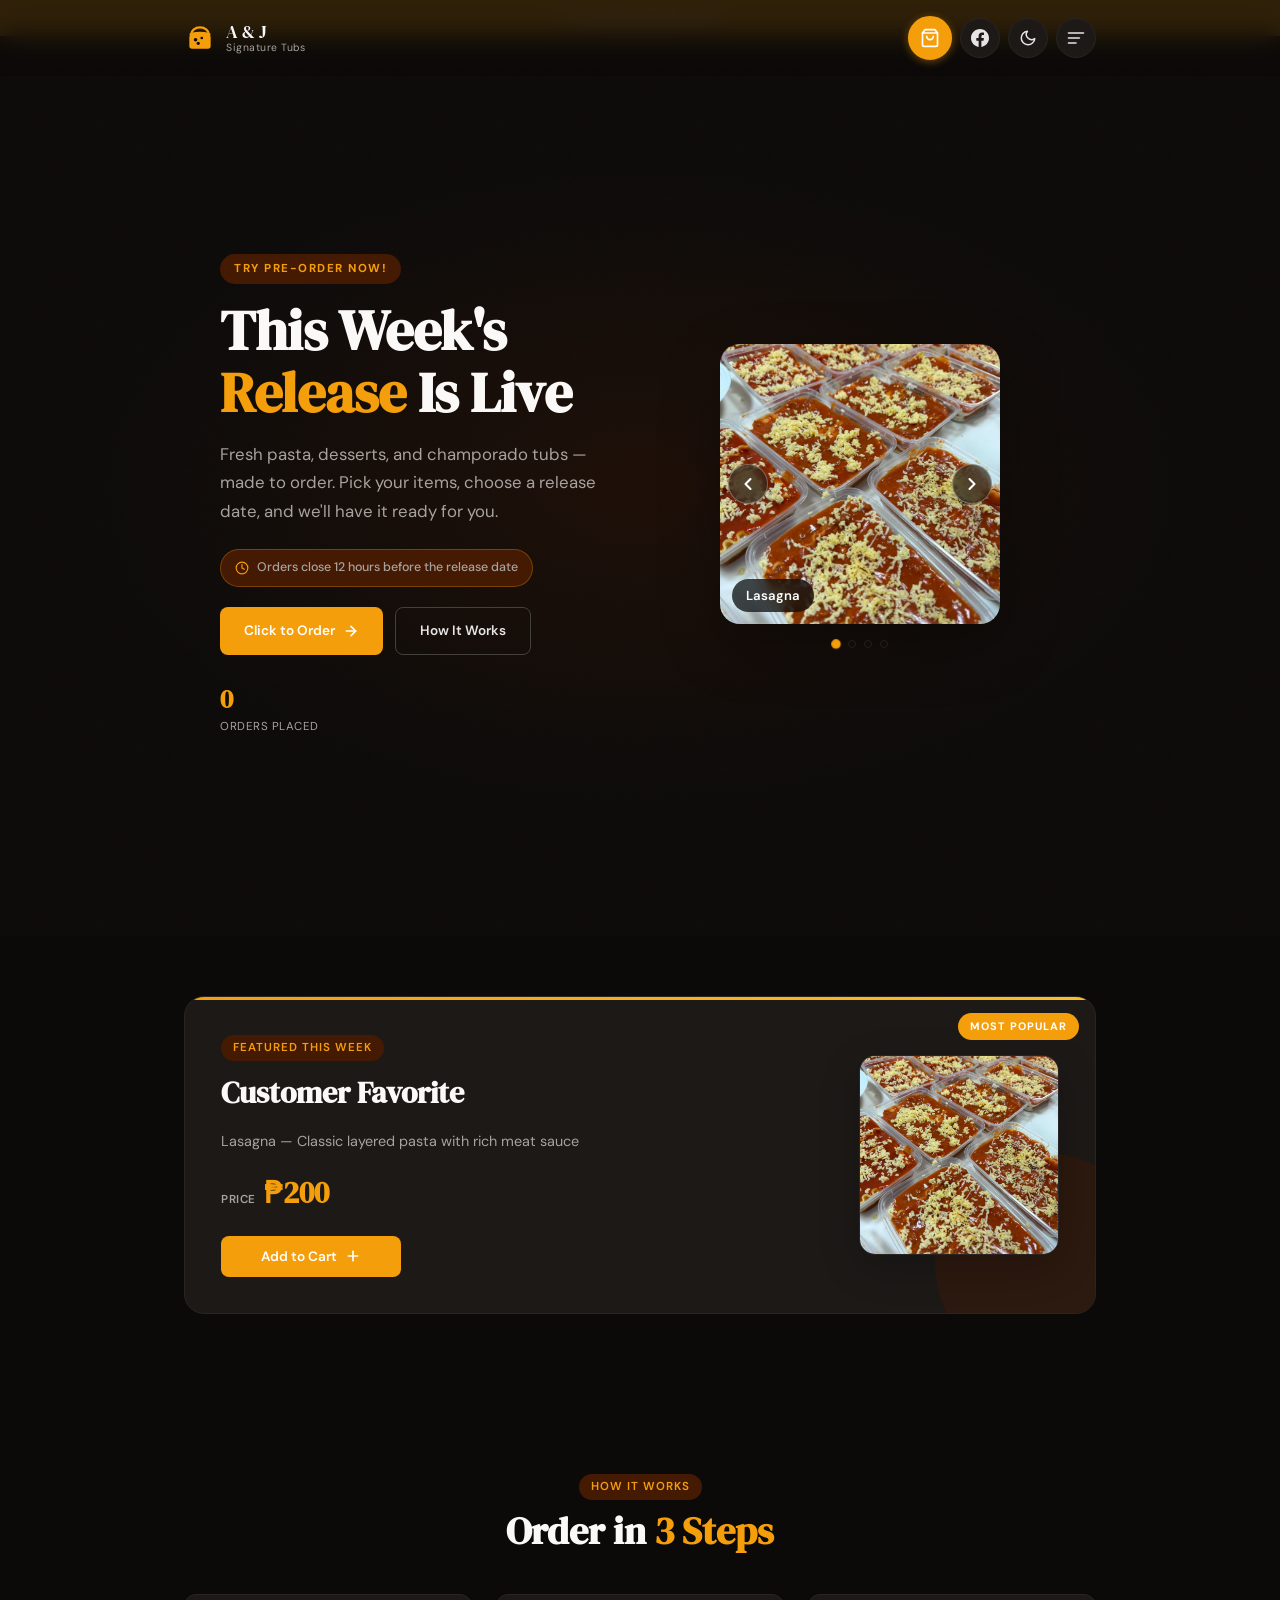
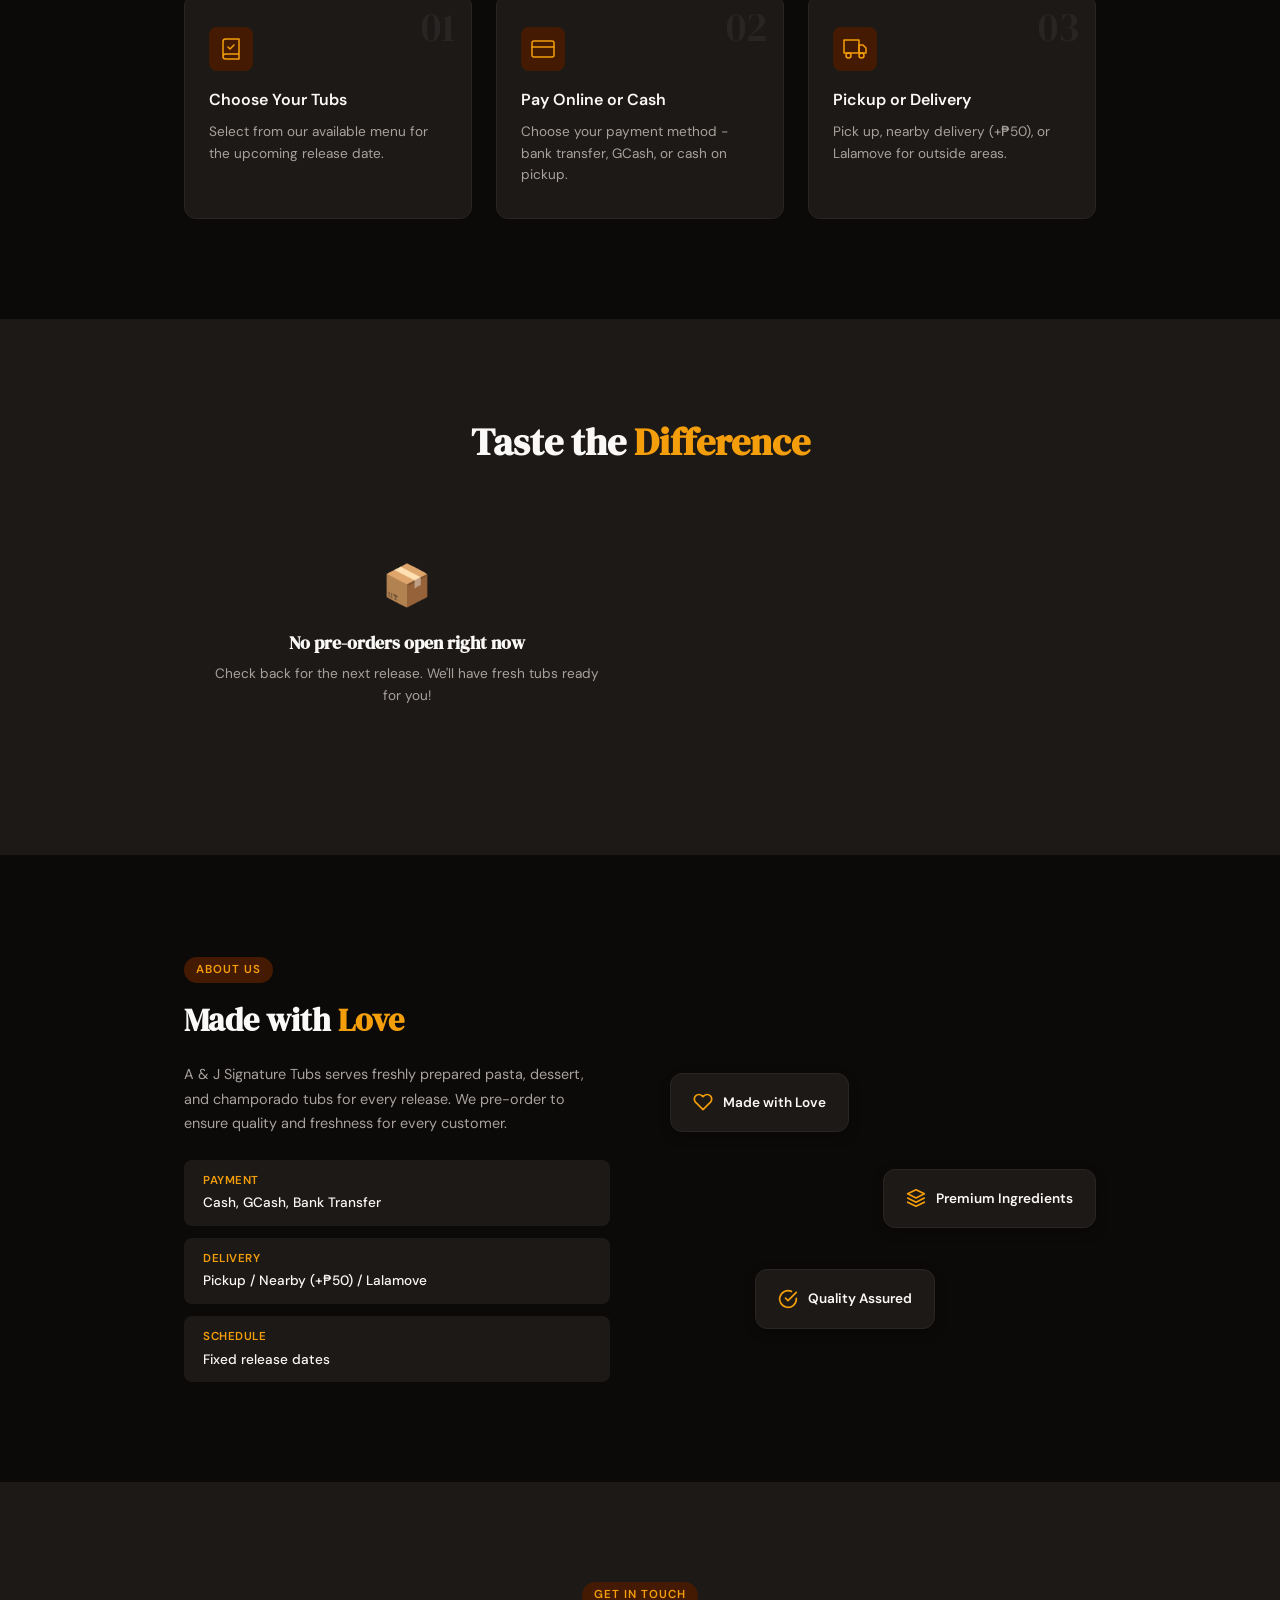
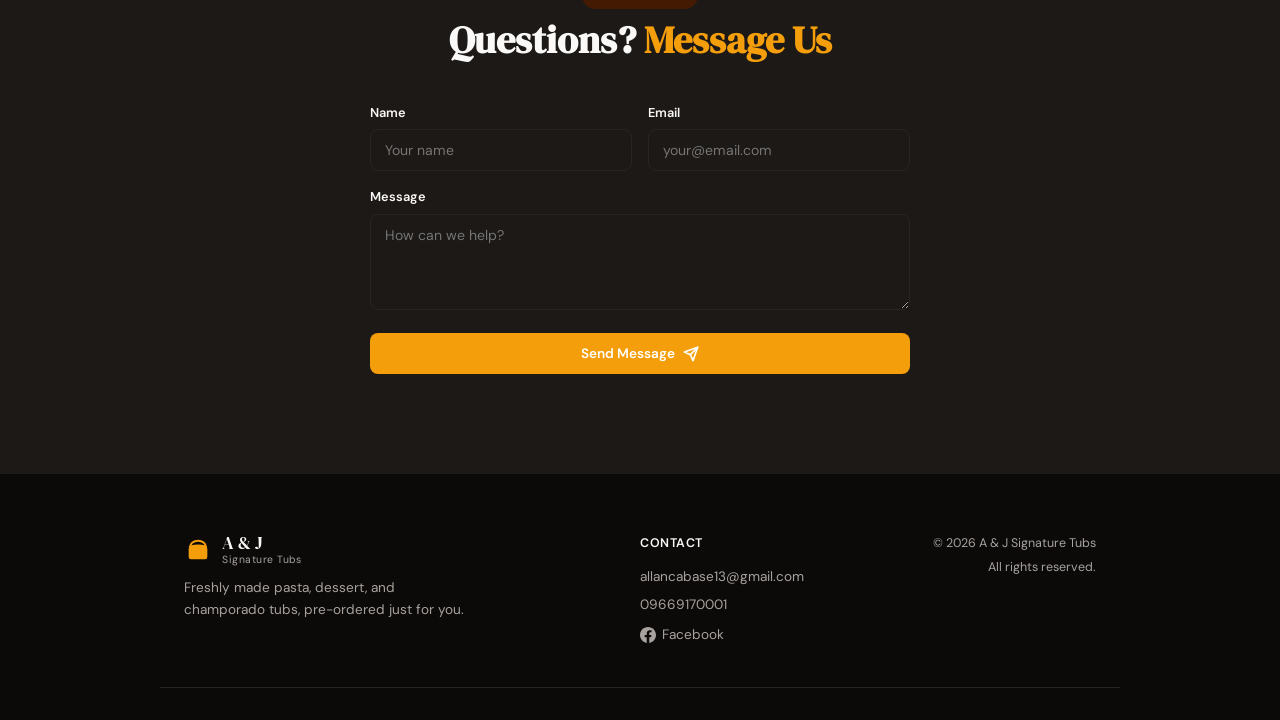
==== index.html @ e97eb552 "Hide menu, filters, and tubs count when no release dates are available" ====
<!DOCTYPE html>
<html lang="en" data-theme="dark">
<head>
  <meta charset="UTF-8">
  <meta name="viewport" content="width=device-width, initial-scale=1.0">
  <meta name="description" content="A & J Signature Tubs - Pre-order freshly made pasta, dessert, and champorado tubs. Pickup or delivery available.">
  <meta name="theme-color" content="#b45309">
  <title>A & J Signature Tubs - Pre-Order Your Meal</title>
  <link rel="icon" type="image/svg+xml" href="favicon.svg">
  
  <!-- Preconnect for performance -->
  <link rel="preconnect" href="https://fonts.googleapis.com">
  <link rel="preconnect" href="https://fonts.gstatic.com" crossorigin>
  
  <!-- Preload critical font -->
  <link rel="preload" href="https://fonts.googleapis.com/css2?family=DM+Sans:wght@400;500;600;700&family=DM+Serif+Display&display=swap" as="style">
  
  <link rel="stylesheet" href="style.css">
  
  <!-- Defer non-critical scripts -->
  <!-- Supabase SDK -->
  <script src="https://cdn.jsdelivr.net/npm/@supabase/supabase-js@2"></script>
  <!-- Supabase Config -->
  <script defer src="supabase-config.js"></script>
  <!-- Main Script -->
  <script defer src="script.js"></script>
</head>
<body>
  <!-- Header -->
  <header class="header" id="header" role="banner">
    <div class="container header-inner">
      <a href="#" class="logo" aria-label="A & J Signature Tubs - Home">
        <div class="logo-icon" aria-hidden="true">
          <svg width="32" height="32" viewBox="0 0 36 36" fill="none">
            <rect x="6" y="14" width="24" height="16" rx="3" fill="currentColor"/>
            <path d="M8 14C8 10 12 6 18 6C24 6 28 10 28 14" stroke="currentColor" stroke-width="2.5" fill="none"/>
            <ellipse cx="18" cy="14" rx="12" ry="3" fill="currentColor"/>
            <circle cx="13" cy="20" r="2" fill="var(--bg)"/>
            <circle cx="20" cy="18" r="1.5" fill="var(--bg)"/>
            <circle cx="16" cy="24" r="1.8" fill="var(--bg)"/>
          </svg>
        </div>
        <div class="logo-text">
          <span class="logo-name">A & J</span>
          <span class="logo-tagline">Signature Tubs</span>
        </div>
      </a>
      <div class="header-actions">
        <button class="cart-btn" id="cartBtn" aria-label="Open shopping cart">
          <svg width="20" height="20" viewBox="0 0 24 24" fill="none" stroke="currentColor" stroke-width="2" stroke-linecap="round" stroke-linejoin="round" aria-hidden="true">
            <path d="M6 2L3 6v14a2 2 0 0 0 2 2h14a2 2 0 0 0 2-2V6l-3-4z"/>
            <line x1="3" y1="6" x2="21" y2="6"/>
            <path d="M16 10a4 4 0 0 1-8 0"/>
          </svg>
          <span class="cart-count" id="cartCount" aria-hidden="true">0</span>
        </button>
        <a href="https://www.facebook.com/profile.php?id=61592146685061" target="_blank" rel="noopener noreferrer" class="social-btn" aria-label="Follow us on Facebook">
          <svg width="18" height="18" viewBox="0 0 24 24" fill="currentColor" aria-hidden="true">
            <path d="M24 12.073c0-6.627-5.373-12-12-12s-12 5.373-12 12c0 5.99 4.388 10.954 10.125 11.854v-8.385H7.078v-3.47h3.047V9.43c0-3.007 1.792-4.669 4.533-4.669 1.312 0 2.686.235 2.686.235v2.953H15.83c-1.491 0-1.956.925-1.956 1.874v2.25h3.328l-.532 3.47h-2.796v8.385C19.612 23.027 24 18.062 24 12.073z"/>
          </svg>
        </a>
        <button class="theme-toggle" id="themeToggle" aria-label="Toggle dark mode">
          <svg class="sun-icon" width="18" height="18" viewBox="0 0 24 24" fill="none" stroke="currentColor" stroke-width="2" stroke-linecap="round" stroke-linejoin="round" aria-hidden="true"><circle cx="12" cy="12" r="5"/><line x1="12" y1="1" x2="12" y2="3"/><line x1="12" y1="21" x2="12" y2="23"/><line x1="4.22" y1="4.22" x2="5.64" y2="5.64"/><line x1="18.36" y1="18.36" x2="19.78" y2="19.78"/><line x1="1" y1="12" x2="3" y2="12"/><line x1="21" y1="12" x2="23" y2="12"/><line x1="4.22" y1="19.78" x2="5.64" y2="18.36"/><line x1="18.36" y1="5.64" x2="19.78" y2="4.22"/></svg>
          <svg class="moon-icon" width="18" height="18" viewBox="0 0 24 24" fill="none" stroke="currentColor" stroke-width="2" stroke-linecap="round" stroke-linejoin="round" aria-hidden="true"><path d="M21 12.79A9 9 0 1 1 11.21 3 7 7 0 0 0 21 12.79z"/></svg>
        </button>
        <button class="menu-toggle" id="menuToggle" aria-label="Open navigation menu">
          <svg width="20" height="20" viewBox="0 0 24 24" fill="none" stroke="currentColor" stroke-width="2" stroke-linecap="round" aria-hidden="true"><line x1="3" y1="6" x2="21" y2="6"/><line x1="3" y1="12" x2="16" y2="12"/><line x1="3" y1="18" x2="12" y2="18"/></svg>
        </button>
      </div>
    </div>
  </header>

  <!-- Fullscreen Nav -->
  <div class="fullscreen-nav" id="fullscreenNav" role="dialog" aria-label="Navigation menu" aria-modal="true">
    <button class="nav-close" id="navClose" aria-label="Close navigation menu">
      <svg width="24" height="24" viewBox="0 0 24 24" fill="none" stroke="currentColor" stroke-width="2" stroke-linecap="round" aria-hidden="true"><path d="M18 6 6 18"/><path d="m6 6 12 12"/></svg>
    </button>
    <nav class="fullscreen-links" aria-label="Main navigation">
      <a href="#menu" class="fullscreen-link">Menu</a>
      <a href="#how" class="fullscreen-link">How It Works</a>
      <a href="#about" class="fullscreen-link">About</a>
      <a href="#contact" class="fullscreen-link">Contact</a>
      <a href="#" class="fullscreen-link fullscreen-link-admin" id="adminLink">Admin</a>
    </nav>
    <div class="fullscreen-footer">
      <p>Pre-order your favorite tubs</p>
    </div>
  </div>

  <!-- Main Content -->
  <main id="main-content">
    <!-- Social Proof Bar -->
    <div class="social-proof-bar" id="socialProof">
      <div class="container social-proof-inner">
        <span class="social-proof-dot" aria-hidden="true"></span>
        <span id="socialProofText">Loading availability...</span>
      </div>
    </div>

    <!-- Hero -->
    <section class="hero" aria-label="Welcome">
      <div class="hero-bg" aria-hidden="true">
        <div class="hero-grain"></div>
        <div class="hero-gradient"></div>
      </div>
      <div class="container hero-content">
        <div class="hero-text">
          <span class="hero-eyebrow">Try Pre-Order Now!</span>
          <h1>This Week's<br><span class="accent">Release</span> Is Live</h1>
          <p class="hero-desc">Fresh pasta, desserts, and champorado tubs — made to order. Pick your items, choose a release date, and we'll have it ready for you.</p>
          <p class="hero-cutoff" id="heroCutoff">
            <svg width="14" height="14" viewBox="0 0 24 24" fill="none" stroke="currentColor" stroke-width="2" stroke-linecap="round" stroke-linejoin="round" aria-hidden="true"><circle cx="12" cy="12" r="10"/><polyline points="12 6 12 12 16 14"/></svg>
            <span id="heroCutoffText">Orders close 12 hours before the release date</span>
          </p>
          <div class="hero-actions">
            <a href="#menu" class="btn btn-primary">
              Click to Order
              <svg width="16" height="16" viewBox="0 0 24 24" fill="none" stroke="currentColor" stroke-width="2.5" stroke-linecap="round" stroke-linejoin="round" aria-hidden="true"><path d="M5 12h14"/><path d="m12 5 7 7-7 7"/></svg>
            </a>
            <a href="#how" class="btn btn-outline">How It Works</a>
          </div>
          <div class="hero-stats">
            <div class="hero-stat">
              <span class="hero-stat-number" id="heroOrderCount">0</span>
              <span class="hero-stat-label">orders placed</span>
            </div>
            <div class="hero-stat-divider" id="heroStatsDivider" aria-hidden="true"></div>
            <div class="hero-stat" id="heroTubsStat">
              <span class="hero-stat-number" id="heroTubsCount">0</span>
              <span class="hero-stat-label">tubs available</span>
            </div>
          </div>
        </div>
        <div class="hero-visual">
          <div class="hero-food-showcase" id="heroShowcase">
            <button class="carousel-arrow carousel-prev" id="heroPrev" aria-label="Previous tub">
              <svg width="20" height="20" viewBox="0 0 24 24" fill="none" stroke="currentColor" stroke-width="2.5" stroke-linecap="round" stroke-linejoin="round"><path d="m15 18-6-6 6-6"/></svg>
            </button>
            <div class="hero-food-card active" data-index="0">
              <img src="images/lasagna.jpg" alt="Lasagna tub" loading="lazy">
              <span class="hero-food-name">Lasagna</span>
            </div>
            <div class="hero-food-card" data-index="1">
              <img src="images/carbonara.jpg" alt="Carbonara tub" loading="lazy">
              <span class="hero-food-name">Carbonara</span>
            </div>
            <div class="hero-food-card" data-index="2">
              <img src="images/mango-graham.jpg" alt="Mango Graham tub" loading="lazy">
              <span class="hero-food-name">Mango Graham</span>
            </div>
            <div class="hero-food-card" data-index="3">
              <img src="images/oreo-cheesecake.jpg" alt="Oreo Cheesecake tub" loading="lazy">
              <span class="hero-food-name">Oreo Cheesecake</span>
            </div>
            <button class="carousel-arrow carousel-next" id="heroNext" aria-label="Next tub">
              <svg width="20" height="20" viewBox="0 0 24 24" fill="none" stroke="currentColor" stroke-width="2.5" stroke-linecap="round" stroke-linejoin="round"><path d="m9 18 6-6-6-6"/></svg>
            </button>
          </div>
          <div class="hero-food-dots" aria-hidden="true">
            <button class="hero-dot active" data-index="0" aria-label="Show lasagna"></button>
            <button class="hero-dot" data-index="1" aria-label="Show carbonara"></button>
            <button class="hero-dot" data-index="2" aria-label="Show mango graham"></button>
            <button class="hero-dot" data-index="3" aria-label="Show oreo cheesecake"></button>
          </div>
        </div>
      </div>
    </section>

    <!-- Featured Item -->
    <section class="featured" id="featured" aria-labelledby="featured-title">
      <div class="container">
        <div class="featured-card">
          <div class="featured-badge" id="featuredBadge">Most Popular</div>
          <div class="featured-content">
            <span class="section-tag">Featured This Week</span>
            <h2 id="featured-title">Customer Favorite</h2>
            <p class="featured-desc" id="featuredDesc">Our most ordered tub — creamy, rich, and made with real ingredients.</p>
            <div class="featured-price" id="featuredPrice">&#8369;200</div>
            <button class="btn btn-primary featured-btn" id="featuredAddBtn">
              Add to Cart
              <svg width="16" height="16" viewBox="0 0 24 24" fill="none" stroke="currentColor" stroke-width="2.5" stroke-linecap="round"><line x1="12" y1="5" x2="12" y2="19"/><line x1="5" y1="12" x2="19" y2="12"/></svg>
            </button>
          </div>
          <div class="featured-visual">
            <img id="featuredImg" src="images/lasagna.jpg" alt="Featured tub" loading="lazy">
          </div>
        </div>
      </div>
    </section>

    <!-- How It Works -->
    <section class="features" id="how" aria-labelledby="how-title">
      <div class="container">
        <div class="section-header">
          <span class="section-tag">How It Works</span>
          <h2 class="section-title" id="how-title">Order in <span class="accent">3 Steps</span></h2>
        </div>
        <div class="features-grid" role="list">
          <div class="feature-card" role="listitem">
            <div class="feature-number" aria-hidden="true">01</div>
            <div class="feature-icon" aria-hidden="true">
              <svg width="24" height="24" viewBox="0 0 24 24" fill="none" stroke="currentColor" stroke-width="1.5" stroke-linecap="round" stroke-linejoin="round">
                <path d="M4 19.5v-15A2.5 2.5 0 0 1 6.5 2H20v20H6.5a2.5 2.5 0 0 1 0-5H20"/>
                <path d="m9 10 2 2 4-4"/>
              </svg>
            </div>
            <h3>Choose Your Tubs</h3>
            <p>Select from our available menu for the upcoming release date.</p>
          </div>
          <div class="feature-card" role="listitem">
            <div class="feature-number" aria-hidden="true">02</div>
            <div class="feature-icon" aria-hidden="true">
              <svg width="24" height="24" viewBox="0 0 24 24" fill="none" stroke="currentColor" stroke-width="1.5" stroke-linecap="round" stroke-linejoin="round">
                <rect x="1" y="4" width="22" height="16" rx="2" ry="2"/>
                <line x1="1" y1="10" x2="23" y2="10"/>
              </svg>
            </div>
            <h3>Pay Online or Cash</h3>
            <p>Choose your payment method - bank transfer, GCash, or cash on pickup.</p>
          </div>
          <div class="feature-card" role="listitem">
            <div class="feature-number" aria-hidden="true">03</div>
            <div class="feature-icon" aria-hidden="true">
              <svg width="24" height="24" viewBox="0 0 24 24" fill="none" stroke="currentColor" stroke-width="1.5" stroke-linecap="round" stroke-linejoin="round">
                <rect x="1" y="3" width="15" height="13"/>
                <polygon points="16 8 20 8 23 11 23 16 16 16 16 8"/>
                <circle cx="5.5" cy="18.5" r="2.5"/>
                <circle cx="18.5" cy="18.5" r="2.5"/>
              </svg>
            </div>
            <h3>Pickup or Delivery</h3>
            <p>Pick up, nearby delivery (+&#8369;50), or Lalamove for outside areas.</p>
          </div>
        </div>
      </div>
    </section>

    <!-- Menu -->
    <section class="menu" id="menu" aria-labelledby="menu-title">
      <div class="container">
        <div class="section-header">
          <span class="section-tag" id="menuSectionTag">Available Tubs</span>
          <h2 class="section-title" id="menu-title">Taste the <span class="accent">Difference</span></h2>
        </div>
        <div class="menu-filters" id="menuFilters" role="tablist" aria-label="Filter menu by category">
          <button class="filter-btn active" data-category="all" role="tab" aria-selected="true">All</button>
          <button class="filter-btn" data-category="pasta" role="tab" aria-selected="false">Pasta</button>
          <button class="filter-btn" data-category="dessert" role="tab" aria-selected="false">Dessert</button>
          <button class="filter-btn" data-category="others" role="tab" aria-selected="false">Others</button>
        </div>
        <div class="menu-grid" id="menuGrid" role="tabpanel"></div>
      </div>
    </section>

    <!-- About -->
    <section class="about" id="about" aria-labelledby="about-title">
      <div class="container about-inner">
        <div class="about-content">
          <span class="section-tag">About Us</span>
          <h2 id="about-title">Made with <span class="accent">Love</span></h2>
          <p>A & J Signature Tubs serves freshly prepared pasta, dessert, and champorado tubs for every release. We pre-order to ensure quality and freshness for every customer.</p>
          <div class="about-details">
            <div class="about-detail">
              <span class="about-detail-label">Payment</span>
              <span class="about-detail-value">Cash, GCash, Bank Transfer</span>
            </div>
            <div class="about-detail">
              <span class="about-detail-label">Delivery</span>
              <span class="about-detail-value">Pickup / Nearby (+&#8369;50) / Lalamove</span>
            </div>
            <div class="about-detail">
              <span class="about-detail-label">Schedule</span>
              <span class="about-detail-value">Fixed release dates</span>
            </div>
          </div>
        </div>
        <div class="about-visual" aria-hidden="true">
          <div class="about-card about-card-1">
            <div class="about-card-icon">
              <svg width="20" height="20" viewBox="0 0 24 24" fill="none" stroke="currentColor" stroke-width="2" stroke-linecap="round" stroke-linejoin="round"><path d="M20.84 4.61a5.5 5.5 0 0 0-7.78 0L12 5.67l-1.06-1.06a5.5 5.5 0 0 0-7.78 7.78l1.06 1.06L12 21.23l7.78-7.78 1.06-1.06a5.5 5.5 0 0 0 0-7.78z"/></svg>
            </div>
            <span>Made with Love</span>
          </div>
          <div class="about-card about-card-2">
            <div class="about-card-icon">
              <svg width="20" height="20" viewBox="0 0 24 24" fill="none" stroke="currentColor" stroke-width="2" stroke-linecap="round" stroke-linejoin="round"><path d="M12 2L2 7l10 5 10-5-10-5zM2 17l10 5 10-5M2 12l10 5 10-5"/></svg>
            </div>
            <span>Premium Ingredients</span>
          </div>
          <div class="about-card about-card-3">
            <div class="about-card-icon">
              <svg width="20" height="20" viewBox="0 0 24 24" fill="none" stroke="currentColor" stroke-width="2" stroke-linecap="round" stroke-linejoin="round"><path d="M22 11.08V12a10 10 0 1 1-5.93-9.14"/><polyline points="22 4 12 14.01 9 11.01"/></svg>
            </div>
            <span>Quality Assured</span>
          </div>
        </div>
      </div>
    </section>

    <!-- Contact -->
    <section class="contact" id="contact" aria-labelledby="contact-title">
      <div class="container">
        <div class="section-header">
          <span class="section-tag">Get in Touch</span>
          <h2 class="section-title" id="contact-title">Questions? <span class="accent">Message Us</span></h2>
        </div>
        <form class="contact-form" id="contactForm" novalidate>
          <div class="form-row">
            <div class="form-group">
              <label for="name">Name</label>
              <input type="text" id="name" placeholder="Your name" required aria-required="true">
            </div>
            <div class="form-group">
              <label for="email">Email</label>
              <input type="email" id="email" placeholder="your@email.com" required aria-required="true">
            </div>
          </div>
          <div class="form-group">
            <label for="message">Message</label>
            <textarea id="message" rows="4" placeholder="How can we help?" required aria-required="true"></textarea>
          </div>
          <button type="submit" class="btn btn-primary btn-full">
            Send Message
            <svg width="16" height="16" viewBox="0 0 24 24" fill="none" stroke="currentColor" stroke-width="2.5" stroke-linecap="round" stroke-linejoin="round" aria-hidden="true"><path d="m22 2-7 20-4-9-9-4Z"/><path d="M22 2 11 13"/></svg>
          </button>
        </form>
      </div>
    </section>
  </main>

  <!-- Footer -->
  <footer class="footer" role="contentinfo">
    <div class="container footer-inner">
      <div class="footer-brand">
        <a href="#" class="logo" aria-label="A & J Signature Tubs - Home">
          <div class="logo-icon" aria-hidden="true">
            <svg width="28" height="28" viewBox="0 0 36 36" fill="none">
              <rect x="6" y="14" width="24" height="16" rx="3" fill="currentColor"/>
              <path d="M8 14C8 10 12 6 18 6C24 6 28 10 28 14" stroke="currentColor" stroke-width="2.5" fill="none"/>
              <ellipse cx="18" cy="14" rx="12" ry="3" fill="currentColor"/>
            </svg>
          </div>
          <div class="logo-text">
            <span class="logo-name">A & J</span>
            <span class="logo-tagline">Signature Tubs</span>
          </div>
        </a>
        <p>Freshly made pasta, dessert, and champorado tubs, pre-ordered just for you.</p>
      </div>
      <div class="footer-info">
        <h4>Contact</h4>
        <p><a href="mailto:allancabase13@gmail.com">allancabase13@gmail.com</a></p>
        <p><a href="tel:09669170001">09669170001</a></p>
        <p class="social-links">
          <a href="https://www.facebook.com/profile.php?id=61592146685061" target="_blank" rel="noopener noreferrer" aria-label="Facebook Page">
            <svg width="16" height="16" viewBox="0 0 24 24" fill="currentColor" aria-hidden="true"><path d="M24 12.073c0-6.627-5.373-12-12-12s-12 5.373-12 12c0 5.99 4.388 10.954 10.125 11.854v-8.385H7.078v-3.47h3.047V9.43c0-3.007 1.792-4.669 4.533-4.669 1.312 0 2.686.235 2.686.235v2.953H15.83c-1.491 0-1.956.925-1.956 1.874v2.25h3.328l-.532 3.47h-2.796v8.385C19.612 23.027 24 18.062 24 12.073z"/></svg>
            Facebook
          </a>
        </p>
      </div>
      <div class="footer-copy">
        <p>&copy; 2026 A & J Signature Tubs</p>
        <p>All rights reserved.</p>
      </div>
    </div>
  </footer>

  <!-- Cart Sidebar -->
  <div class="overlay" id="overlay" aria-hidden="true"></div>
  <aside class="cart-sidebar" id="cartSidebar" role="dialog" aria-label="Shopping cart" aria-modal="true">
    <div class="cart-header">
      <h3>Your Order</h3>
      <button class="close-cart" id="closeCart" aria-label="Close shopping cart">
        <svg width="18" height="18" viewBox="0 0 24 24" fill="none" stroke="currentColor" stroke-width="2" stroke-linecap="round" stroke-linejoin="round" aria-hidden="true"><path d="M18 6 6 18"/><path d="m6 6 12 12"/></svg>
      </button>
    </div>
    <div class="cart-items" id="cartItems">
      <div class="empty-cart">
        <svg width="40" height="40" viewBox="0 0 24 24" fill="none" stroke="currentColor" stroke-width="1" stroke-linecap="round" stroke-linejoin="round">
          <path d="M6 2L3 6v14a2 2 0 0 0 2 2h14a2 2 0 0 0 2-2V6l-3-4z"/>
          <line x1="3" y1="6" x2="21" y2="6"/>
          <path d="M16 10a4 4 0 0 1-8 0"/>
        </svg>
        <p>Your cart is empty</p>
        <span>Add items from the menu</span>
      </div>
    </div>
    <div class="cart-footer">
      <div class="cart-name">
        <label class="name-label">Your Name</label>
        <input type="text" id="customerName" class="name-input" placeholder="Enter your name" required>
      </div>

      <div class="release-date-options">
        <label class="delivery-label">Release Date</label>
        <select id="releaseDate" class="release-date-select" required>
          <option value="">Select release date...</option>
        </select>
      </div>

      <div class="delivery-options">
        <label class="delivery-label">Delivery Option</label>
        <div class="delivery-btns">
          <button class="delivery-btn active" data-delivery="pickup" data-fee="0">
            <svg width="14" height="14" viewBox="0 0 24 24" fill="none" stroke="currentColor" stroke-width="2" stroke-linecap="round" stroke-linejoin="round"><path d="M3 9l9-7 9 7v11a2 2 0 0 1-2 2H5a2 2 0 0 1-2-2z"/><polyline points="9 22 9 12 15 12 15 22"/></svg>
            Pickup
          </button>
          <button class="delivery-btn" data-delivery="nearby" data-fee="50">
            <svg width="14" height="14" viewBox="0 0 24 24" fill="none" stroke="currentColor" stroke-width="2" stroke-linecap="round" stroke-linejoin="round"><path d="M21 10c0 7-9 13-9 13s-9-6-9-13a9 9 0 0 1 18 0z"/><circle cx="12" cy="10" r="3"/></svg>
            Nearby +&#8369;50
          </button>
          <button class="delivery-btn" data-delivery="lalamove" data-fee="0">
            <svg width="14" height="14" viewBox="0 0 24 24" fill="none" stroke="currentColor" stroke-width="2" stroke-linecap="round" stroke-linejoin="round"><rect x="1" y="3" width="15" height="13"/><polygon points="16 8 20 8 23 11 23 16 16 16 16 8"/><circle cx="5.5" cy="18.5" r="2.5"/><circle cx="18.5" cy="18.5" r="2.5"/></svg>
            Lalamove
          </button>
        </div>
      </div>

      <div class="payment-options">
        <label class="payment-label">Payment Method</label>
        <div class="payment-btns">
          <button class="payment-btn active" data-payment="cash">Cash</button>
          <button class="payment-btn" data-payment="gcash">GCash</button>
          <button class="payment-btn" data-payment="bank">Bank</button>
        </div>
      </div>

      <div class="notes-option">
        <label class="payment-label">Special Requests (optional)</label>
        <textarea id="customerNotes" class="notes-textarea" placeholder="e.g., Extra sauce, no onions, etc." rows="2"></textarea>
      </div>

      <div class="cart-subtotal">
        <span>Subtotal</span>
        <span>&#8369;<span id="cartSubtotal">0</span></span>
      </div>
      <div class="cart-delivery">
        <span>Delivery</span>
        <span id="deliveryFee">Free</span>
      </div>
      <div class="cart-total-row">
        <span>Total</span>
        <span class="cart-total">&#8369;<span id="cartTotal">0</span></span>
      </div>

      <button class="btn btn-primary btn-full" id="checkoutBtn">
        Place Order
        <svg width="16" height="16" viewBox="0 0 24 24" fill="none" stroke="currentColor" stroke-width="2.5" stroke-linecap="round" stroke-linejoin="round"><path d="M5 12h14"/><path d="m12 5 7 7-7 7"/></svg>
      </button>
    </div>
  </aside>

  <!-- Order Confirmation Modal -->
  <div class="modal-overlay" id="confirmModal" role="dialog" aria-label="Confirm your order" aria-modal="true">
    <div class="modal confirm-modal">
      <div class="confirm-header">
        <svg width="28" height="28" viewBox="0 0 24 24" fill="none" stroke="var(--accent)" stroke-width="2" stroke-linecap="round" stroke-linejoin="round" aria-hidden="true"><path d="M22 11.08V12a10 10 0 1 1-5.93-9.14"/><polyline points="22 4 12 14.01 9 11.01"/></svg>
        <h3>Review Your Order</h3>
        <p>Please confirm everything looks correct</p>
      </div>
      <div class="confirm-body" id="confirmBody"></div>
      <div class="confirm-actions">
        <button class="btn btn-secondary btn-full" id="confirmBack">Go Back</button>
        <button class="btn btn-primary btn-full" id="confirmSubmit">Confirm Order</button>
      </div>
    </div>
  </div>

  <!-- Upcoming Release Banner -->
  <div class="release-banner" id="releaseBanner" role="status" aria-live="polite" style="display:none;">
    <div class="release-banner-inner">
      <span class="release-banner-icon" aria-hidden="true">📦</span>
      <div class="release-banner-text">
        <strong id="releaseBannerLabel">Upcoming Release</strong>
        <span id="releaseBannerItems"></span>
      </div>
      <button class="release-banner-close" id="closeReleaseBanner" aria-label="Close release banner">
        <svg width="14" height="14" viewBox="0 0 24 24" fill="none" stroke="currentColor" stroke-width="2" stroke-linecap="round"><path d="M18 6 6 18"/><path d="m6 6 12 12"/></svg>
      </button>
    </div>
  </div>

  <!-- Receipt Modal -->
  <div class="modal-overlay" id="modalOverlay" role="dialog" aria-label="Order receipt" aria-modal="true">
    <div class="modal receipt-modal">
      <div class="receipt" id="receiptContent">
        <div class="receipt-header">
          <div class="receipt-logo" aria-hidden="true">
            <svg width="40" height="40" viewBox="0 0 36 36" fill="none">
              <rect x="6" y="14" width="24" height="16" rx="3" fill="var(--dark)"/>
              <path d="M8 14C8 10 12 6 18 6C24 6 28 10 28 14" stroke="var(--dark)" stroke-width="2.5" fill="none"/>
              <ellipse cx="18" cy="14" rx="12" ry="3" fill="var(--dark)"/>
            </svg>
          </div>
          <h3>A & J Signature Tubs</h3>
          <p class="receipt-customer" id="receiptCustomer"></p>
          <p class="receipt-date" id="receiptDate"></p>
          <p class="receipt-id" id="receiptId"></p>
        </div>
        <div class="receipt-divider"></div>
        <div class="receipt-items" id="receiptItems"></div>
        <div class="receipt-divider"></div>
        <div class="receipt-totals">
          <div class="receipt-row">
            <span>Subtotal</span>
            <span id="receiptSubtotal"></span>
          </div>
          <div class="receipt-row">
            <span>Delivery Fee</span>
            <span id="receiptDelivery"></span>
          </div>
          <div class="receipt-row receipt-total">
            <span>TOTAL</span>
            <span id="receiptTotal"></span>
          </div>
        </div>
        <div class="receipt-divider"></div>
        <div class="receipt-details">
          <div class="receipt-row">
            <span>Release Date</span>
            <span id="receiptReleaseDate"></span>
          </div>
          <div class="receipt-row">
            <span>Delivery</span>
            <span id="receiptDeliveryType"></span>
          </div>
          <div class="receipt-row">
            <span>Payment</span>
            <span id="receiptPayment"></span>
          </div>
        </div>
        <div class="receipt-screenshot-info">
          <svg width="16" height="16" viewBox="0 0 24 24" fill="none" stroke="currentColor" stroke-width="2" stroke-linecap="round" stroke-linejoin="round" aria-hidden="true"><path d="M23 19a2 2 0 0 1-2 2H3a2 2 0 0 1-2-2V8a2 2 0 0 1 2-2h4l2-3h6l2 3h4a2 2 0 0 1 2 2z"/><circle cx="12" cy="13" r="4"/></svg>
          <p>Screenshot this receipt, then tap the button below to send it on Facebook and confirm your order.</p>
        </div>
        <div class="receipt-footer">
          <p>Thank you for your order!</p>
        </div>
      </div>
      <div class="modal-actions">
        <a href="https://www.facebook.com/profile.php?id=61592146685061" target="_blank" rel="noopener noreferrer" class="btn btn-primary btn-full" id="sendToFacebook">
          <svg width="16" height="16" viewBox="0 0 24 24" fill="currentColor" aria-hidden="true"><path d="M24 12.073c0-6.627-5.373-12-12-12s-12 5.373-12 12c0 5.99 4.388 10.954 10.125 11.854v-8.385H7.078v-3.47h3.047V9.43c0-3.007 1.792-4.669 4.533-4.669 1.312 0 2.686.235 2.686.235v2.953H15.83c-1.491 0-1.956.925-1.956 1.874v2.25h3.328l-.532 3.47h-2.796v8.385C19.612 23.027 24 18.062 24 12.073z"/></svg>
          Send Receipt on Facebook
        </a>
        <button class="btn btn-secondary btn-full" id="closeModal">Close</button>
      </div>
    </div>
  </div>

  <!-- Admin Password Modal -->
  <div class="modal-overlay" id="adminModal" role="dialog" aria-label="Admin login" aria-modal="true">
    <div class="modal admin-modal">
      <div class="admin-modal-header">
        <svg width="32" height="32" viewBox="0 0 24 24" fill="none" stroke="currentColor" stroke-width="2" stroke-linecap="round" stroke-linejoin="round" aria-hidden="true">
          <rect x="3" y="11" width="18" height="11" rx="2" ry="2"/>
          <path d="M7 11V7a5 5 0 0 1 10 0v4"/>
        </svg>
        <h3>Admin Access</h3>
        <p>Enter admin password to continue</p>
      </div>
      <form id="adminForm">
        <div class="form-group">
          <input type="password" id="adminPassword" placeholder="Enter password" required autocomplete="off">
        </div>
        <p class="admin-error" id="adminError">Invalid password</p>
        <div class="admin-modal-actions">
          <button type="button" class="btn btn-outline" id="closeAdminModal">Cancel</button>
          <button type="submit" class="btn btn-primary">Login</button>
        </div>
      </form>
    </div>
  </div>

  <!-- Image Lightbox Modal -->
  <div class="image-lightbox" id="imageLightbox" role="dialog" aria-label="Image preview" aria-modal="true">
    <div class="lightbox-content">
      <button class="lightbox-close" onclick="closeLightbox()" aria-label="Close image preview">
        <svg width="18" height="18" viewBox="0 0 24 24" fill="none" stroke="currentColor" stroke-width="2" stroke-linecap="round" aria-hidden="true"><path d="M18 6 6 18"/><path d="m6 6 12 12"/></svg>
      </button>
      <img id="lightboxImg" src="" alt="">
      <div class="lightbox-caption" id="lightboxCaption"></div>
    </div>
  </div>

</body>
</html>
---- style.css ----
@import url('https://fonts.googleapis.com/css2?family=DM+Sans:wght@400;500;600;700&family=DM+Serif+Display&display=swap');

*, *::before, *::after { margin: 0; padding: 0; box-sizing: border-box; }

/* Visually hidden for screen readers */
.visually-hidden {
  position: absolute;
  width: 1px;
  height: 1px;
  padding: 0;
  margin: -1px;
  overflow: hidden;
  clip: rect(0, 0, 0, 0);
  white-space: nowrap;
  border: 0;
}

/* Focus visible for keyboard navigation */
:focus {
  outline: none;
}

:focus-visible {
  outline: 2px solid var(--accent);
  outline-offset: 2px;
}

/* Reduced motion support */
@media (prefers-reduced-motion: reduce) {
  *,
  *::before,
  *::after {
    animation-duration: 0.01ms !important;
    animation-iteration-count: 1 !important;
    transition-duration: 0.01ms !important;
    scroll-behavior: auto !important;
  }
}

/* Scroll reveal animation base */
.reveal {
  opacity: 0;
  transform: translateY(30px);
  transition: opacity 0.7s cubic-bezier(.4,0,.2,1), transform 0.7s cubic-bezier(.4,0,.2,1);
}

.reveal.visible {
  opacity: 1;
  transform: translateY(0);
}

.reveal-delay-1 { transition-delay: 0.1s; }
.reveal-delay-2 { transition-delay: 0.2s; }
.reveal-delay-3 { transition-delay: 0.3s; }

/* Page load animation */
@keyframes fadeInUp {
  from { opacity: 0; transform: translateY(20px); }
  to { opacity: 1; transform: translateY(0); }
}

@keyframes fadeIn {
  from { opacity: 0; }
  to { opacity: 1; }
}

@keyframes scaleIn {
  from { opacity: 0; transform: scale(0.9); }
  to { opacity: 1; transform: scale(1); }
}

@keyframes slideInRight {
  from { opacity: 0; transform: translateX(30px); }
  to { opacity: 1; transform: translateX(0); }
}

@keyframes float {
  0%, 100% { transform: translateY(0); }
  50% { transform: translateY(-8px); }
}

@keyframes pulse {
  0%, 100% { transform: scale(1); }
  50% { transform: scale(1.05); }
}

@keyframes shimmer {
  0% { background-position: -200% 0; }
  100% { background-position: 200% 0; }
}

@keyframes glow {
  0%, 100% { box-shadow: 0 0 5px color-mix(in srgb, var(--accent) 20%, transparent); }
  50% { box-shadow: 0 0 20px color-mix(in srgb, var(--accent) 40%, transparent); }
}

/* Button press effect */
.btn:active {
  transform: scale(0.97) !important;
  transition: transform 0.1s ease;
}

.add-btn:active {
  transform: scale(0.85) !important;
  transition: transform 0.1s ease;
}

:root {
  --bg: #faf9f7;
  --bg-secondary: #f3f1ef;
  --surface: #ffffff;
  --dark: #1c1917;
  --text: #292524;
  --text-secondary: #78716c;
  --accent: #b45309;
  --accent-hover: #92400e;
  --accent-soft: #fef3c7;
  --border: #e7e5e4;
  --border-dark: #d6d3d1;
  --shadow-sm: 0 1px 2px rgba(0,0,0,.04);
  --shadow-md: 0 4px 12px rgba(0,0,0,.06);
  --shadow-lg: 0 8px 30px rgba(0,0,0,.08);
  --radius-sm: 8px;
  --radius-md: 12px;
  --radius-lg: 20px;
  --font-sans: 'DM Sans', sans-serif;
  --font-serif: 'DM Serif Display', serif;
  --transition: 0.2s cubic-bezier(.4,0,.2,1);
  --max-width: 960px;
}

[data-theme="dark"] {
  --bg: #0c0a09;
  --bg-secondary: #1c1917;
  --surface: #1c1917;
  --dark: #faf9f7;
  --text: #e7e5e4;
  --text-secondary: #a8a29e;
  --accent: #f59e0b;
  --accent-hover: #fbbf24;
  --accent-soft: #451a03;
  --border: #292524;
  --border-dark: #44403c;
  --shadow-sm: 0 1px 2px rgba(0,0,0,.2);
  --shadow-md: 0 4px 12px rgba(0,0,0,.3);
  --shadow-lg: 0 8px 30px rgba(0,0,0,.4);
}

html { scroll-behavior: smooth; }

body {
  font-family: var(--font-sans);
  background: var(--bg);
  color: var(--text);
  line-height: 1.6;
  transition: background var(--transition), color var(--transition);
  overflow-x: hidden;
}

.container { max-width: var(--max-width); margin: 0 auto; padding: 0 24px; }

/* Header */
.header {
  position: fixed; top: 0; left: 0; right: 0; z-index: 100;
  padding: 16px 0;
  background: color-mix(in srgb, var(--bg) 85%, transparent);
  backdrop-filter: blur(12px); -webkit-backdrop-filter: blur(12px);
  transition: all var(--transition);
  animation: fadeIn 0.6s ease-out;
}

.header.scrolled { 
  box-shadow: var(--shadow-sm);
  padding: 12px 0;
}

.header-inner { display: flex; align-items: center; justify-content: space-between; }

.logo { display: flex; align-items: center; gap: 10px; text-decoration: none; color: var(--dark); }
.logo-icon { display: flex; align-items: center; color: var(--accent); transition: transform 0.3s ease; }
.logo:hover .logo-icon { transform: rotate(-10deg) scale(1.1); }
.logo-text { display: flex; flex-direction: column; line-height: 1.1; }
.logo-name { font-family: var(--font-serif); font-size: 1.1rem; color: var(--dark); }
.logo-tagline { font-size: 0.65rem; color: var(--text-secondary); letter-spacing: 0.5px; }

.header-actions { display: flex; align-items: center; gap: 8px; }

.social-btn {
  width: 40px; height: 40px; border-radius: 50%; border: 1px solid var(--border);
  background: var(--surface); display: flex; align-items: center; justify-content: center;
  cursor: pointer; color: var(--text); transition: all 0.3s ease; text-decoration: none;
}

.social-btn:hover {
  color: #1877F2; border-color: #1877F2;
  box-shadow: 0 0 12px color-mix(in srgb, #1877F2 20%, transparent);
}

.theme-toggle {
  width: 40px; height: 40px; border-radius: 50%; border: 1px solid var(--border);
  background: var(--surface); display: flex; align-items: center; justify-content: center;
  cursor: pointer; color: var(--text); transition: all 0.3s ease; position: relative;
  overflow: hidden;
}

.theme-toggle::before {
  content: '';
  position: absolute;
  inset: 0;
  background: var(--accent-soft);
  border-radius: 50%;
  transform: scale(0);
  transition: transform 0.3s ease;
}

.theme-toggle:hover::before { transform: scale(1); }
.theme-toggle:hover { color: var(--accent); border-color: var(--accent); }
.theme-toggle:hover svg { transform: rotate(30deg); }
.theme-toggle svg { position: relative; z-index: 1; transition: transform 0.3s ease; }

[data-theme="light"] .moon-icon { display: none; }
[data-theme="dark"] .sun-icon { display: none; }

.cart-btn {
  width: 44px; height: 44px; border-radius: 50%; border: 2px solid var(--accent);
  background: var(--accent); display: flex; align-items: center; justify-content: center;
  cursor: pointer; color: #fff; transition: all 0.3s cubic-bezier(.4,0,.2,1); position: relative;
  box-shadow: 0 2px 8px color-mix(in srgb, var(--accent) 40%, transparent);
}

.cart-btn:hover { 
  background: var(--accent-hover); 
  transform: scale(1.1); 
  box-shadow: 0 6px 20px color-mix(in srgb, var(--accent) 50%, transparent);
}

.cart-btn.bounce {
  animation: pulse 0.4s ease;
}

.cart-count {
  position: absolute; top: -4px; right: -4px; min-width: 20px; height: 20px;
  border-radius: 10px; background: #ef4444; color: #fff; font-size: 0.68rem;
  font-weight: 700; display: flex; align-items: center; justify-content: center;
  padding: 0 5px; opacity: 0; transform: scale(0.5); transition: var(--transition);
  border: 2px solid var(--bg);
}

.cart-count.visible { opacity: 1; transform: scale(1); }

.cart-btn.bounce {
  animation: cartBounce 0.4s ease;
}

@keyframes cartBounce {
  0%, 100% { transform: scale(1); }
  50% { transform: scale(1.2); }
}

.fly-to-cart {
  position: fixed;
  z-index: 9999;
  pointer-events: none;
  font-size: 1.5rem;
  width: 40px;
  height: 40px;
  display: flex;
  align-items: center;
  justify-content: center;
  background: var(--accent);
  border-radius: 50%;
  box-shadow: 0 4px 20px color-mix(in srgb, var(--accent) 50%, transparent);
  animation: flyToCart 0.6s cubic-bezier(0.25, 0.46, 0.45, 0.94) forwards;
}

@keyframes flyToCart {
  0% {
    opacity: 1;
    transform: scale(1) translateY(0);
  }
  50% {
    opacity: 1;
    transform: scale(1.2) translateY(-30px);
  }
  100% {
    opacity: 0;
    transform: scale(0.3) translateY(-100px);
  }
}

.menu-toggle {
  width: 40px; height: 40px; border-radius: 50%; border: 1px solid var(--border);
  background: var(--surface); display: flex; align-items: center; justify-content: center;
  cursor: pointer; color: var(--text); transition: all 0.3s ease; position: relative;
  overflow: hidden;
}

.menu-toggle::before {
  content: '';
  position: absolute;
  inset: 0;
  background: var(--accent-soft);
  border-radius: 50%;
  transform: scale(0);
  transition: transform 0.3s ease;
}

.menu-toggle:hover::before { transform: scale(1); }
.menu-toggle:hover { color: var(--accent); border-color: var(--accent); }
.menu-toggle:hover svg line:nth-child(1) { transform: translateY(3px); }
.menu-toggle:hover svg line:nth-child(2) { transform: translateX(3px); }
.menu-toggle:hover svg line:nth-child(3) { transform: translateY(-3px); }
.menu-toggle svg line { transition: transform 0.3s ease; }

/* Hero */
.hero {
  min-height: 100vh; display: flex; align-items: center;
  position: relative; overflow: hidden;
}

.hero-bg { position: absolute; inset: 0; z-index: 0; }

.hero-grain {
  position: absolute; inset: 0;
  background-image: url("data:image/svg+xml,%3Csvg viewBox='0 0 256 256' xmlns='http://www.w3.org/2000/svg'%3E%3Cfilter id='noise'%3E%3CfeTurbulence type='fractalNoise' baseFrequency='0.9' numOctaves='4' stitchTiles='stitch'/%3E%3C/filter%3E%3Crect width='100%25' height='100%25' filter='url(%23noise)' opacity='0.04'/%3E%3C/svg%3E");
  background-size: 200px; opacity: 0.5;
}

.hero-gradient {
  position: absolute; inset: 0;
  background: radial-gradient(ellipse 60% 50% at 50% 50%, var(--accent-soft) 0%, transparent 70%);
  opacity: 0.5;
}

[data-theme="dark"] .hero-gradient { opacity: 0.3; }

.hero-content { position: relative; z-index: 1; padding: 120px 0 80px; text-align: left; }

.hero h1 {
  font-family: var(--font-serif); font-size: clamp(2.2rem, 6vw, 4rem);
  line-height: 1.1; color: var(--dark); margin-bottom: 20px;
  animation: fadeInUp 0.8s ease-out 0.2s both;
  text-align: left;
}

.accent { 
  color: var(--accent); 
  position: relative;
  display: inline-block;
}

.accent::after {
  content: '';
  position: absolute;
  bottom: -2px;
  left: 0;
  width: 100%;
  height: 3px;
  background: var(--accent);
  transform: scaleX(0);
  transform-origin: right;
  transition: transform 0.4s ease;
}

.hero h1:hover .accent::after {
  transform: scaleX(1);
  transform-origin: left;
}

.hero-desc { 
  font-size: clamp(0.95rem, 2vw, 1.1rem); color: var(--text-secondary); 
  max-width: 420px; margin-bottom: 32px; line-height: 1.7;
  animation: fadeInUp 0.8s ease-out 0.4s both;
}

.hero-actions { 
  display: flex; gap: 12px; flex-wrap: wrap;
  animation: fadeInUp 0.8s ease-out 0.6s both;
}

.hero-scroll { position: absolute; bottom: 40px; left: 50%; transform: translateX(-50%); z-index: 1; }

.scroll-indicator { width: 20px; height: 32px; border: 1.5px solid var(--border-dark); border-radius: 10px; display: flex; justify-content: center; padding-top: 6px; }

.scroll-line {
  width: 1.5px; height: 8px; background: var(--accent); border-radius: 1px;
  animation: scrollDown 1.5s ease-in-out infinite;
}

@keyframes scrollDown { 0%, 100% { opacity: 0; transform: translateY(0); } 50% { opacity: 1; transform: translateY(6px); } }

/* Social Proof Bar */
.social-proof-bar {
  background: var(--accent);
  color: #fff;
  padding: 8px 0;
  font-size: 0.78rem;
  font-weight: 600;
  text-align: center;
  position: relative;
  z-index: 10;
}

.social-proof-inner {
  display: flex;
  align-items: center;
  justify-content: center;
  gap: 8px;
}

.social-proof-dot {
  width: 6px;
  height: 6px;
  border-radius: 50%;
  background: #fff;
  animation: pulse 2s ease-in-out infinite;
}

@keyframes pulse {
  0%, 100% { opacity: 1; transform: scale(1); }
  50% { opacity: 0.5; transform: scale(0.8); }
}

/* Hero split layout */
.hero-content {
  display: grid;
  grid-template-columns: 1fr 1fr;
  gap: 40px;
  align-items: center;
  padding: 80px 0 60px;
}

.hero-text {
  position: relative;
  z-index: 1;
}

.hero-eyebrow {
  display: inline-block;
  font-size: 0.72rem;
  font-weight: 700;
  text-transform: uppercase;
  letter-spacing: 1.5px;
  color: var(--accent);
  background: var(--accent-soft);
  padding: 6px 14px;
  border-radius: 20px;
  margin-bottom: 16px;
  animation: fadeInUp 0.8s ease-out 0.1s both;
}

.hero h1 {
  font-family: var(--font-serif);
  font-size: clamp(2rem, 5vw, 3.5rem);
  line-height: 1.1;
  color: var(--dark);
  margin-bottom: 16px;
  animation: fadeInUp 0.8s ease-out 0.2s both;
}

.hero-desc {
  font-size: clamp(0.9rem, 1.8vw, 1.05rem);
  color: var(--text-secondary);
  max-width: 400px;
  margin-bottom: 24px;
  line-height: 1.7;
  animation: fadeInUp 0.8s ease-out 0.4s both;
}

.hero-actions {
  display: flex;
  gap: 12px;
  flex-wrap: wrap;
  margin-bottom: 32px;
  animation: fadeInUp 0.8s ease-out 0.5s both;
}

.hero-stats {
  display: flex;
  align-items: center;
  gap: 20px;
  animation: fadeInUp 0.8s ease-out 0.6s both;
}

.hero-stat-number {
  font-family: var(--font-serif);
  font-size: 1.6rem;
  font-weight: 700;
  color: var(--accent);
  display: block;
  line-height: 1;
}

.hero-stat-label {
  font-size: 0.72rem;
  color: var(--text-secondary);
  text-transform: uppercase;
  letter-spacing: 0.5px;
}

.hero-stat-divider {
  width: 1px;
  height: 32px;
  background: var(--border);
}

/* Hero food showcase */
.hero-visual {
  position: relative;
  display: flex;
  flex-direction: column;
  align-items: center;
  animation: fadeInUp 0.8s ease-out 0.3s both;
}

.hero-food-showcase {
  position: relative;
  width: 280px;
  height: 280px;
}

.hero-food-card {
  position: absolute;
  inset: 0;
  border-radius: 20px;
  overflow: hidden;
  opacity: 0;
  transform: scale(0.9) rotate(-3deg);
  transition: all 0.6s cubic-bezier(.4,0,.2,1);
  box-shadow: 0 20px 60px rgba(0,0,0,0.3);
  pointer-events: none;
}

.hero-food-card.active {
  opacity: 1;
  transform: scale(1) rotate(0deg);
}

.hero-food-card img {
  width: 100%;
  height: 100%;
  object-fit: cover;
}

.hero-food-name {
  position: absolute;
  bottom: 12px;
  left: 12px;
  background: rgba(0,0,0,0.7);
  color: #fff;
  font-size: 0.82rem;
  font-weight: 600;
  padding: 6px 14px;
  border-radius: 20px;
  backdrop-filter: blur(8px);
}

.hero-food-dots {
  display: flex;
  gap: 8px;
  margin-top: 16px;
}

.hero-dot {
  width: 8px;
  height: 8px;
  border-radius: 50%;
  border: 1.5px solid var(--border);
  background: transparent;
  cursor: pointer;
  transition: all 0.3s ease;
  padding: 0;
}

.hero-dot.active {
  background: var(--accent);
  border-color: var(--accent);
  transform: scale(1.2);
}

/* Hero cutoff note */
.hero-cutoff {
  display: flex;
  align-items: center;
  gap: 8px;
  font-size: 0.78rem;
  font-weight: 500;
  color: var(--text-secondary);
  background: var(--accent-soft);
  border: 1px solid color-mix(in srgb, var(--accent) 30%, transparent);
  padding: 8px 14px;
  border-radius: 24px;
  margin-bottom: 20px;
  max-width: max-content;
  animation: fadeInUp 0.8s ease-out 0.45s both;
}

.hero-cutoff svg {
  color: var(--accent);
  flex-shrink: 0;
}

.hero-cutoff.closed {
  background: rgba(239, 68, 68, 0.12);
  border-color: rgba(239, 68, 68, 0.4);
}

.hero-cutoff.closed svg {
  color: #ef4444;
}

.hero-cutoff.closed #heroCutoffText {
  color: #ef4444;
}

/* Carousel arrows */
.carousel-arrow {
  position: absolute;
  top: 50%;
  transform: translateY(-50%);
  width: 40px;
  height: 40px;
  border-radius: 50%;
  border: 1px solid rgba(255,255,255,0.3);
  background: rgba(0,0,0,0.5);
  color: #fff;
  display: flex;
  align-items: center;
  justify-content: center;
  cursor: pointer;
  z-index: 5;
  transition: all 0.3s ease;
  backdrop-filter: blur(8px);
}

.carousel-arrow:hover {
  background: var(--accent);
  border-color: var(--accent);
  transform: translateY(-50%) scale(1.1);
}

.carousel-prev { left: 8px; }
.carousel-next { right: 8px; }

/* Featured Item */
.featured {
  padding: 60px 0;
}

.featured-card {
  display: grid;
  grid-template-columns: 1fr auto;
  gap: 40px;
  align-items: center;
  background: var(--surface);
  border: 1px solid var(--border);
  border-radius: var(--radius-lg);
  padding: 36px;
  position: relative;
  overflow: hidden;
}

.featured-card::before {
  content: '';
  position: absolute;
  top: 0;
  left: 0;
  right: 0;
  height: 3px;
  background: linear-gradient(90deg, var(--accent), var(--accent-hover));
}

.featured-card::after {
  content: '';
  position: absolute;
  right: -60px;
  bottom: -60px;
  width: 220px;
  height: 220px;
  border-radius: 50%;
  background: var(--accent-soft);
  opacity: 0.4;
  pointer-events: none;
}

.featured-badge {
  position: absolute;
  top: 16px;
  right: 16px;
  background: var(--accent);
  color: #fff;
  font-size: 0.68rem;
  font-weight: 700;
  text-transform: uppercase;
  letter-spacing: 1px;
  padding: 5px 12px;
  border-radius: 20px;
  z-index: 2;
}

.featured-badge.unavailable {
  background: var(--text-secondary);
}

.featured-content {
  position: relative;
  z-index: 1;
}

.featured-content h2 {
  font-family: var(--font-serif);
  font-size: clamp(1.5rem, 3vw, 1.9rem);
  color: var(--dark);
  margin: 8px 0 12px;
}

.featured-desc {
  font-size: 0.9rem;
  color: var(--text-secondary);
  line-height: 1.6;
  margin-bottom: 16px;
  max-width: 360px;
}

.featured-price {
  display: flex;
  align-items: baseline;
  gap: 8px;
  font-family: var(--font-serif);
  font-size: 1.9rem;
  color: var(--accent);
  font-weight: 700;
  margin-bottom: 18px;
}

.featured-price .featured-price-label {
  font-family: var(--font-sans);
  font-size: 0.72rem;
  font-weight: 600;
  text-transform: uppercase;
  letter-spacing: 0.5px;
  color: var(--text-secondary);
}

.featured-btn {
  min-width: 180px;
  justify-content: center;
}

.featured-btn[disabled] {
  opacity: 0.5;
  cursor: not-allowed;
}

.featured-visual {
  position: relative;
  z-index: 1;
  width: 200px;
  height: 200px;
  border-radius: 16px;
  overflow: hidden;
  flex-shrink: 0;
  box-shadow: 0 12px 40px rgba(0,0,0,0.2);
  border: 1px solid var(--border);
}

.featured-visual img {
  width: 100%;
  height: 100%;
  object-fit: cover;
  transition: transform 0.4s ease;
}

.featured-card:hover .featured-visual img {
  transform: scale(1.05);
}

/* Buttons */
.btn {
  display: inline-flex; align-items: center; gap: 8px;
  padding: 12px 24px; border-radius: var(--radius-sm);
  font-weight: 600; font-size: 0.85rem; font-family: var(--font-sans);
  text-decoration: none; cursor: pointer; border: none;
  transition: all 0.3s cubic-bezier(.4,0,.2,1); white-space: nowrap;
  position: relative;
  overflow: hidden;
}

.btn::before {
  content: '';
  position: absolute;
  top: 0;
  left: -100%;
  width: 100%;
  height: 100%;
  background: linear-gradient(90deg, transparent, rgba(255,255,255,0.2), transparent);
  transition: left 0.5s ease;
}

.btn:hover::before { left: 100%; }

.btn-primary { background: var(--accent); color: #fff; }
.btn-primary:hover { 
  background: var(--accent-hover); 
  transform: translateY(-2px); 
  box-shadow: 0 6px 20px color-mix(in srgb, var(--accent) 40%, transparent); 
}

.btn:disabled,
.btn.disabled {
  opacity: 0.45;
  cursor: not-allowed;
  pointer-events: none;
  transform: none !important;
  box-shadow: none !important;
}

.btn-secondary { 
  background: transparent; color: var(--text); border: 1px solid var(--border-dark);
  margin-top: 8px;
}
.btn-secondary:hover { 
  border-color: var(--accent); color: var(--accent); 
  background: var(--accent-soft);
}

.btn-outline { background: transparent; color: var(--text); border: 1px solid var(--border-dark); }
.btn-outline:hover { 
  border-color: var(--accent); 
  color: var(--accent); 
  background: var(--accent-soft);
  transform: translateY(-2px);
}

.btn-full { width: 100%; justify-content: center; }

/* Section headers */
.section-header { 
  text-align: center; 
  margin-bottom: 40px;
  display: flex;
  flex-direction: column;
  align-items: center;
  gap: 8px;
}

.section-tag {
  display: inline-block; font-size: 0.72rem; font-weight: 600;
  letter-spacing: 1px; text-transform: uppercase; color: var(--accent);
  padding: 4px 12px;
  background: var(--accent-soft); border-radius: 20px;
  transition: all 0.3s ease;
}

.section-tag:hover {
  background: var(--accent);
  color: #fff;
  transform: scale(1.05);
}

.section-title {
  font-family: var(--font-serif); font-size: clamp(1.6rem, 4vw, 2.4rem);
  color: var(--dark); line-height: 1.2;
}

/* Features */
.features { padding: 100px 0; }

.features-grid { display: grid; grid-template-columns: repeat(3, 1fr); gap: 24px; }

.feature-card {
  padding: 32px 24px; border-radius: var(--radius-md);
  background: var(--surface); border: 1px solid var(--border);
  transition: all 0.4s cubic-bezier(.4,0,.2,1); position: relative; overflow: hidden;
  text-align: left;
}

.feature-card::before {
  content: '';
  position: absolute;
  top: 0;
  left: 0;
  width: 100%;
  height: 3px;
  background: linear-gradient(90deg, var(--accent), var(--accent-hover));
  transform: scaleX(0);
  transform-origin: left;
  transition: transform 0.4s ease;
}

.feature-card:hover::before { transform: scaleX(1); }

.feature-card:hover { 
  transform: translateY(-8px); 
  box-shadow: 0 12px 40px color-mix(in srgb, var(--accent) 15%, transparent);
  border-color: var(--accent);
}

.feature-number {
  position: absolute; top: 12px; right: 16px;
  font-family: var(--font-serif); font-size: 2.5rem;
  color: var(--border); line-height: 1;
  transition: color 0.3s ease;
}

.feature-card:hover .feature-number { color: var(--accent-soft); }

.feature-icon {
  width: 44px; height: 44px; border-radius: var(--radius-sm);
  background: var(--accent-soft); color: var(--accent);
  display: flex; align-items: center; justify-content: center;
  margin-bottom: 16px;
  transition: all 0.3s ease;
}

.feature-card:hover .feature-icon {
  background: var(--accent);
  color: #fff;
  transform: scale(1.1) rotate(-5deg);
}

.feature-card h3 { font-size: 1rem; font-weight: 600; margin-bottom: 8px; color: var(--dark); text-align: left; }

.feature-card p { font-size: 0.85rem; color: var(--text-secondary); line-height: 1.6; text-align: left; }

/* Menu */
.menu { padding: 100px 0; background: var(--bg-secondary); }

.menu-filters { display: flex; justify-content: center; gap: 8px; margin-bottom: 36px; flex-wrap: wrap; }

.filter-btn {
  padding: 8px 18px; border-radius: 20px; border: 1px solid var(--border);
  background: transparent; cursor: pointer; font-weight: 600; font-size: 0.8rem;
  color: var(--text-secondary); transition: all 0.3s ease; font-family: var(--font-sans);
  position: relative;
  overflow: hidden;
}

.filter-btn::before {
  content: '';
  position: absolute;
  inset: 0;
  background: var(--accent);
  transform: scaleX(0);
  border-radius: 20px;
  transition: transform 0.3s ease;
  z-index: -1;
}

.filter-btn:hover { border-color: var(--accent); color: var(--accent); }
.filter-btn:hover::before { transform: scaleX(1); }
.filter-btn:hover { color: #fff; }

.filter-btn.active { 
  background: var(--dark); color: var(--bg); border-color: var(--dark); 
  transform: scale(1.05);
}

.menu-grid { display: grid; grid-template-columns: repeat(2, 1fr); gap: 20px; }

.menu-card {
  display: flex; align-items: center; gap: 16px;
  padding: 18px; border-radius: var(--radius-md);
  background: var(--surface); border: 1px solid var(--border);
  transition: all 0.4s cubic-bezier(.4,0,.2,1);
  position: relative;
  overflow: visible;
}

.menu-card::after {
  content: '';
  position: absolute;
  inset: 0;
  background: linear-gradient(135deg, color-mix(in srgb, var(--accent) 5%, transparent), transparent);
  opacity: 0;
  transition: opacity 0.3s ease;
  pointer-events: none;
  z-index: 1;
}

.menu-card:hover::after { opacity: 1; }

.menu-card:hover { 
  box-shadow: 0 4px 20px color-mix(in srgb, var(--accent) 8%, transparent);
  border-color: var(--border-dark);
}

.menu-card-img {
  width: 72px; height: 72px; border-radius: var(--radius-sm);
  background: var(--accent-soft); display: flex; align-items: center;
  justify-content: center; flex-shrink: 0;
  transition: all 0.3s ease;
  overflow: hidden;
  cursor: pointer;
  position: relative;
  z-index: 2;
}

.menu-card-img:hover {
  box-shadow: 0 0 0 3px var(--accent);
  transform: scale(1.05);
}

.menu-card-photo {
  width: 100%;
  height: 100%;
  object-fit: cover;
  border-radius: var(--radius-sm);
  display: block;
  transition: transform 0.3s ease;
}

.menu-card-img:has(.menu-card-photo) {
  padding: 0;
}

.menu-card:hover .menu-card-img {
  transform: scale(1.05);
}

/* Image preview tooltip on desktop */
.image-preview {
  position: absolute;
  left: 90px;
  top: 50%;
  transform: translateY(-50%) scale(0.8);
  width: 200px;
  height: 200px;
  border-radius: var(--radius-md);
  overflow: hidden;
  box-shadow: 0 8px 30px rgba(0,0,0,0.3);
  opacity: 0;
  pointer-events: none;
  transition: all 0.3s cubic-bezier(.4,0,.2,1);
  z-index: 50;
  border: 2px solid var(--accent);
  cursor: pointer;
}

.menu-card:hover > .image-preview {
  opacity: 0;
  transform: translateY(-50%) scale(0.8);
  pointer-events: none;
}

.menu-card-img:hover + .image-preview {
  opacity: 1;
  transform: translateY(-50%) scale(1);
  pointer-events: auto;
}

.image-preview img {
  width: 100%;
  height: 100%;
  object-fit: cover;
}

/* Image lightbox modal */
.image-lightbox {
  position: fixed;
  inset: 0;
  z-index: 1000;
  background: rgba(0,0,0,0.9);
  display: flex;
  align-items: center;
  justify-content: center;
  padding: 20px;
  opacity: 0;
  pointer-events: none;
  transition: opacity 0.3s ease;
  backdrop-filter: blur(8px);
}

.image-lightbox.active {
  opacity: 1;
  pointer-events: auto;
}

.lightbox-content {
  position: relative;
  max-width: 90vw;
  max-height: 80vh;
  transform: scale(0.9);
  transition: transform 0.3s cubic-bezier(.4,0,.2,1);
}

.image-lightbox.active .lightbox-content {
  transform: scale(1);
}

.lightbox-content img {
  max-width: 100%;
  max-height: 80vh;
  border-radius: var(--radius-md);
  object-fit: contain;
}

.lightbox-close {
  position: absolute;
  top: -40px;
  right: 0;
  width: 36px;
  height: 36px;
  border-radius: 50%;
  border: none;
  background: var(--surface);
  color: var(--text);
  cursor: pointer;
  display: flex;
  align-items: center;
  justify-content: center;
  transition: all 0.3s ease;
}

.lightbox-close:hover {
  background: #ef4444;
  color: #fff;
  transform: rotate(90deg);
}

.lightbox-caption {
  text-align: center;
  color: #fff;
  margin-top: 16px;
  font-weight: 600;
  font-size: 1rem;
}

.menu-card-icon { 
  font-size: 2rem; 
  transition: transform 0.3s ease;
}

.menu-card:hover .menu-card-icon { transform: scale(1.2); }

.menu-card-info { flex: 1; min-width: 0; position: relative; z-index: 1; }

.menu-card-name { font-weight: 600; font-size: 0.95rem; margin-bottom: 2px; color: var(--dark); text-align: left; }

.menu-card-desc { font-size: 0.78rem; color: var(--text-secondary); margin-bottom: 10px; line-height: 1.4; text-align: left; }

.menu-card-bottom { display: flex; align-items: center; justify-content: space-between; }

.menu-card-price { 
  font-weight: 700; font-size: 1rem; color: var(--accent);
  transition: transform 0.3s ease;
}

.menu-card:hover .menu-card-price { transform: scale(1.1); }

.add-btn {
  width: 34px; height: 34px; border-radius: 50%; border: none;
  background: var(--dark); color: var(--bg); display: flex;
  align-items: center; justify-content: center; cursor: pointer;
  transition: all 0.3s cubic-bezier(.4,0,.2,1);
  position: relative;
  z-index: 1;
}

.add-btn::before {
  content: '';
  position: absolute;
  inset: -3px;
  border-radius: 50%;
  background: var(--accent);
  opacity: 0;
  transition: opacity 0.3s ease;
  z-index: -1;
}

.add-btn:hover { 
  background: var(--accent); 
  transform: scale(1.15) rotate(90deg); 
}

.add-btn:hover::before { opacity: 0.2; }

/* About */
.about { padding: 100px 0; }

.about-inner { display: grid; grid-template-columns: 1fr 1fr; gap: 60px; align-items: center; }

.about-content h2 { font-family: var(--font-serif); font-size: clamp(1.6rem, 3vw, 2rem); margin: 12px 0 16px; color: var(--dark); text-align: left; }

.about-content p { font-size: 0.9rem; color: var(--text-secondary); margin-bottom: 24px; line-height: 1.7; text-align: left; }

.about-details { display: flex; flex-direction: column; gap: 12px; }

.about-detail { 
  display: flex; flex-direction: column; gap: 2px; padding: 12px 16px; 
  background: var(--bg-secondary); border-radius: var(--radius-sm);
  transition: all 0.3s ease;
  border-left: 3px solid transparent;
}

.about-detail:hover {
  background: var(--surface);
  border-left-color: var(--accent);
  transform: translateX(8px);
  box-shadow: var(--shadow-sm);
}

.about-detail-label { font-size: 0.72rem; font-weight: 600; text-transform: uppercase; letter-spacing: 0.5px; color: var(--accent); }

.about-detail-value { font-size: 0.85rem; font-weight: 500; color: var(--dark); }

.about-visual { position: relative; height: 320px; }

.about-card {
  position: absolute; padding: 18px 22px; border-radius: var(--radius-md);
  background: var(--surface); border: 1px solid var(--border);
  box-shadow: var(--shadow-md); display: flex; align-items: center;
  gap: 10px; font-weight: 600; font-size: 0.85rem; color: var(--dark);
  transition: all 0.4s cubic-bezier(.4,0,.2,1);
}

.about-card:hover { 
  transform: translateY(-8px) scale(1.05); 
  box-shadow: 0 16px 40px color-mix(in srgb, var(--accent) 20%, transparent);
  border-color: var(--accent);
}

.about-card-icon { 
  color: var(--accent); display: flex; 
  transition: transform 0.3s ease;
}

.about-card:hover .about-card-icon { 
  transform: scale(1.2) rotate(-10deg); 
}

.about-card-1 { top: 20%; left: 0; animation: float 4s ease-in-out infinite; }

.about-card-2 { top: 50%; right: 0; animation: float 4s ease-in-out infinite 0.5s; }

.about-card-3 { bottom: 0; left: 20%; animation: float 4s ease-in-out infinite 1s; }

/* Contact */
.contact { padding: 100px 0; background: var(--bg-secondary); }

.contact-form { max-width: 540px; margin: 0 auto; display: flex; flex-direction: column; gap: 16px; }

.form-row { display: grid; grid-template-columns: 1fr 1fr; gap: 16px; }

.form-group label { display: block; font-size: 0.8rem; font-weight: 600; margin-bottom: 6px; color: var(--dark); }

.form-group input,
.form-group textarea {
  width: 100%; padding: 11px 14px; border: 1px solid var(--border);
  border-radius: var(--radius-sm); font-family: var(--font-sans);
  font-size: 0.88rem; background: var(--surface); color: var(--text);
  transition: all 0.3s ease; outline: none;
}

.form-group input:hover,
.form-group textarea:hover {
  border-color: var(--border-dark);
}

.form-group input:focus,
.form-group textarea:focus { 
  border-color: var(--accent); 
  box-shadow: 0 0 0 4px var(--accent-soft);
  transform: translateY(-1px);
}

/* Order History */
.history-section { padding: 100px 0; }

.history-list { display: flex; flex-direction: column; gap: 16px; max-width: 640px; margin: 0 auto; }

.history-actions {
  display: flex;
  justify-content: center;
  margin-top: 24px;
  max-width: 640px;
  margin-left: auto;
  margin-right: auto;
}

.btn-clear-history {
  display: inline-flex;
  align-items: center;
  gap: 8px;
  padding: 10px 20px;
  font-size: 0.85rem;
  color: #ef4444;
  border-color: #ef4444;
}

.btn-clear-history:hover {
  background: #ef4444;
  color: #fff;
  border-color: #ef4444;
}

.empty-history {
  display: flex; flex-direction: column; align-items: center;
  justify-content: center; padding: 48px 20px; color: var(--text-secondary);
  gap: 10px; border: 1px dashed var(--border); border-radius: var(--radius-md);
}

.empty-history p { font-weight: 600; font-size: 0.95rem; color: var(--dark); }
.empty-history span { font-size: 0.8rem; }

.history-card {
  padding: 18px 20px; border-radius: var(--radius-md);
  background: var(--surface); border: 1px solid var(--border);
  transition: all 0.4s cubic-bezier(.4,0,.2,1); cursor: pointer;
  position: relative;
  overflow: hidden;
}

.history-card::before {
  content: '';
  position: absolute;
  left: 0;
  top: 0;
  width: 4px;
  height: 100%;
  background: var(--accent);
  transform: scaleY(0);
  transition: transform 0.3s ease;
}

.history-card:hover::before { transform: scaleY(1); }

.history-card:hover { 
  box-shadow: 0 8px 30px color-mix(in srgb, var(--accent) 10%, transparent); 
  border-color: var(--accent);
  transform: translateX(4px);
}

.history-card-header { display: flex; justify-content: space-between; align-items: flex-start; margin-bottom: 10px; }

.history-card-id { font-family: monospace; font-size: 0.75rem; color: var(--accent); font-weight: 600; }

.history-card-date { font-size: 0.75rem; color: var(--text-secondary); }

.history-card-name { font-weight: 600; font-size: 0.9rem; color: var(--dark); margin-bottom: 6px; }

.history-card-items { font-size: 0.8rem; color: var(--text-secondary); margin-bottom: 10px; line-height: 1.5; }

.history-card-footer { display: flex; justify-content: space-between; align-items: center; padding-top: 10px; border-top: 1px solid var(--border); }

.history-card-total { font-weight: 700; font-size: 1rem; color: var(--accent); }

.history-card-badge {
  font-size: 0.68rem; font-weight: 600; padding: 3px 10px;
  border-radius: 12px; background: #dcfce7; color: #166534;
}

/* Footer */
.footer { padding: 60px 0 32px; }

.footer-inner { display: grid; grid-template-columns: 2fr 1fr 1fr; gap: 40px; padding-bottom: 32px; border-bottom: 1px solid var(--border); }

.footer-brand p { font-size: 0.85rem; color: var(--text-secondary); margin-top: 12px; max-width: 280px; line-height: 1.6; }

.footer-info h4 { font-size: 0.78rem; font-weight: 600; text-transform: uppercase; letter-spacing: 0.5px; color: var(--dark); margin-bottom: 12px; }

.footer-info p { font-size: 0.85rem; color: var(--text-secondary); margin-bottom: 6px; }

.footer-info a {
  color: var(--text-secondary);
  text-decoration: none;
  transition: color 0.3s ease;
}

.footer-info a:hover {
  color: var(--accent);
  text-decoration: underline;
}

.social-links { margin-top: 8px; }

.social-links a {
  display: inline-flex;
  align-items: center;
  gap: 6px;
  font-size: 0.85rem;
}

.social-links a:hover {
  color: #1877F2;
}

.footer-copy { text-align: right; }

.footer-copy p { font-size: 0.78rem; color: var(--text-secondary); margin-bottom: 4px; }

/* Cart Sidebar */
.overlay {
  position: fixed; inset: 0; background: rgba(0,0,0,.4); z-index: 200;
  opacity: 0; pointer-events: none; transition: opacity var(--transition);
}

.overlay.active { opacity: 1; pointer-events: auto; }

.cart-sidebar {
  position: fixed; top: 0; right: 0; bottom: 0;
  width: 380px; max-width: 100vw; background: var(--surface);
  z-index: 300; display: flex; flex-direction: column;
  transform: translateX(100%); transition: transform 0.3s cubic-bezier(.4,0,.2,1);
  overflow: hidden;
}

.cart-sidebar.open { transform: translateX(0); }

.cart-header {
  display: flex; align-items: center; justify-content: space-between;
  padding: 20px; border-bottom: 1px solid var(--border);
}

.cart-header h3 { font-family: var(--font-serif); font-size: 1.15rem; color: var(--dark); }

.close-cart {
  width: 32px; height: 32px; border-radius: 50%; border: 1px solid var(--border);
  background: transparent; display: flex; align-items: center; justify-content: center;
  cursor: pointer; color: var(--text); transition: all 0.3s ease;
}

.close-cart:hover { 
  background: #ef4444; 
  color: #fff; 
  border-color: #ef4444;
  transform: rotate(90deg);
}

.cart-items { flex: 1; overflow-y: auto; padding: 16px 20px; }

.empty-cart { display: flex; flex-direction: column; align-items: center; justify-content: center; height: 100%; color: var(--text-secondary); gap: 10px; }
.empty-cart p { font-weight: 600; font-size: 0.95rem; color: var(--dark); }
.empty-cart span { font-size: 0.8rem; }

.cart-item { 
  display: flex; align-items: center; gap: 12px; padding: 14px 0; 
  border-bottom: 1px solid var(--border);
  transition: all 0.3s ease;
}

.cart-item:hover {
  padding-left: 8px;
  background: var(--accent-soft);
  border-radius: var(--radius-sm);
}

.cart-item:last-child { border-bottom: none; }

.cart-item-icon { width: 44px; height: 44px; border-radius: var(--radius-sm); background: var(--accent-soft); display: flex; align-items: center; justify-content: center; font-size: 1.3rem; flex-shrink: 0; overflow: hidden; }

.cart-item-icon.has-image img { width: 100%; height: 100%; object-fit: cover; }

.cart-item-info { flex: 1; min-width: 0; }

.cart-item-name { font-weight: 600; font-size: 0.85rem; color: var(--dark); margin-bottom: 6px; }

.cart-item-controls { display: flex; align-items: center; gap: 10px; }

.qty-btn {
  width: 26px; height: 26px; border-radius: 50%; border: 1px solid var(--border);
  background: transparent; display: flex; align-items: center; justify-content: center;
  cursor: pointer; font-size: 0.9rem; font-weight: 600; color: var(--text);
  transition: all 0.2s ease; font-family: var(--font-sans);
}

.qty-btn:hover { 
  border-color: var(--accent); 
  color: var(--accent); 
  background: var(--accent-soft);
  transform: scale(1.15);
}

.qty-btn:active { transform: scale(0.9); }

.cart-item-qty { font-weight: 700; font-size: 0.85rem; min-width: 20px; text-align: center; }

.cart-item-price { font-weight: 700; font-size: 0.9rem; color: var(--accent); white-space: nowrap; }

.cart-item-remove {
  width: 26px; height: 26px; border-radius: 50%; border: none;
  background: transparent; color: var(--text-secondary); cursor: pointer;
  display: flex; align-items: center; justify-content: center;
  transition: all 0.3s ease;
}

.cart-item-remove:hover { 
  color: #fff; 
  background: #ef4444; 
  transform: rotate(90deg) scale(1.1);
}

/* Cart Footer */
.cart-footer { padding: 16px 20px; border-top: 1px solid var(--border); overflow-y: auto; flex-shrink: 0; max-height: 50vh; }

.cart-name { margin-bottom: 14px; }

.name-label {
  display: block; font-size: 0.72rem; font-weight: 600;
  text-transform: uppercase; letter-spacing: 0.5px;
  color: var(--text-secondary); margin-bottom: 6px;
}

.name-input {
  width: 100%; padding: 11px 14px; border: 1px solid var(--border);
  border-radius: var(--radius-sm); font-family: var(--font-sans);
  font-size: 0.88rem; background: var(--bg); color: var(--text);
  transition: var(--transition); outline: none;
}

.name-input:focus { border-color: var(--accent); box-shadow: 0 0 0 3px var(--accent-soft); }

.cart-subtotal,
.cart-delivery,
.cart-total-row {
  display: flex; justify-content: space-between; align-items: center;
  font-size: 0.85rem; margin-bottom: 8px;
}

.cart-delivery { color: var(--text-secondary); font-size: 0.8rem; }

.cart-total-row { font-weight: 700; font-size: 1rem; color: var(--dark); margin-bottom: 14px; padding-top: 8px; border-top: 1px solid var(--border); }

.cart-total { color: var(--accent); }

.delivery-options,
.payment-options,
.release-date-options { margin-bottom: 14px; }

.release-date-select {
  width: 100%; padding: 10px 12px; border: 1px solid var(--border);
  border-radius: var(--radius-sm); background: var(--surface);
  color: var(--text); font-family: var(--font-sans); font-size: 0.82rem;
  font-weight: 500; cursor: pointer; appearance: auto;
}

.delivery-label,
.payment-label {
  display: block; font-size: 0.72rem; font-weight: 600;
  text-transform: uppercase; letter-spacing: 0.5px;
  color: var(--text-secondary); margin-bottom: 6px;
}

.delivery-btns,
.payment-btns { display: flex; gap: 6px; }

.delivery-btn,
.payment-btn {
  flex: 1; padding: 10px 8px; border: 1px solid var(--border);
  border-radius: var(--radius-sm); background: var(--surface);
  cursor: pointer; font-weight: 600; font-size: 0.72rem;
  font-family: var(--font-sans); color: var(--text);
  transition: all 0.3s ease; display: flex; align-items: center;
  justify-content: center; gap: 4px; text-align: center;
}

.delivery-btn:hover,
.payment-btn:hover { 
  border-color: var(--accent); 
  color: var(--accent);
  transform: translateY(-2px);
  box-shadow: 0 4px 12px color-mix(in srgb, var(--accent) 15%, transparent);
}

.delivery-btn.active,
.payment-btn.active { 
  background: var(--dark); color: var(--bg); border-color: var(--dark);
  transform: scale(1.02);
}

/* Notes textarea */
.notes-option {
  margin-bottom: 16px;
}

/* Order Confirmation Modal */
.confirm-modal {
  max-width: 440px;
}

.confirm-header {
  text-align: center;
  padding: 28px 24px 0;
}

.confirm-header svg { margin-bottom: 10px; }

.confirm-header h3 {
  font-family: var(--font-serif);
  font-size: 1.2rem;
  color: var(--dark);
  margin-bottom: 4px;
}

.confirm-header p {
  font-size: 0.8rem;
  color: var(--text-secondary);
}

.confirm-body {
  padding: 20px 24px;
  max-height: 50vh;
  overflow-y: auto;
}

.confirm-section {
  margin-bottom: 16px;
}

.confirm-label {
  font-size: 0.65rem;
  font-weight: 700;
  text-transform: uppercase;
  letter-spacing: 0.5px;
  color: var(--text-secondary);
  margin-bottom: 4px;
}

.confirm-value {
  font-size: 0.88rem;
  color: var(--dark);
  font-weight: 500;
}

.confirm-divider {
  height: 1px;
  background: var(--border);
  margin: 12px 0;
}

.confirm-item-row {
  display: flex;
  justify-content: space-between;
  padding: 6px 0;
  font-size: 0.82rem;
}

.confirm-item-name { color: var(--text); }
.confirm-item-price { color: var(--accent); font-weight: 600; }

.confirm-total-row {
  display: flex;
  justify-content: space-between;
  padding: 8px 0 0;
  font-size: 1rem;
  font-weight: 700;
  color: var(--dark);
  border-top: 2px solid var(--border);
  margin-top: 6px;
}

.confirm-notes {
  padding: 8px 12px;
  background: var(--bg-secondary);
  border-radius: 6px;
  font-size: 0.8rem;
  color: var(--text-secondary);
  font-style: italic;
}

.confirm-actions {
  padding: 0 24px 24px;
  display: flex;
  gap: 10px;
}

.confirm-actions .btn { flex: 1; }

/* Release Banner */
.release-banner {
  position: fixed;
  top: 70px;
  left: 50%;
  transform: translateX(-50%);
  z-index: 150;
  width: calc(100% - 48px);
  max-width: 500px;
  animation: bannerSlide 0.5s cubic-bezier(.4,0,.2,1);
}

@keyframes bannerSlide {
  from { opacity: 0; transform: translateX(-50%) translateY(-20px); }
  to { opacity: 1; transform: translateX(-50%) translateY(0); }
}

.release-banner-inner {
  display: flex;
  align-items: center;
  gap: 10px;
  padding: 12px 16px;
  background: var(--accent);
  color: #fff;
  border-radius: 12px;
  box-shadow: 0 8px 30px color-mix(in srgb, var(--accent) 40%, transparent);
}

.release-banner-icon {
  font-size: 1.3rem;
  flex-shrink: 0;
}

.release-banner-text {
  flex: 1;
  min-width: 0;
  display: flex;
  flex-direction: column;
}

.release-banner-text strong {
  font-size: 0.82rem;
  font-weight: 700;
}

.release-banner-text span {
  font-size: 0.72rem;
  opacity: 0.9;
  white-space: nowrap;
  overflow: hidden;
  text-overflow: ellipsis;
}

.release-banner-close {
  width: 28px;
  height: 28px;
  border-radius: 50%;
  border: none;
  background: rgba(255,255,255,0.2);
  color: #fff;
  cursor: pointer;
  display: flex;
  align-items: center;
  justify-content: center;
  flex-shrink: 0;
  transition: background 0.2s;
}

.release-banner-close:hover {
  background: rgba(255,255,255,0.35);
}

/* No menu available message */
.no-menu-message {
  text-align: center;
  padding: 48px 24px;
  color: var(--text-secondary);
}

.no-menu-message-icon {
  font-size: 2.5rem;
  margin-bottom: 12px;
  display: block;
}

.no-menu-message h3 {
  font-family: var(--font-serif);
  font-size: 1.1rem;
  color: var(--dark);
  margin-bottom: 6px;
}

.no-menu-message p {
  font-size: 0.85rem;
}

.notes-textarea {
  width: 100%;
  padding: 10px 12px;
  border: 1px solid var(--border);
  border-radius: 6px;
  background: var(--surface);
  color: var(--text);
  font-family: var(--font-sans);
  font-size: 0.85rem;
  resize: vertical;
  min-height: 50px;
  transition: border 0.2s;
  box-sizing: border-box;
}

.notes-textarea:focus {
  outline: none;
  border-color: var(--accent);
}

.notes-textarea::placeholder {
  color: var(--text-secondary);
  opacity: 0.6;
}

/* Fullscreen Nav */
.fullscreen-nav {
  position: fixed; inset: 0; z-index: 500;
  background: var(--bg); display: flex; flex-direction: column;
  align-items: center; justify-content: center; gap: 32px;
  opacity: 0; pointer-events: none;
  transition: opacity 0.4s cubic-bezier(.4,0,.2,1);
}

.fullscreen-nav.active { opacity: 1; pointer-events: auto; }

.nav-close {
  position: absolute; top: 24px; right: 24px;
  width: 44px; height: 44px; border-radius: 50%;
  border: 1px solid var(--border); background: var(--surface);
  display: flex; align-items: center; justify-content: center;
  cursor: pointer; color: var(--text); transition: all 0.3s ease;
}

.nav-close:hover { 
  border-color: #ef4444; 
  color: #ef4444; 
  transform: rotate(90deg);
}

.fullscreen-links { display: flex; flex-direction: column; align-items: center; gap: 8px; }

.fullscreen-link {
  font-family: var(--font-serif); font-size: 2.2rem;
  text-decoration: none; color: var(--dark); transition: all 0.3s ease;
  position: relative;
}

.fullscreen-link::after {
  content: '';
  position: absolute;
  bottom: -4px;
  left: 50%;
  width: 0;
  height: 3px;
  background: var(--accent);
  transition: all 0.3s ease;
  transform: translateX(-50%);
}

.fullscreen-link:hover { 
  color: var(--accent); 
  transform: scale(1.05);
}

.fullscreen-link:hover::after { width: 100%; }

.fullscreen-link-admin {
  font-size: 0.85rem !important;
  color: var(--text-secondary) !important;
  opacity: 0.5;
  margin-top: 30px;
  padding: 10px 20px;
  border: 1px solid var(--border);
  border-radius: 8px;
  transition: all 0.3s ease;
}

.fullscreen-link-admin:hover {
  opacity: 1;
  color: var(--accent) !important;
  border-color: var(--accent);
  background: var(--accent-soft);
}

.fullscreen-link-admin::after { display: none !important; }

.fullscreen-footer p { font-size: 0.85rem; color: var(--text-secondary); }

/* Admin Modal */
.admin-modal {
  max-width: 360px;
  padding: 32px;
}

.admin-modal-header {
  text-align: center;
  margin-bottom: 24px;
}

.admin-modal-header svg {
  color: var(--accent);
  margin-bottom: 12px;
}

.admin-modal-header h3 {
  font-family: var(--font-serif);
  font-size: 1.2rem;
  color: var(--dark);
  margin-bottom: 4px;
}

.admin-modal-header p {
  font-size: 0.8rem;
  color: var(--text-secondary);
}

.admin-error {
  color: #ef4444;
  font-size: 0.78rem;
  text-align: center;
  margin-top: 8px;
  display: none;
}

.admin-error.show {
  display: block;
}

.admin-modal-actions {
  display: flex;
  gap: 12px;
  margin-top: 16px;
}

.admin-modal-actions .btn {
  flex: 1;
}

/* Receipt Modal */
.modal-overlay {
  position: fixed; inset: 0; z-index: 400;
  background: rgba(0,0,0,.6); display: flex;
  align-items: center; justify-content: center;
  padding: 20px; opacity: 0; pointer-events: none;
  transition: all 0.3s ease;
  backdrop-filter: blur(4px);
}

.modal-overlay.active { opacity: 1; pointer-events: auto; }

.modal {
  background: var(--surface); border-radius: var(--radius-lg);
  width: 100%; max-width: 420px; max-height: 90vh;
  overflow-y: auto; transform: scale(0.9) translateY(20px);
  transition: all 0.4s cubic-bezier(.4,0,.2,1);
}

.modal-overlay.active .modal { 
  transform: scale(1) translateY(0); 
}

.receipt { padding: 32px 24px; }

.receipt-header { text-align: center; margin-bottom: 20px; }

.receipt-logo { display: flex; justify-content: center; margin-bottom: 12px; }

.receipt-header h3 { font-family: var(--font-serif); font-size: 1.3rem; color: var(--dark); margin-bottom: 6px; }

.receipt-customer { font-size: 0.88rem; font-weight: 600; color: var(--accent); margin-bottom: 4px; }

.receipt-date { font-size: 0.8rem; color: var(--text-secondary); }

.receipt-id { font-size: 0.72rem; color: var(--text-secondary); margin-top: 4px; font-family: monospace; background: var(--bg-secondary); display: inline-block; padding: 3px 10px; border-radius: 4px; }

.receipt-divider { height: 1px; background: var(--border); margin: 16px 0; }

.receipt-items { display: flex; flex-direction: column; gap: 10px; }

.receipt-item { display: flex; justify-content: space-between; align-items: flex-start; gap: 12px; }

.receipt-item-name { font-weight: 500; font-size: 0.88rem; color: var(--dark); }

.receipt-item-qty { font-size: 0.78rem; color: var(--text-secondary); }

.receipt-item-price { font-weight: 600; font-size: 0.88rem; color: var(--accent); white-space: nowrap; }

.receipt-totals { display: flex; flex-direction: column; gap: 6px; }

.receipt-row { display: flex; justify-content: space-between; font-size: 0.85rem; color: var(--text-secondary); }

.receipt-total { font-weight: 700; font-size: 1rem; color: var(--dark); padding-top: 6px; border-top: 1px solid var(--border); }

.receipt-details { display: flex; flex-direction: column; gap: 6px; }

.receipt-screenshot-info {
  display: flex; align-items: flex-start; gap: 10px;
  padding: 14px; margin-top: 16px; border-radius: var(--radius-sm);
  background: var(--accent-soft); border: 1px dashed var(--accent);
}

.receipt-screenshot-info svg { color: var(--accent); flex-shrink: 0; margin-top: 2px; }

.receipt-screenshot-info p { font-size: 0.8rem; color: var(--text); line-height: 1.5; }

.receipt-footer { text-align: center; margin-top: 16px; }

.receipt-footer p:first-child { font-weight: 600; font-size: 0.9rem; color: var(--dark); margin-bottom: 4px; }

.receipt-contact { font-size: 0.75rem; color: var(--text-secondary); }

.receipt-contact a {
  color: var(--text-secondary);
  text-decoration: none;
  transition: color 0.3s ease;
}

.receipt-contact a:hover {
  color: var(--accent);
  text-decoration: underline;
}

.modal-actions { padding: 0 24px 24px; }

/* Mobile */
@media (max-width: 768px) {
  /* Reduce section padding on mobile */
  .features { padding: 60px 0; }
  .menu { padding: 60px 0; }
  .about { padding: 60px 0; }
  .history-section { padding: 60px 0; }
  .contact { padding: 60px 0; }
  .featured { padding: 40px 0; }

  /* Hero mobile - stack layout */
  .hero-content {
    grid-template-columns: 1fr;
    gap: 32px;
    padding: 80px 20px 40px;
    text-align: center;
  }

  .hero-text {
    order: 1;
  }

  .hero h1 { font-size: clamp(1.8rem, 8vw, 2.5rem); margin-bottom: 12px; }
  .hero-desc { font-size: 0.9rem; margin-bottom: 20px; max-width: 100%; margin-left: auto; margin-right: auto; }
  .hero-actions { justify-content: center; padding: 0; }
  .hero-actions .btn { flex: 1; min-width: 140px; justify-content: center; }
  .hero-stats { justify-content: center; }

  .hero-visual {
    order: 0;
  }

  .hero-food-showcase {
    width: 200px;
    height: 200px;
  }

  .hero-cutoff {
    margin-left: auto;
    margin-right: auto;
    font-size: 0.72rem;
    padding: 7px 12px;
  }

  .carousel-arrow {
    width: 32px;
    height: 32px;
  }

  /* Featured item mobile */
  .featured-card {
    grid-template-columns: 1fr;
    text-align: center;
    padding: 24px;
  }

  .featured-badge {
    position: relative;
    top: auto;
    right: auto;
    display: inline-block;
    margin-bottom: 12px;
  }

  .featured-desc { max-width: 100%; margin-left: auto; margin-right: auto; }
  .featured-price { text-align: center; }
  .featured-btn { width: 100%; justify-content: center; }

  .featured-visual {
    width: 160px;
    height: 160px;
    margin: 0 auto;
  }

  /* Section headers - better spacing */
  .section-header { margin-bottom: 24px; }
  .section-tag { font-size: 0.68rem; padding: 6px 14px; }
  .section-title { font-size: clamp(1.4rem, 5vw, 2rem); }

  /* Features - single column with better spacing */
  .features-grid { grid-template-columns: 1fr; gap: 16px; }
  .feature-card { padding: 24px 20px; }
  .feature-number { font-size: 2rem; top: 8px; right: 12px; }
  .feature-icon { width: 40px; height: 40px; margin-bottom: 12px; }

  /* Menu - horizontal carousel on mobile */
  .menu-grid {
    display: flex;
    overflow-x: auto;
    scroll-snap-type: x mandatory;
    -webkit-overflow-scrolling: touch;
    gap: 14px;
    padding: 0 20px 16px;
    margin: 0 -20px;
    scrollbar-width: none;
  }

  .menu-grid::-webkit-scrollbar {
    display: none;
  }

  .menu-card {
    flex: 0 0 260px;
    scroll-snap-align: start;
    flex-direction: column;
    gap: 0;
    padding: 0;
    overflow: hidden;
  }

  .menu-card-img {
    width: 100%;
    height: 140px;
    flex-shrink: 0;
    border-radius: var(--radius-md) var(--radius-md) 0 0;
    overflow: hidden;
    cursor: pointer;
  }

  .menu-card-photo {
    width: 100%;
    height: 100%;
    object-fit: cover;
  }

  .menu-card-icon { font-size: 2.5rem; }
  
  /* Hide hover preview on mobile - use tap instead */
  .image-preview {
    display: none !important;
  }
  
  /* Lightbox adjustments for mobile */
  .lightbox-content {
    max-width: 95vw;
    max-height: 70vh;
  }
  
  .lightbox-close {
    top: -45px;
    right: 5px;
    width: 40px;
    height: 40px;
  }
  
  .lightbox-caption {
    font-size: 0.9rem;
    margin-top: 12px;
  }

  .menu-card-info {
    padding: 12px 14px;
  }

  .menu-card-name { font-size: 0.9rem; margin-bottom: 4px; }
  .menu-card-desc { font-size: 0.75rem; margin-bottom: 8px; line-height: 1.4; display: -webkit-box; -webkit-line-clamp: 2; -webkit-box-orient: vertical; overflow: hidden; }
  .menu-card-bottom { justify-content: space-between; align-items: center; }
  .menu-card-price { font-size: 0.95rem; }
  .add-btn { width: 38px; height: 38px; }

  /* Carousel scroll hint */
  .menu-filters { margin-bottom: 16px; }

  /* Social proof mobile */
  .social-proof-bar { font-size: 0.72rem; padding: 6px 0; }

  /* About - single column */
  .about-inner { grid-template-columns: 1fr; gap: 40px; }
  .about-content h2 { font-size: clamp(1.4rem, 4vw, 1.8rem); }
  .about-content p { font-size: 0.88rem; }
  .about-visual { height: 180px; }
  .about-card { font-size: 0.75rem; padding: 12px 16px; gap: 8px; }
  .about-card-icon svg { width: 16px; height: 16px; }
  .about-details { gap: 10px; }
  .about-detail { padding: 10px 14px; }

  /* History cards */
  .history-card { padding: 16px; }
  .history-card-name { font-size: 0.85rem; }
  .history-card-items { font-size: 0.75rem; }
  .history-card-total { font-size: 0.9rem; }

  /* Footer */
  .footer { padding: 48px 0 24px; }
  .footer-inner { grid-template-columns: 1fr; gap: 32px; padding-bottom: 24px; }
  .footer-copy { text-align: left; }
  .footer-brand p { font-size: 0.82rem; max-width: 100%; }

  /* Contact form */
  .contact-form { max-width: 100%; }
  .form-row { grid-template-columns: 1fr; gap: 12px; }
  .form-group input, .form-group textarea { padding: 12px 14px; font-size: 0.88rem; }

  /* Cart sidebar - full width on mobile */
  .cart-sidebar { width: 100%; }
  .cart-header { padding: 16px 20px; }
  .cart-items { padding: 8px 20px; }
  .cart-footer { padding: 14px 20px; }
  .cart-item { padding: 14px 0; gap: 12px; }
  .cart-item-icon { width: 52px; height: 52px; font-size: 1.3rem; }
  .cart-item-name { font-size: 0.88rem; }
  .cart-item-price { font-size: 0.88rem; }

  /* Fullscreen nav */
  .fullscreen-link { font-size: 1.6rem; }
  .nav-close { width: 44px; height: 44px; }

  /* Receipt modal */
  .receipt { padding: 20px 16px; }
  .modal { max-width: 100%; border-radius: var(--radius-md); max-height: 85vh; }
  .receipt-header { margin-bottom: 12px; }
  .receipt-header h3 { font-size: 1.1rem; margin-bottom: 4px; }
  .receipt-logo { margin-bottom: 8px; }
  .receipt-logo svg { width: 32px; height: 32px; }
  .receipt-customer { font-size: 0.82rem; margin-bottom: 2px; }
  .receipt-date { font-size: 0.72rem; }
  .receipt-id { font-size: 0.65rem; padding: 2px 8px; }
  .receipt-divider { margin: 10px 0; }
  .receipt-items { gap: 6px; }
  .receipt-item-name { font-size: 0.8rem; }
  .receipt-item-qty { font-size: 0.7rem; }
  .receipt-item-price { font-size: 0.8rem; }
  .receipt-totals { gap: 4px; }
  .receipt-row { font-size: 0.78rem; }
  .receipt-total { font-size: 0.9rem; padding-top: 4px; }
  .receipt-details { gap: 4px; }
  .receipt-screenshot-info { padding: 10px 12px; margin: 10px 0; }
  .receipt-screenshot-info p { font-size: 0.72rem; }
  .receipt-footer { margin-top: 10px; }
  .receipt-footer p { font-size: 0.8rem; }
  .modal-actions { padding: 0 16px 16px; }
  .modal-actions .btn { padding: 12px 16px; font-size: 0.85rem; }

  /* Better touch targets */
  .qty-btn { width: 40px; height: 40px; }
  .cart-item-remove { width: 36px; height: 36px; }
  .close-cart { width: 36px; height: 36px; }

  /* Confirmation modal */
  .confirm-modal { max-width: 100%; border-radius: var(--radius-md); }
  .confirm-header { padding: 20px 16px 0; }
  .confirm-body { padding: 16px; max-height: 45vh; }
  .confirm-actions { padding: 0 16px 16px; }

  /* Release banner */
  .release-banner {
    top: 60px;
    width: calc(100% - 32px);
  }
  .release-banner-inner {
    padding: 10px 12px;
    border-radius: 10px;
  }
  .release-banner-text strong { font-size: 0.78rem; }
  .release-banner-text span { font-size: 0.68rem; }
}

@media (max-width: 480px) {
  .hero-content { padding: 70px 16px 40px; }
  .hero h1 { font-size: 1.7rem; }
  .hero-desc { font-size: 0.85rem; }
  .hero-actions { padding: 0; }
  .hero-actions .btn { padding: 12px 16px; font-size: 0.82rem; }
  .hero-food-showcase { width: 170px; height: 170px; }
  .hero-stat-number { font-size: 1.3rem; }
  .hero-stats { gap: 14px; }

  .featured-card { padding: 20px 16px; }
  .featured-content h2 { font-size: 1.3rem; }
  .featured-price { font-size: 1.5rem; }
  .featured-visual { width: 140px; height: 140px; }

  .menu-card { flex: 0 0 230px; }
  
  .section-title { font-size: 1.3rem; }
  .section-tag { font-size: 0.65rem; }
  
  .header-actions { gap: 6px; }
  .theme-toggle, .menu-toggle { width: 40px; height: 40px; }
  .cart-btn { width: 44px; height: 44px; }
  .logo-name { font-size: 1rem; }
  .logo-tagline { font-size: 0.6rem; }
  
  .menu-card-img { width: 100%; height: 120px; overflow: hidden; }
  .menu-card-photo { width: 100%; height: 100%; object-fit: cover; }
  .menu-card-icon { font-size: 2rem; }
  .menu-card-name { font-size: 0.85rem; }
  .menu-card-desc { font-size: 0.72rem; }
  .menu-card-price { font-size: 0.88rem; }
  .add-btn { width: 36px; height: 36px; }
  
  .filter-btn { padding: 8px 14px; font-size: 0.75rem; min-height: 38px; }
  
  .about-card { font-size: 0.7rem; padding: 10px 14px; }
  .about-card-1 { top: 10%; left: 0; }
  .about-card-2 { top: 45%; right: 0; }
  .about-card-3 { bottom: 5%; left: 15%; }

  /* Cart sidebar mobile improvements */
  .cart-sidebar {
    width: 100%;
    max-width: 100%;
    height: 100%;
    max-height: 100%;
    border-radius: 0;
    padding: 0;
    display: flex;
    flex-direction: column;
  }

  .cart-header {
    padding: 16px 20px;
    position: sticky;
    top: 0;
    background: var(--surface);
    z-index: 10;
    flex-shrink: 0;
  }

  .cart-items {
    padding: 8px 20px;
    flex: 1 1 40%;
    min-height: 140px;
    overflow-y: auto;
  }

  .cart-item {
    padding: 14px 0;
    gap: 14px;
  }

  .cart-item-icon { width: 56px; height: 56px; font-size: 1.4rem; }
  .cart-item-name { font-size: 0.9rem; }
  .cart-item-price { font-size: 0.88rem; }

  .cart-footer {
    padding: 14px 16px;
    flex-shrink: 0;
    overflow-y: auto;
    max-height: 55vh;
    border-top: 1px solid var(--border);
  }

  .cart-name { margin-bottom: 8px; }
  .cart-name input {
    padding: 10px;
    font-size: 0.85rem;
  }

  .release-date-options { margin-bottom: 8px; }
  .release-date-select {
    padding: 10px;
    font-size: 0.85rem;
  }

  .delivery-options,
  .payment-options { margin-bottom: 8px; }

  .delivery-btns,
  .payment-btns {
    gap: 6px;
  }

  .delivery-btn,
  .payment-btn {
    padding: 10px 8px;
    font-size: 0.75rem;
    min-height: 40px;
  }

  .notes-option { margin-bottom: 8px; }
  .notes-textarea {
    min-height: 36px;
    padding: 8px 10px;
    font-size: 0.82rem;
  }

  .cart-subtotal,
  .cart-delivery,
  .cart-total-row {
    font-size: 0.82rem;
    margin-bottom: 4px;
  }

  .checkout-btn {
    padding: 12px;
    font-size: 0.9rem;
    min-height: 48px;
  }

  /* Checkout modal mobile */
  .modal {
    max-width: 100%;
    max-height: 100%;
    border-radius: 0;
    height: 100%;
  }

  .receipt {
    padding: 20px 16px;
  }

  .receipt-header { padding: 16px; }
  .receipt-items { padding: 0 16px; }
  .receipt-totals { padding: 0 16px; }
  .receipt-details { padding: 0 16px; }
  .receipt-screenshot-info { margin: 12px 16px; }
  .receipt-footer { padding: 0 16px 16px; }
  .modal-actions { padding: 0 16px 16px; }

  /* Better touch targets on mobile */
  .qty-btn { width: 44px; height: 44px; }
  .cart-item-remove { width: 40px; height: 40px; }
  .close-cart { width: 40px; height: 40px; }
  .filter-btn { min-height: 44px; }
  .add-btn { width: 40px; height: 40px; }

  /* Confirmation modal full screen */
  .confirm-modal {
    max-width: 100%;
    max-height: 100%;
    border-radius: 0;
    height: 100%;
  }
  .confirm-actions {
    flex-direction: column-reverse;
  }
  .confirm-actions .btn {
    min-height: 48px;
  }

  /* Release banner */
  .release-banner {
    width: calc(100% - 24px);
    top: 56px;
  }
}
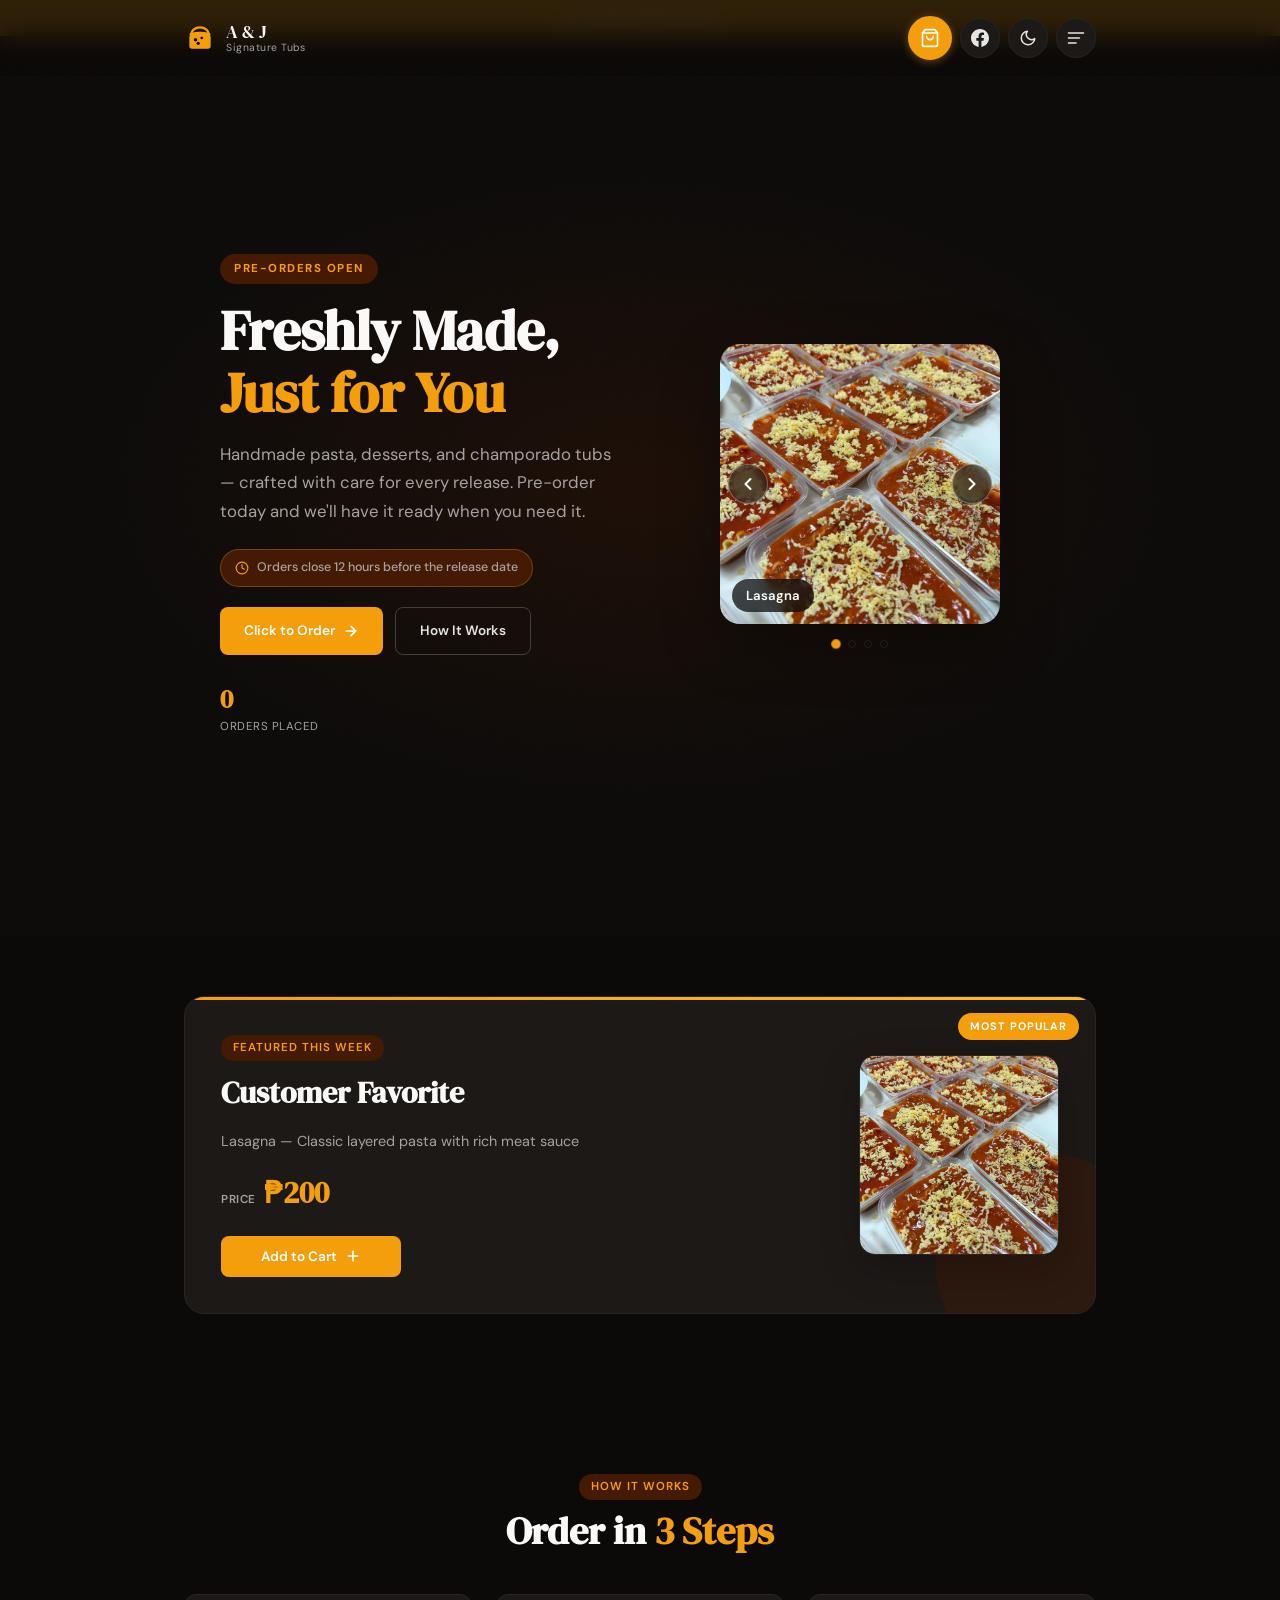
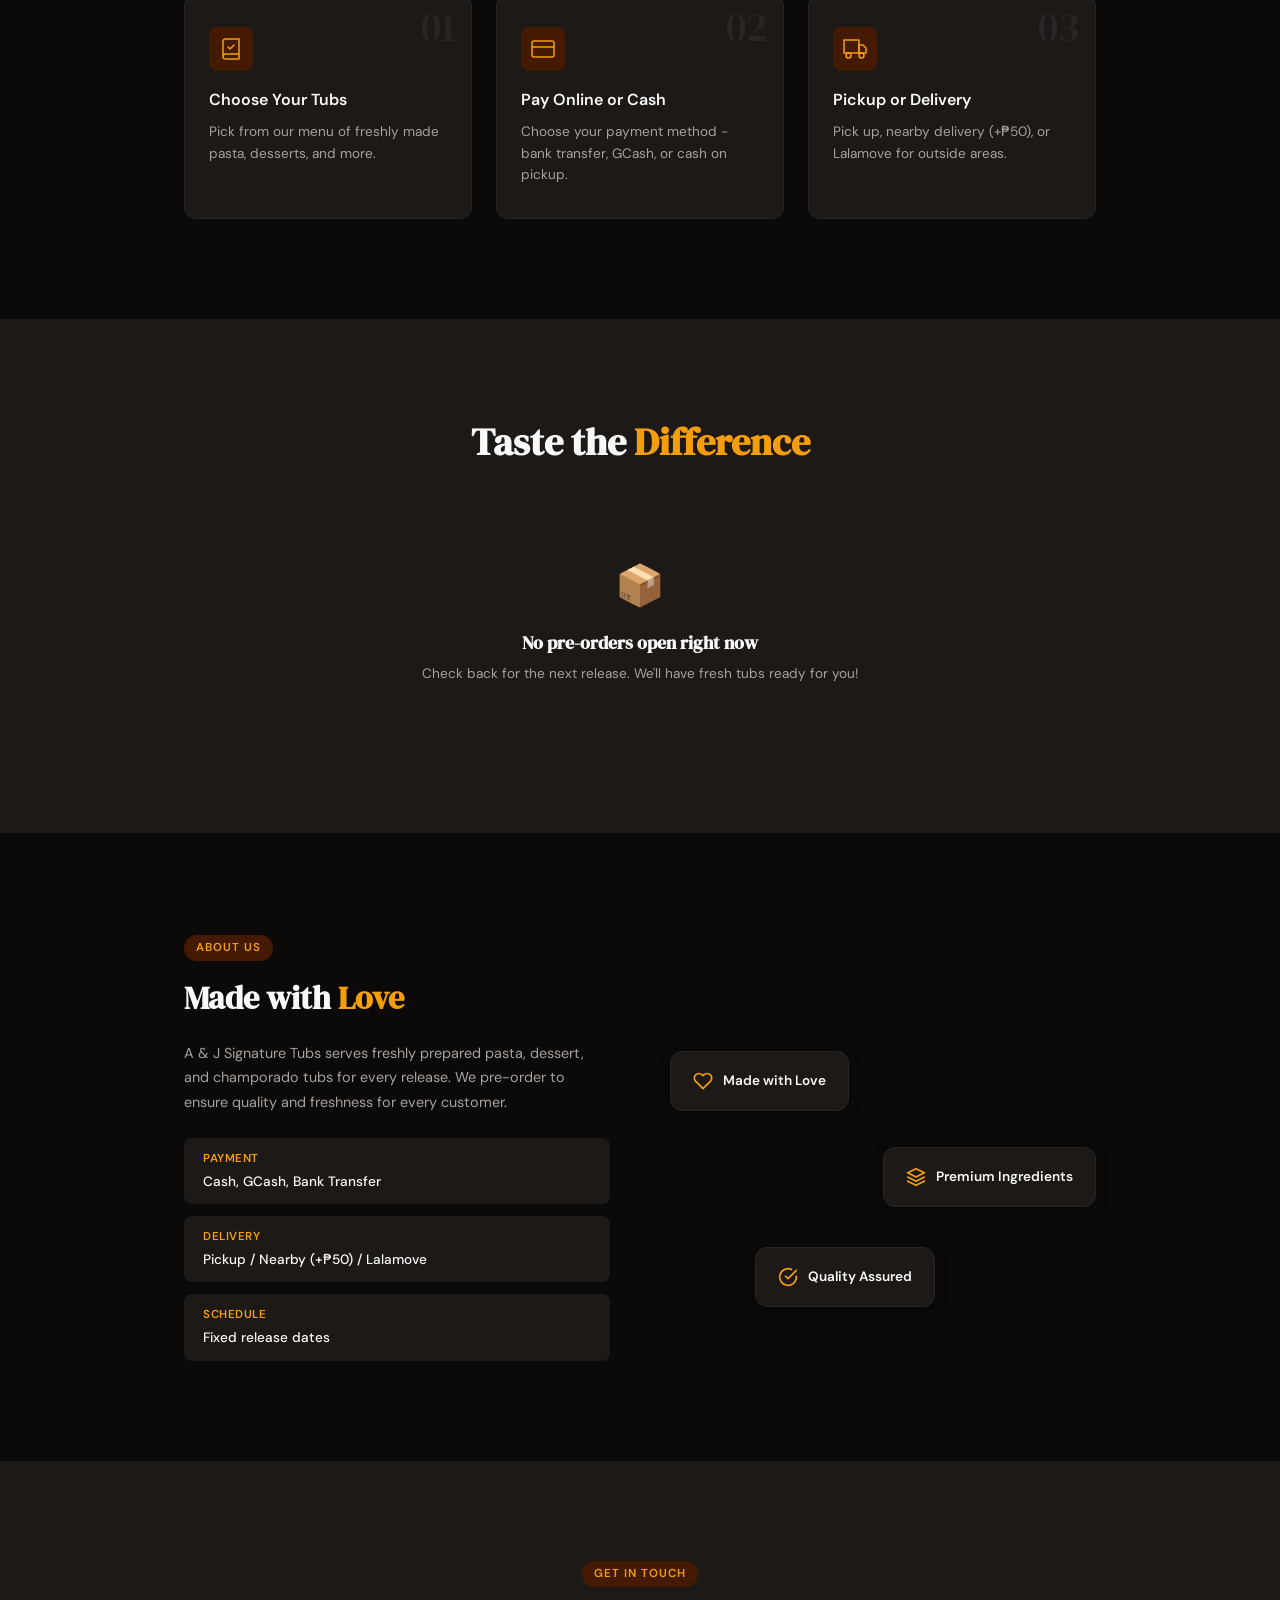
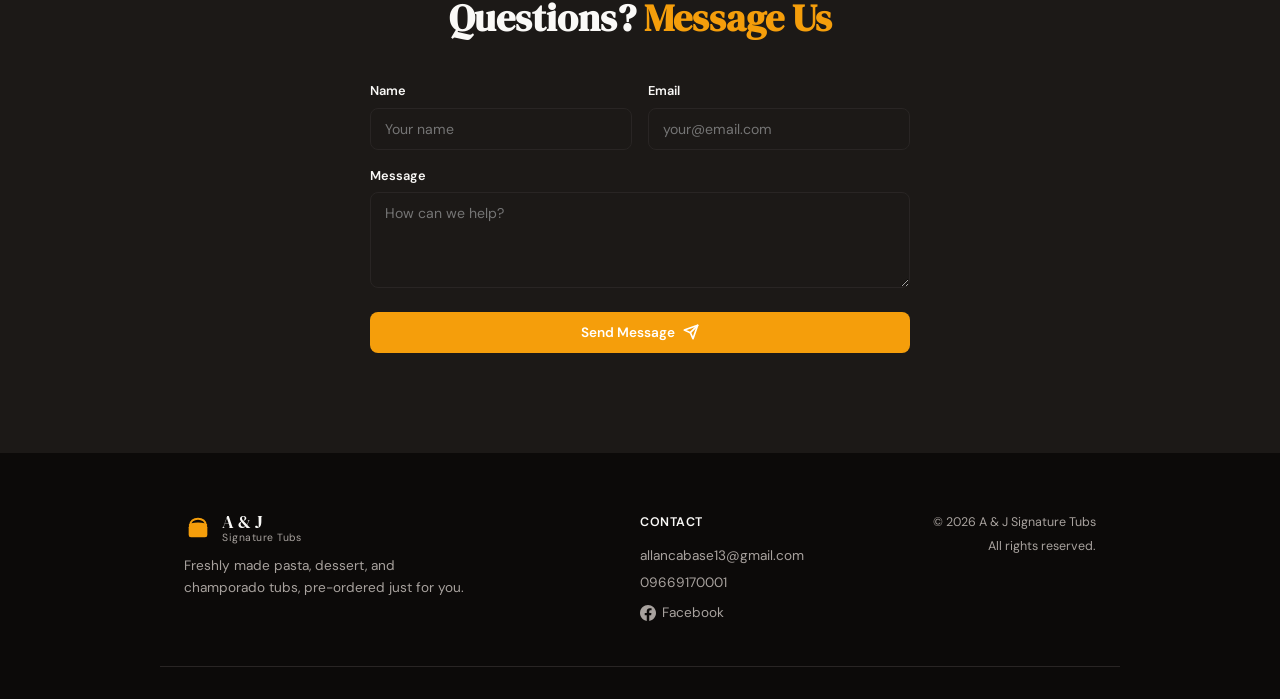
==== commit eba802a9: "Rewrite hero copy - warmer welcome, remove release date language" ====
--- a/index.html
+++ b/index.html
@@ -105,9 +105,9 @@
       </div>
       <div class="container hero-content">
         <div class="hero-text">
-          <span class="hero-eyebrow">Try Pre-Order Now!</span>
-          <h1>This Week's<br><span class="accent">Release</span> Is Live</h1>
-          <p class="hero-desc">Fresh pasta, desserts, and champorado tubs — made to order. Pick your items, choose a release date, and we'll have it ready for you.</p>
+          <span class="hero-eyebrow">Pre-Orders Open</span>
+          <h1>Freshly Made,<br><span class="accent">Just for You</span></h1>
+          <p class="hero-desc">Handmade pasta, desserts, and champorado tubs — crafted with care for every release. Pre-order today and we'll have it ready when you need it.</p>
           <p class="hero-cutoff" id="heroCutoff">
             <svg width="14" height="14" viewBox="0 0 24 24" fill="none" stroke="currentColor" stroke-width="2" stroke-linecap="round" stroke-linejoin="round" aria-hidden="true"><circle cx="12" cy="12" r="10"/><polyline points="12 6 12 12 16 14"/></svg>
             <span id="heroCutoffText">Orders close 12 hours before the release date</span>
@@ -205,7 +205,7 @@
               </svg>
             </div>
             <h3>Choose Your Tubs</h3>
-            <p>Select from our available menu for the upcoming release date.</p>
+            <p>Pick from our menu of freshly made pasta, desserts, and more.</p>
           </div>
           <div class="feature-card" role="listitem">
             <div class="feature-number" aria-hidden="true">02</div>
--- a/style.css
+++ b/style.css
@@ -841,6 +841,7 @@
   display: flex;
   flex-direction: column;
   align-items: center;
+  justify-content: center;
   gap: 8px;
 }
 
@@ -1743,6 +1744,7 @@
   text-align: center;
   padding: 48px 24px;
   color: var(--text-secondary);
+  grid-column: 1 / -1;
 }
 
 .no-menu-message-icon {
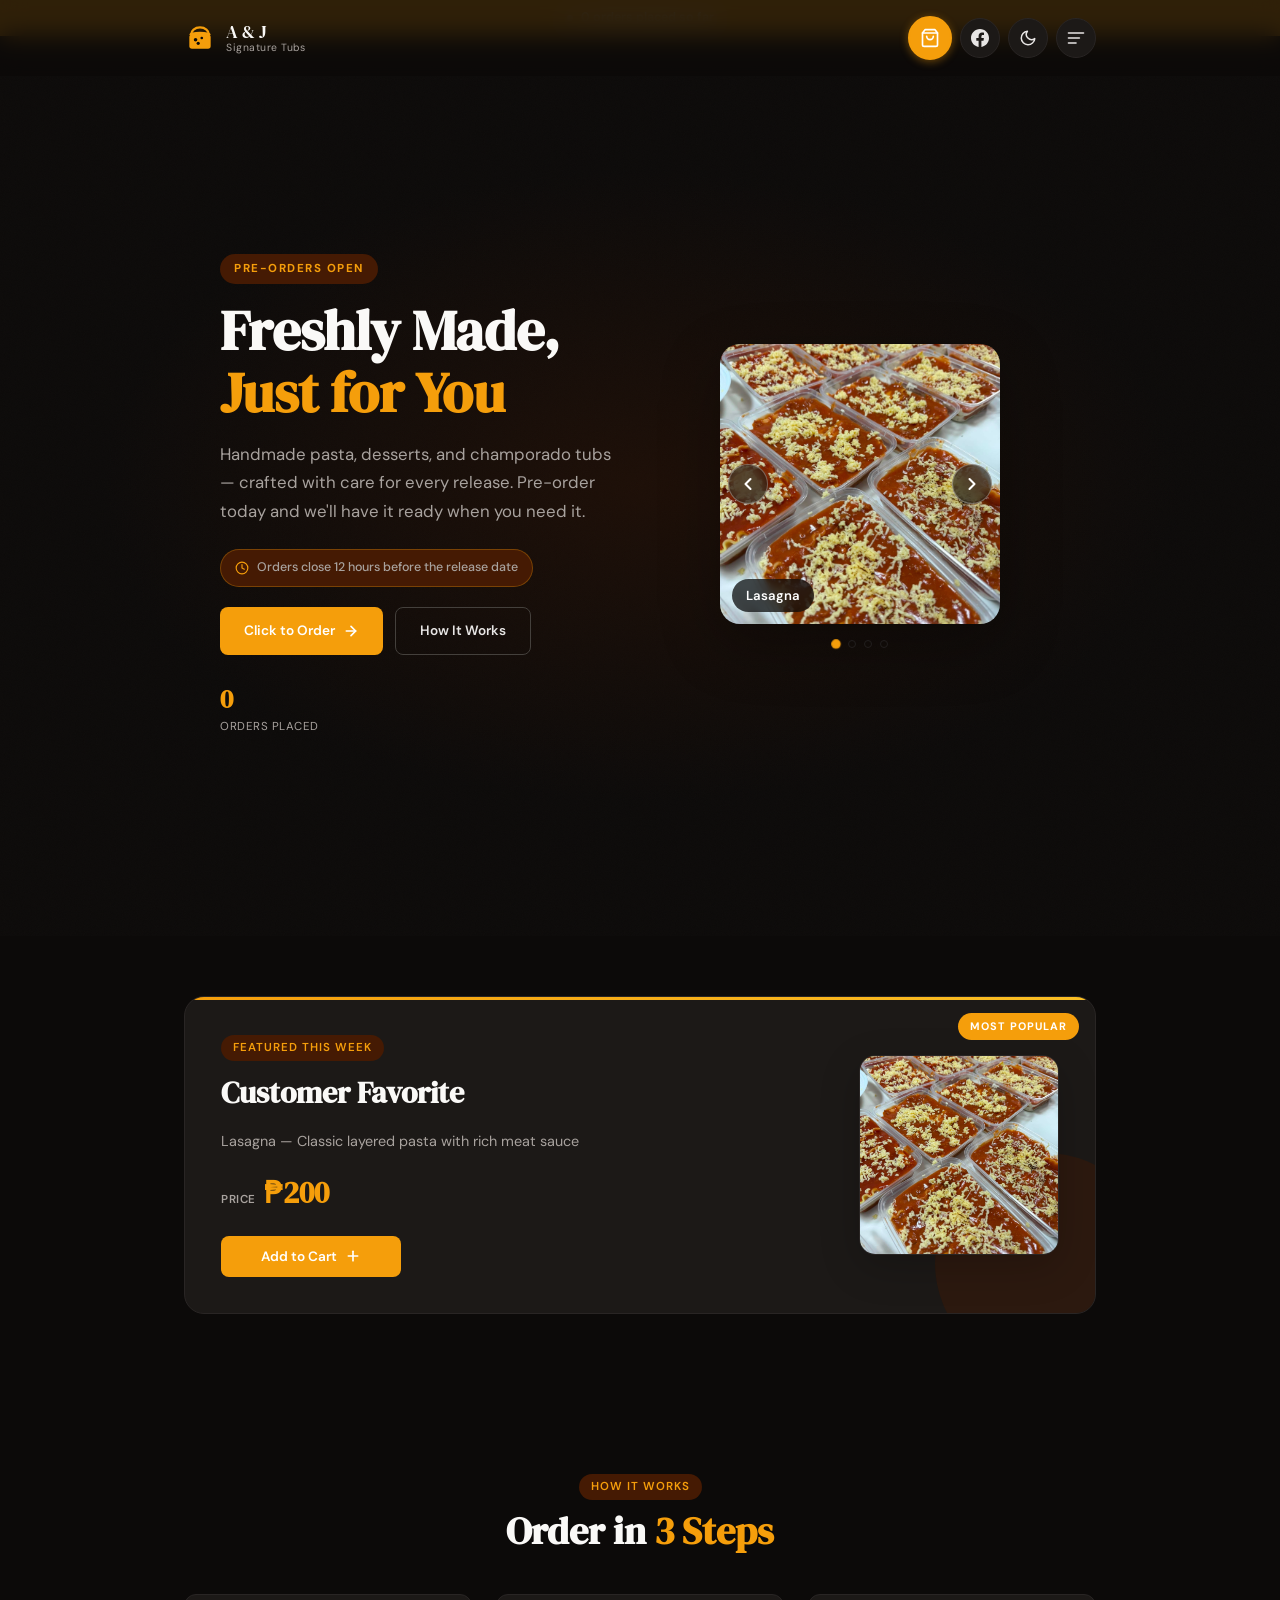
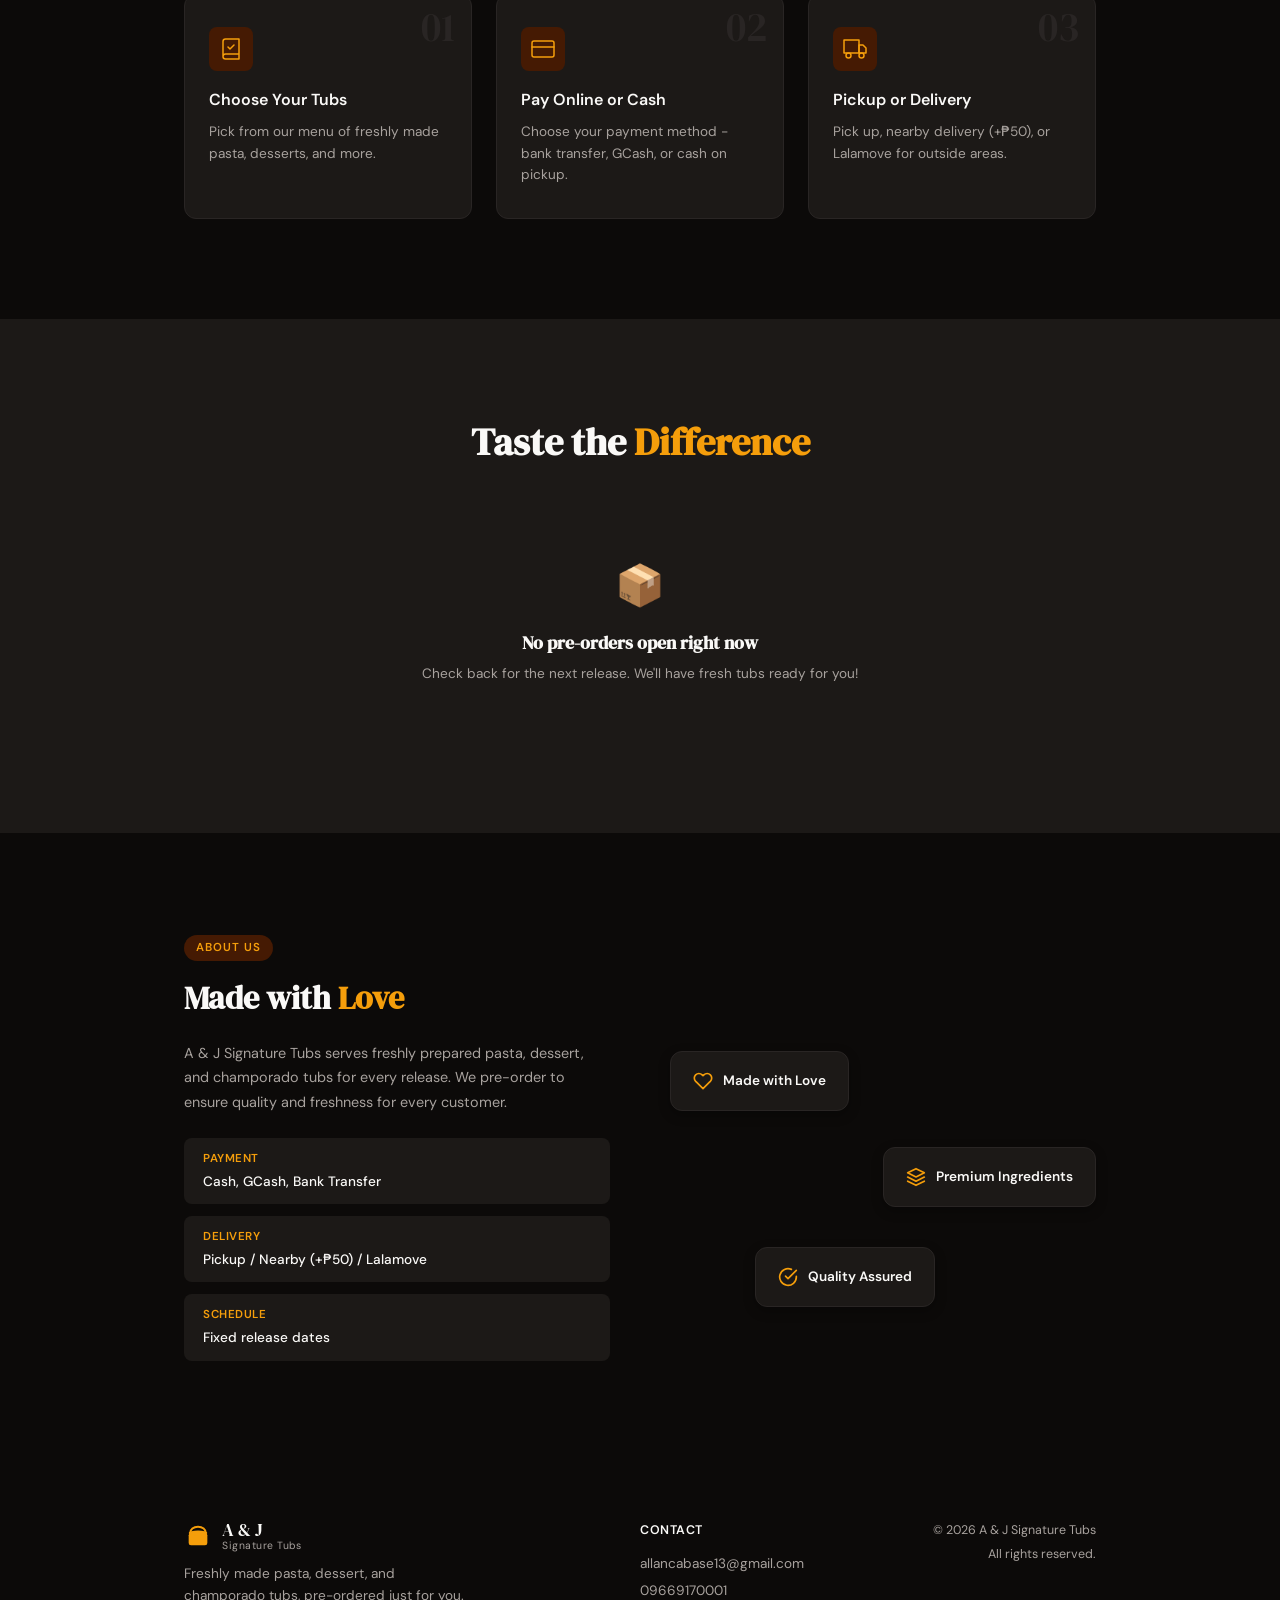
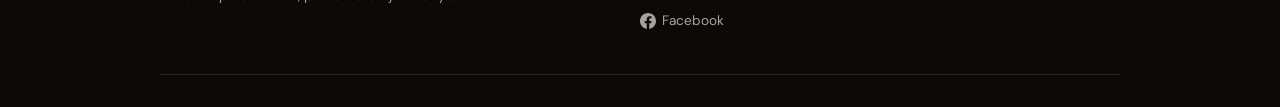
==== commit b3b3783c: "Remove contact form section and related JS" ====
--- a/index.html
+++ b/index.html
@@ -79,7 +79,6 @@
       <a href="#menu" class="fullscreen-link">Menu</a>
       <a href="#how" class="fullscreen-link">How It Works</a>
       <a href="#about" class="fullscreen-link">About</a>
-      <a href="#contact" class="fullscreen-link">Contact</a>
       <a href="#" class="fullscreen-link fullscreen-link-admin" id="adminLink">Admin</a>
     </nav>
     <div class="fullscreen-footer">
@@ -297,35 +296,6 @@
       </div>
     </section>
 
-    <!-- Contact -->
-    <section class="contact" id="contact" aria-labelledby="contact-title">
-      <div class="container">
-        <div class="section-header">
-          <span class="section-tag">Get in Touch</span>
-          <h2 class="section-title" id="contact-title">Questions? <span class="accent">Message Us</span></h2>
-        </div>
-        <form class="contact-form" id="contactForm" novalidate>
-          <div class="form-row">
-            <div class="form-group">
-              <label for="name">Name</label>
-              <input type="text" id="name" placeholder="Your name" required aria-required="true">
-            </div>
-            <div class="form-group">
-              <label for="email">Email</label>
-              <input type="email" id="email" placeholder="your@email.com" required aria-required="true">
-            </div>
-          </div>
-          <div class="form-group">
-            <label for="message">Message</label>
-            <textarea id="message" rows="4" placeholder="How can we help?" required aria-required="true"></textarea>
-          </div>
-          <button type="submit" class="btn btn-primary btn-full">
-            Send Message
-            <svg width="16" height="16" viewBox="0 0 24 24" fill="none" stroke="currentColor" stroke-width="2.5" stroke-linecap="round" stroke-linejoin="round" aria-hidden="true"><path d="m22 2-7 20-4-9-9-4Z"/><path d="M22 2 11 13"/></svg>
-          </button>
-        </form>
-      </div>
-    </section>
   </main>
 
   <!-- Footer -->
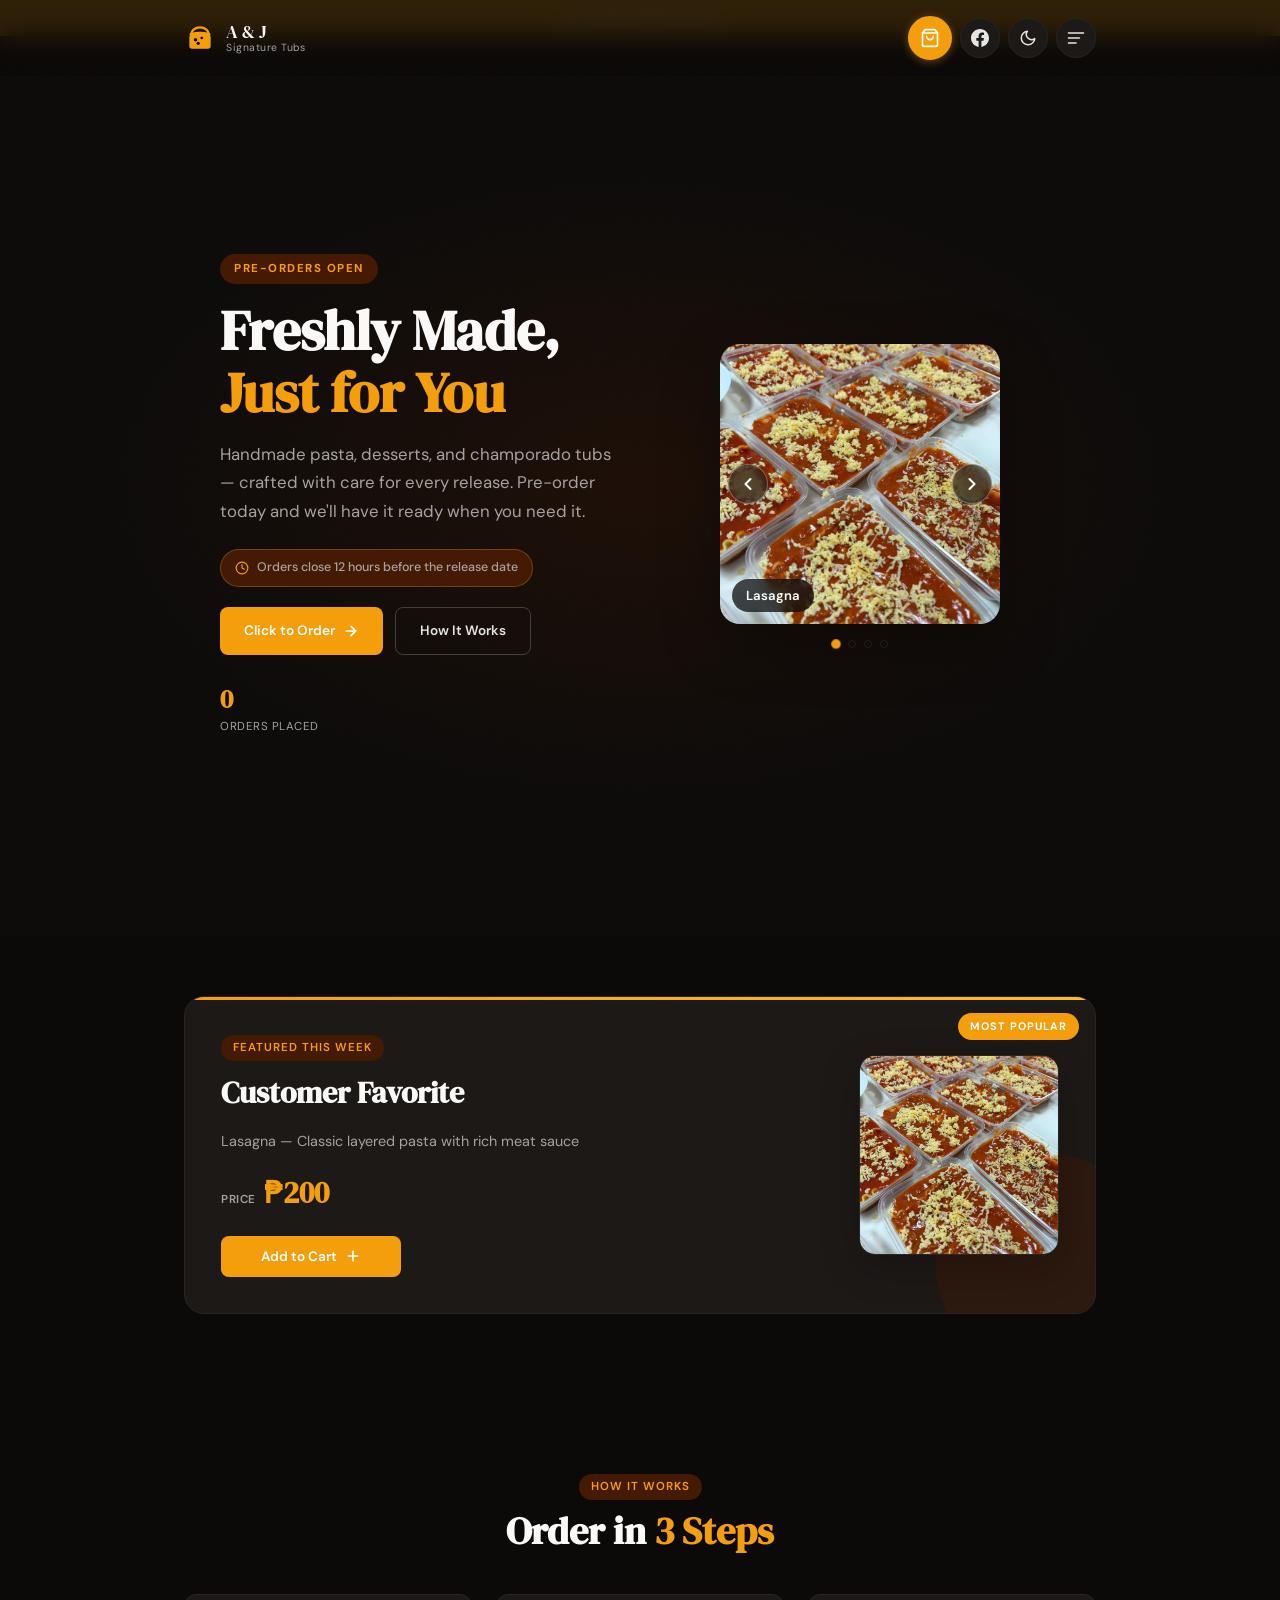
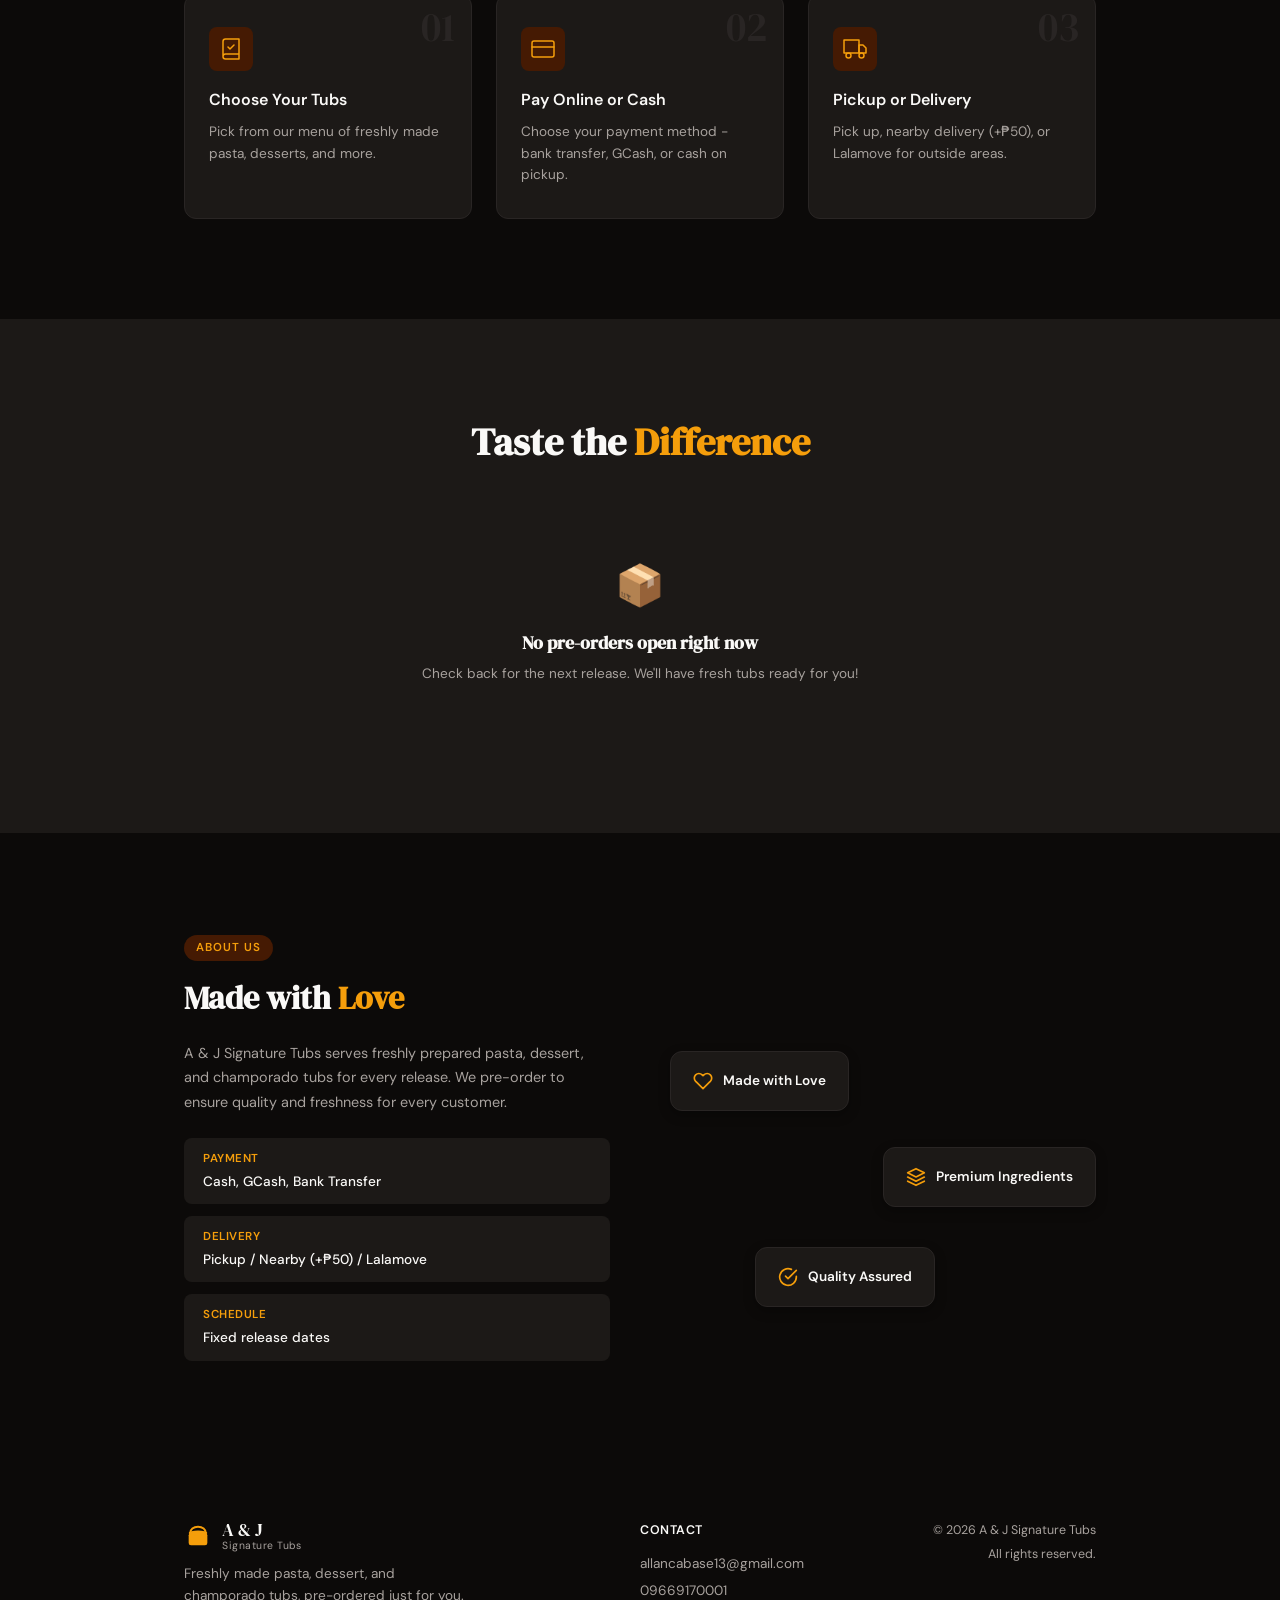
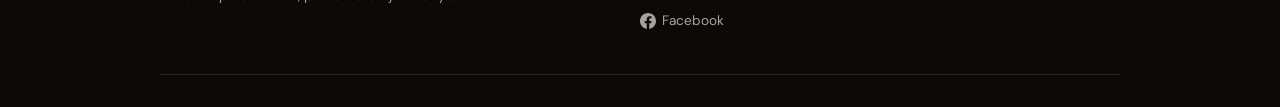
==== commit d5aa13c9: "feat: add delivery address input and update order handling for improved delivery management" ====
--- a/index.html
+++ b/index.html
@@ -386,6 +386,11 @@
         </div>
       </div>
 
+      <div class="address-option" id="addressOption" style="display: none;">
+        <label class="delivery-label">Delivery Address</label>
+        <input type="text" id="customerAddress" class="name-input" placeholder="Enter your delivery address">
+      </div>
+
       <div class="payment-options">
         <label class="payment-label">Payment Method</label>
         <div class="payment-btns">
@@ -494,6 +499,10 @@
             <span>Delivery</span>
             <span id="receiptDeliveryType"></span>
           </div>
+          <div class="receipt-row" id="receiptAddressRow" style="display: none;">
+            <span>Address</span>
+            <span id="receiptAddress"></span>
+          </div>
           <div class="receipt-row">
             <span>Payment</span>
             <span id="receiptPayment"></span>
--- a/style.css
+++ b/style.css
@@ -427,7 +427,7 @@
   grid-template-columns: 1fr 1fr;
   gap: 40px;
   align-items: center;
-  padding: 80px 0 60px;
+  padding: 80px 24px 60px;
 }
 
 .hero-text {
@@ -1527,6 +1527,8 @@
 .delivery-options,
 .payment-options,
 .release-date-options { margin-bottom: 14px; }
+
+.address-option { margin-bottom: 14px; }
 
 .release-date-select {
   width: 100%; padding: 10px 12px; border: 1px solid var(--border);
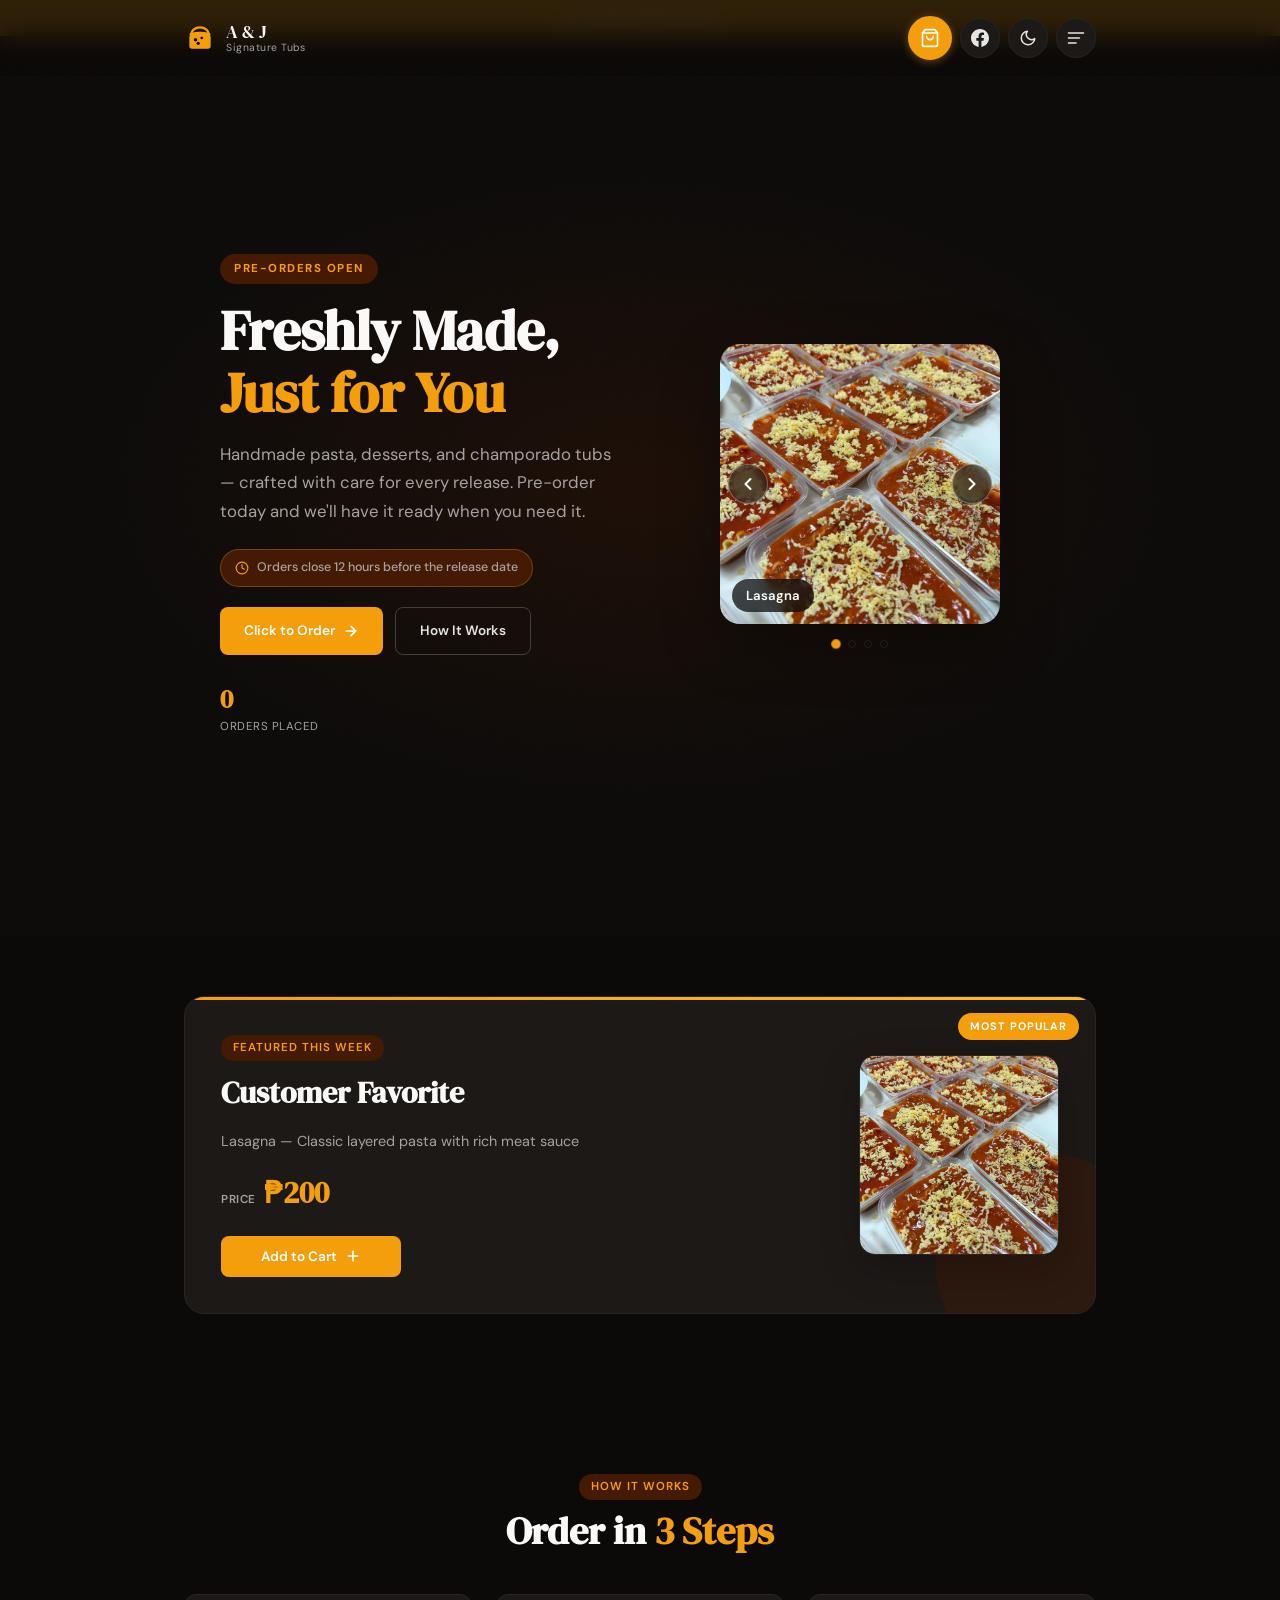
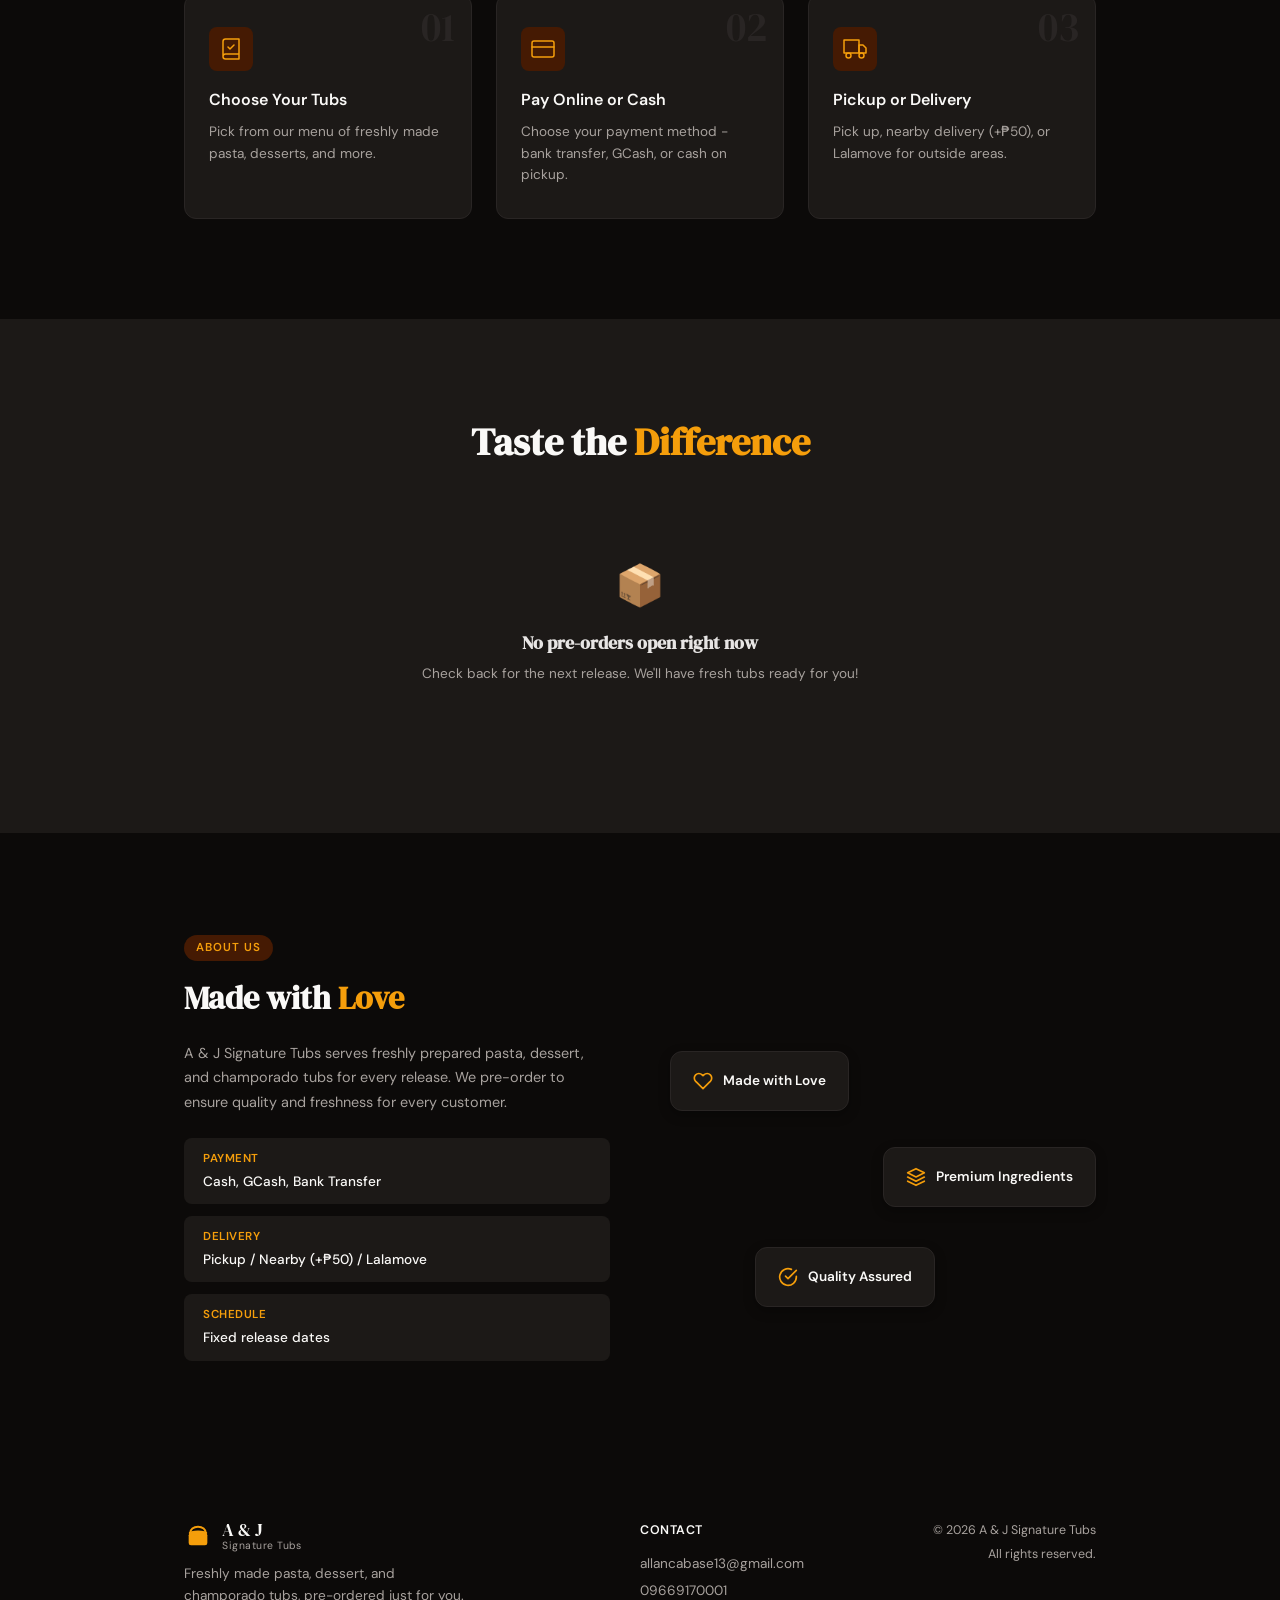
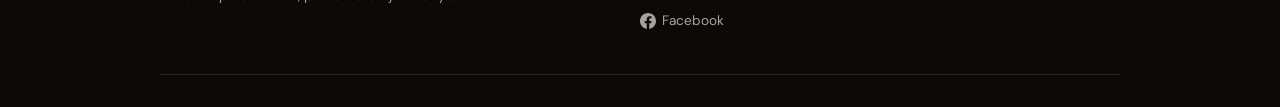
==== commit 1c3b8494: "feat: add required validation for delivery address input and enhance layout styling" ====
--- a/index.html
+++ b/index.html
@@ -387,8 +387,8 @@
       </div>
 
       <div class="address-option" id="addressOption" style="display: none;">
-        <label class="delivery-label">Delivery Address</label>
-        <input type="text" id="customerAddress" class="name-input" placeholder="Enter your delivery address">
+        <label class="delivery-label">Delivery Address <span style="color: var(--accent);">*</span></label>
+        <input type="text" id="customerAddress" class="name-input" placeholder="Enter your delivery address" required>
       </div>
 
       <div class="payment-options">
--- a/style.css
+++ b/style.css
@@ -1747,6 +1747,10 @@
   padding: 48px 24px;
   color: var(--text-secondary);
   grid-column: 1 / -1;
+  display: flex;
+  flex-direction: column;
+  align-items: center;
+  justify-content: center;
 }
 
 .no-menu-message-icon {
@@ -1758,7 +1762,7 @@
 .no-menu-message h3 {
   font-family: var(--font-serif);
   font-size: 1.1rem;
-  color: var(--dark);
+  color: var(--text);
   margin-bottom: 6px;
 }
 
@@ -2092,7 +2096,7 @@
     overflow-x: auto;
     scroll-snap-type: x mandatory;
     -webkit-overflow-scrolling: touch;
-    gap: 14px;
+    gap: 10px;
     padding: 0 20px 16px;
     margin: 0 -20px;
     scrollbar-width: none;
@@ -2103,7 +2107,7 @@
   }
 
   .menu-card {
-    flex: 0 0 260px;
+    flex: 0 0 180px;
     scroll-snap-align: start;
     flex-direction: column;
     gap: 0;
@@ -2113,7 +2117,7 @@
 
   .menu-card-img {
     width: 100%;
-    height: 140px;
+    height: 110px;
     flex-shrink: 0;
     border-radius: var(--radius-md) var(--radius-md) 0 0;
     overflow: hidden;
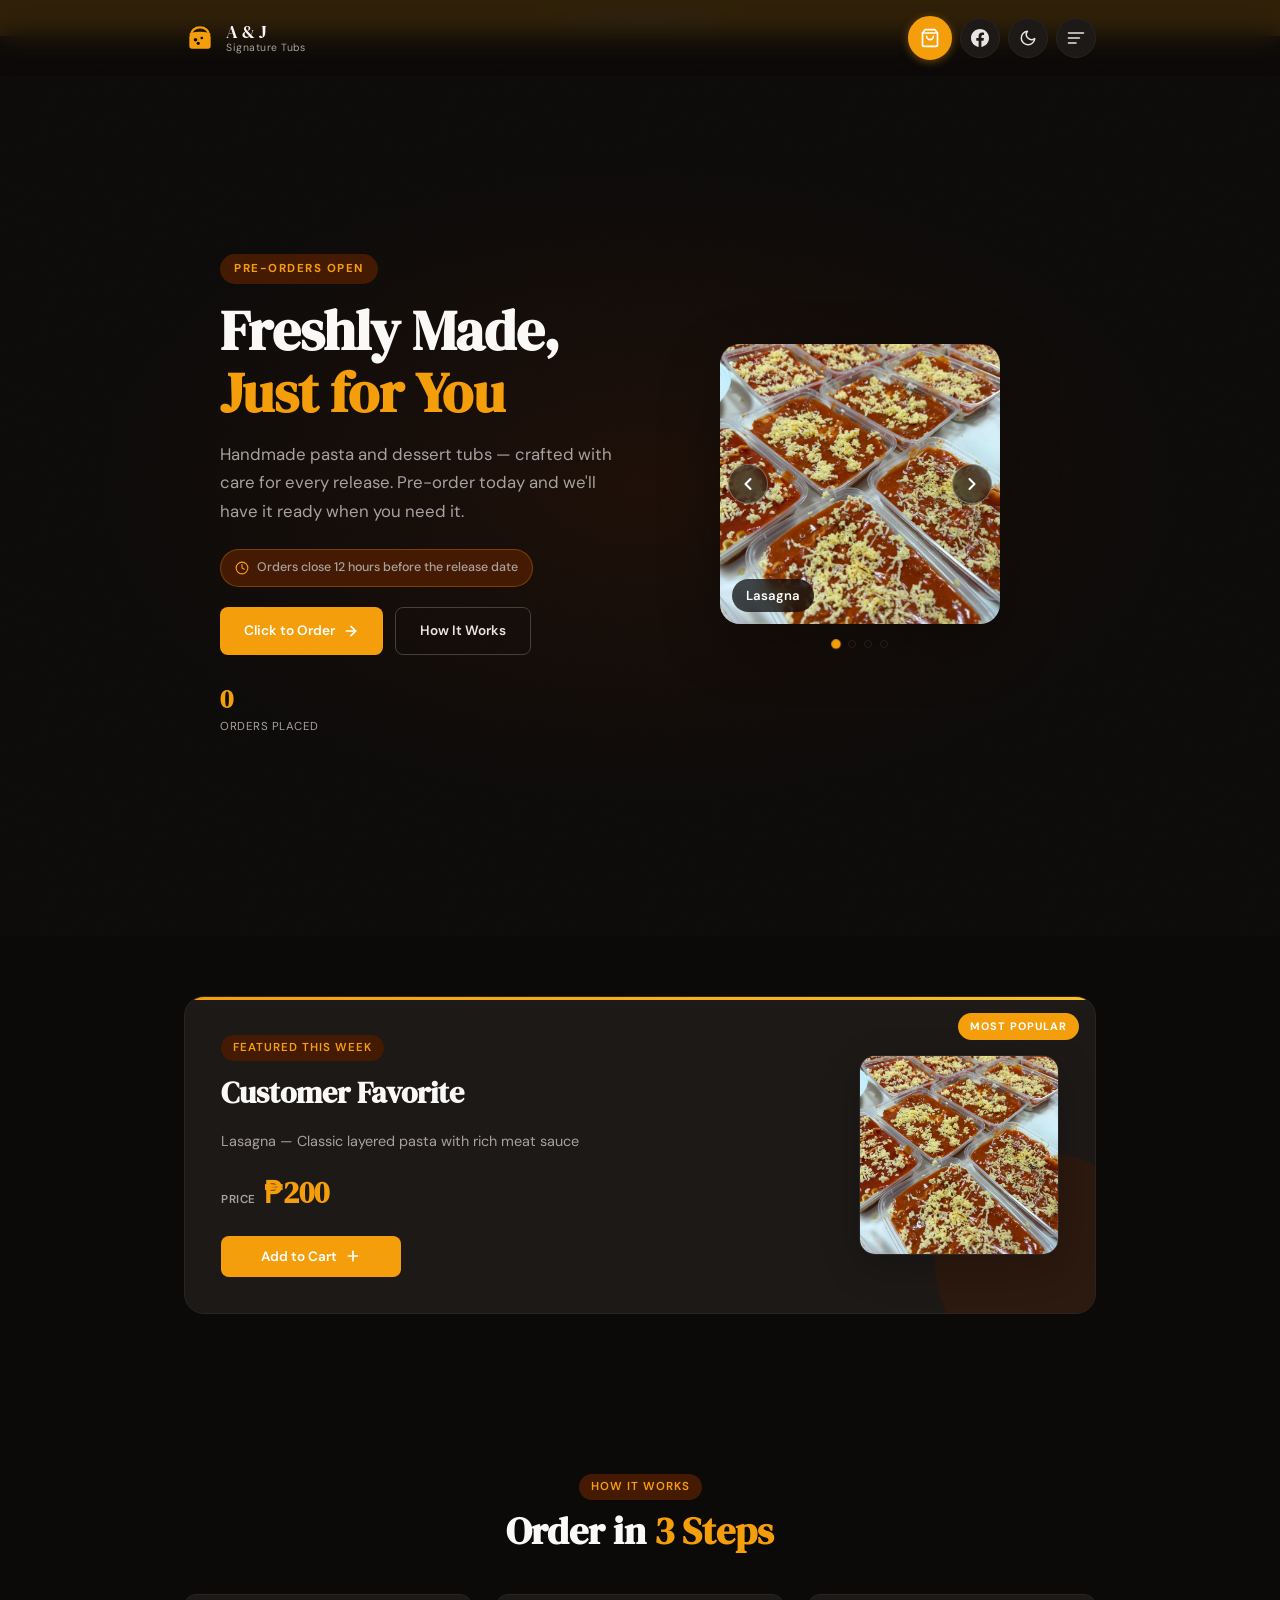
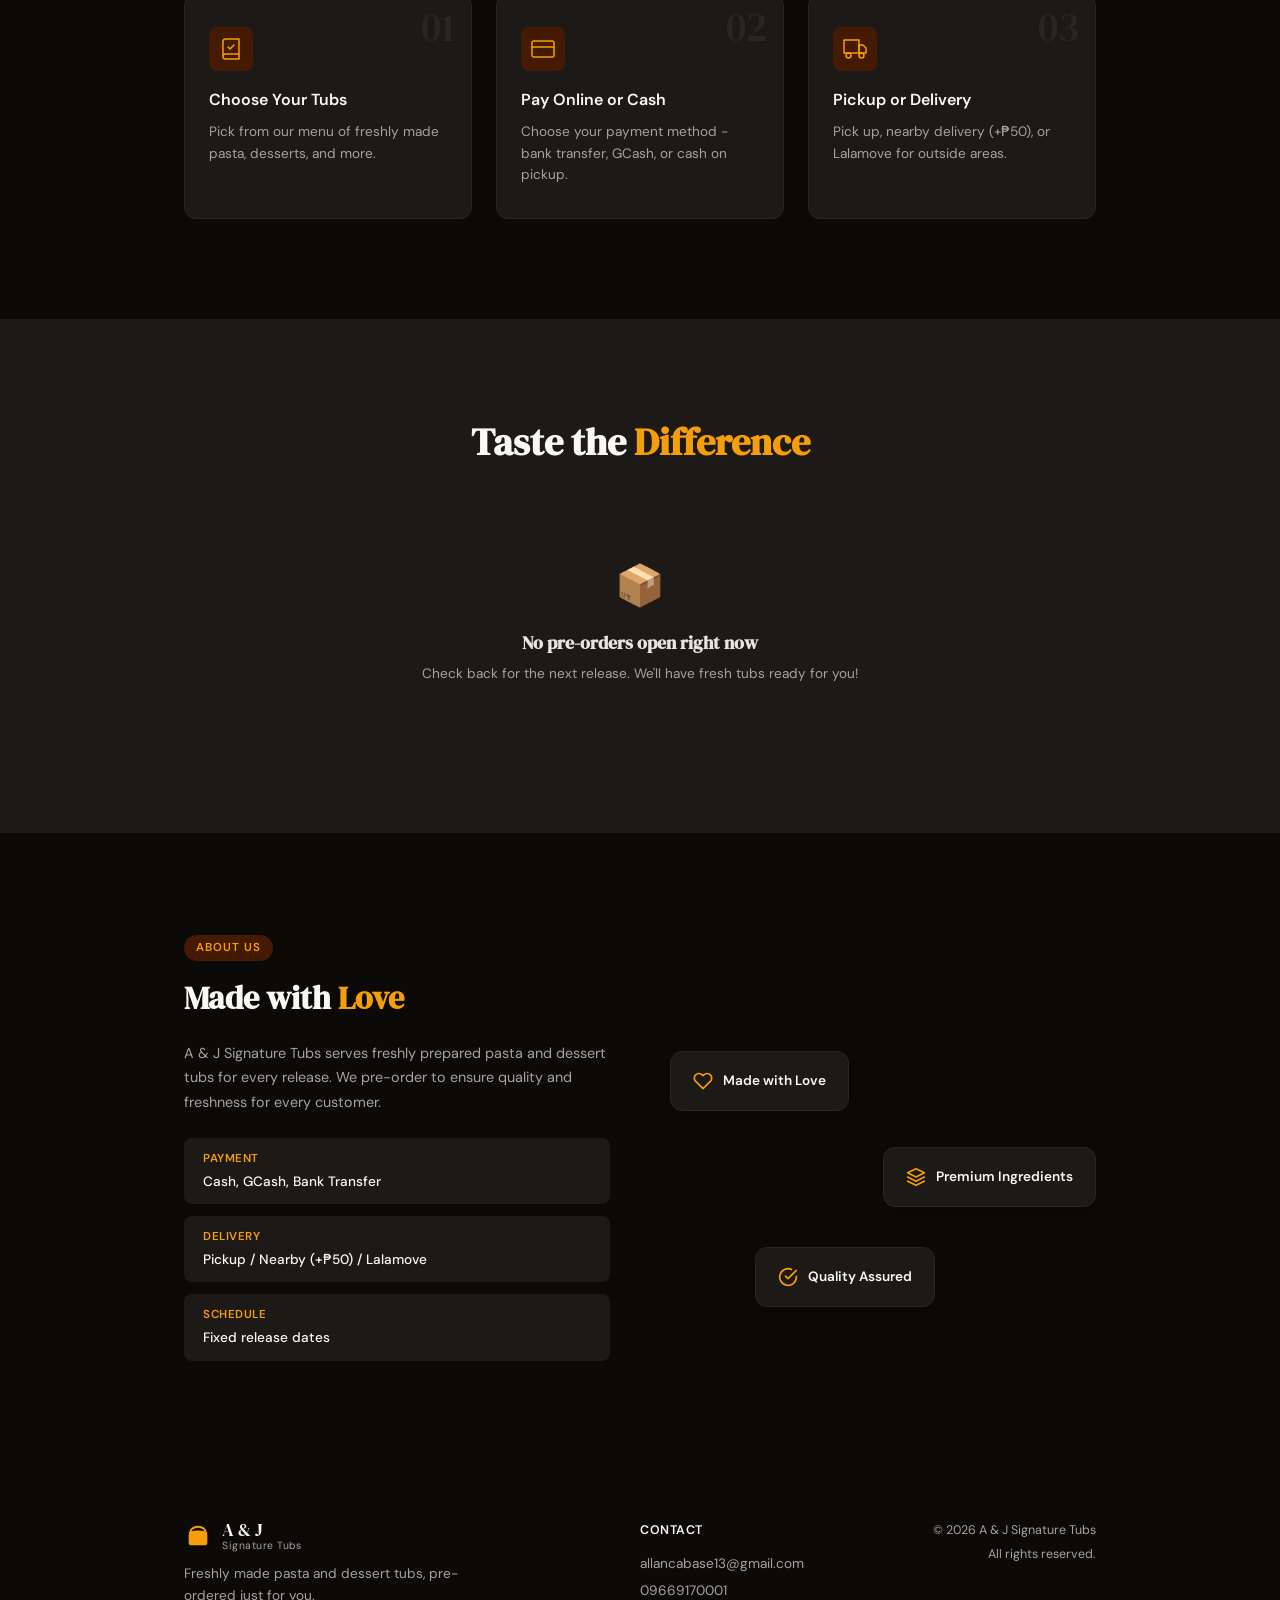
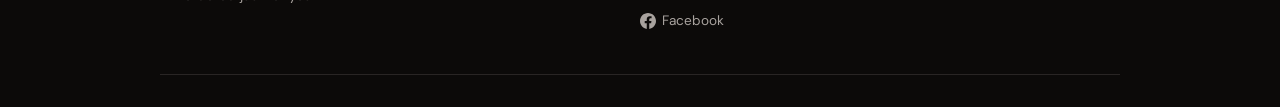
==== commit 1e87a314: "copy: remove champorado from welcome description" ====
--- a/index.html
+++ b/index.html
@@ -3,7 +3,7 @@
 <head>
   <meta charset="UTF-8">
   <meta name="viewport" content="width=device-width, initial-scale=1.0">
-  <meta name="description" content="A & J Signature Tubs - Pre-order freshly made pasta, dessert, and champorado tubs. Pickup or delivery available.">
+  <meta name="description" content="A & J Signature Tubs - Pre-order freshly made pasta and dessert tubs. Pickup or delivery available.">
   <meta name="theme-color" content="#b45309">
   <title>A & J Signature Tubs - Pre-Order Your Meal</title>
   <link rel="icon" type="image/svg+xml" href="favicon.svg">
@@ -106,7 +106,7 @@
         <div class="hero-text">
           <span class="hero-eyebrow">Pre-Orders Open</span>
           <h1>Freshly Made,<br><span class="accent">Just for You</span></h1>
-          <p class="hero-desc">Handmade pasta, desserts, and champorado tubs — crafted with care for every release. Pre-order today and we'll have it ready when you need it.</p>
+          <p class="hero-desc">Handmade pasta and dessert tubs — crafted with care for every release. Pre-order today and we'll have it ready when you need it.</p>
           <p class="hero-cutoff" id="heroCutoff">
             <svg width="14" height="14" viewBox="0 0 24 24" fill="none" stroke="currentColor" stroke-width="2" stroke-linecap="round" stroke-linejoin="round" aria-hidden="true"><circle cx="12" cy="12" r="10"/><polyline points="12 6 12 12 16 14"/></svg>
             <span id="heroCutoffText">Orders close 12 hours before the release date</span>
@@ -257,7 +257,7 @@
         <div class="about-content">
           <span class="section-tag">About Us</span>
           <h2 id="about-title">Made with <span class="accent">Love</span></h2>
-          <p>A & J Signature Tubs serves freshly prepared pasta, dessert, and champorado tubs for every release. We pre-order to ensure quality and freshness for every customer.</p>
+          <p>A & J Signature Tubs serves freshly prepared pasta and dessert tubs for every release. We pre-order to ensure quality and freshness for every customer.</p>
           <div class="about-details">
             <div class="about-detail">
               <span class="about-detail-label">Payment</span>
@@ -315,7 +315,7 @@
             <span class="logo-tagline">Signature Tubs</span>
           </div>
         </a>
-        <p>Freshly made pasta, dessert, and champorado tubs, pre-ordered just for you.</p>
+        <p>Freshly made pasta and dessert tubs, pre-ordered just for you.</p>
       </div>
       <div class="footer-info">
         <h4>Contact</h4>
--- a/style.css
+++ b/style.css
@@ -2107,7 +2107,7 @@
   }
 
   .menu-card {
-    flex: 0 0 180px;
+    flex: 0 0 155px;
     scroll-snap-align: start;
     flex-direction: column;
     gap: 0;
@@ -2117,7 +2117,7 @@
 
   .menu-card-img {
     width: 100%;
-    height: 110px;
+    height: 100px;
     flex-shrink: 0;
     border-radius: var(--radius-md) var(--radius-md) 0 0;
     overflow: hidden;
@@ -2131,6 +2131,19 @@
   }
 
   .menu-card-icon { font-size: 2.5rem; }
+  
+  /* Empty state in mobile carousel - override flex parent */
+  .no-menu-message {
+    width: 100%;
+    min-width: 100%;
+    flex: 0 0 100%;
+    display: flex;
+    flex-direction: column;
+    align-items: center;
+    justify-content: center;
+    padding: 40px 20px;
+    text-align: center;
+  }
   
   /* Hide hover preview on mobile - use tap instead */
   .image-preview {
@@ -2156,14 +2169,14 @@
   }
 
   .menu-card-info {
-    padding: 12px 14px;
-  }
-
-  .menu-card-name { font-size: 0.9rem; margin-bottom: 4px; }
-  .menu-card-desc { font-size: 0.75rem; margin-bottom: 8px; line-height: 1.4; display: -webkit-box; -webkit-line-clamp: 2; -webkit-box-orient: vertical; overflow: hidden; }
+    padding: 8px 10px;
+  }
+
+  .menu-card-name { font-size: 0.82rem; margin-bottom: 2px; }
+  .menu-card-desc { font-size: 0.7rem; margin-bottom: 6px; line-height: 1.3; display: -webkit-box; -webkit-line-clamp: 1; -webkit-box-orient: vertical; overflow: hidden; }
   .menu-card-bottom { justify-content: space-between; align-items: center; }
-  .menu-card-price { font-size: 0.95rem; }
-  .add-btn { width: 38px; height: 38px; }
+  .menu-card-price { font-size: 0.88rem; }
+  .add-btn { width: 34px; height: 34px; }
 
   /* Carousel scroll hint */
   .menu-filters { margin-bottom: 16px; }
@@ -2277,7 +2290,7 @@
   .featured-price { font-size: 1.5rem; }
   .featured-visual { width: 140px; height: 140px; }
 
-  .menu-card { flex: 0 0 230px; }
+  .menu-card { flex: 0 0 155px; }
   
   .section-title { font-size: 1.3rem; }
   .section-tag { font-size: 0.65rem; }
@@ -2288,13 +2301,13 @@
   .logo-name { font-size: 1rem; }
   .logo-tagline { font-size: 0.6rem; }
   
-  .menu-card-img { width: 100%; height: 120px; overflow: hidden; }
+  .menu-card-img { width: 100%; height: 100px; overflow: hidden; }
   .menu-card-photo { width: 100%; height: 100%; object-fit: cover; }
   .menu-card-icon { font-size: 2rem; }
-  .menu-card-name { font-size: 0.85rem; }
-  .menu-card-desc { font-size: 0.72rem; }
+  .menu-card-name { font-size: 0.82rem; }
+  .menu-card-desc { font-size: 0.7rem; }
   .menu-card-price { font-size: 0.88rem; }
-  .add-btn { width: 36px; height: 36px; }
+  .add-btn { width: 34px; height: 34px; }
   
   .filter-btn { padding: 8px 14px; font-size: 0.75rem; min-height: 38px; }
   
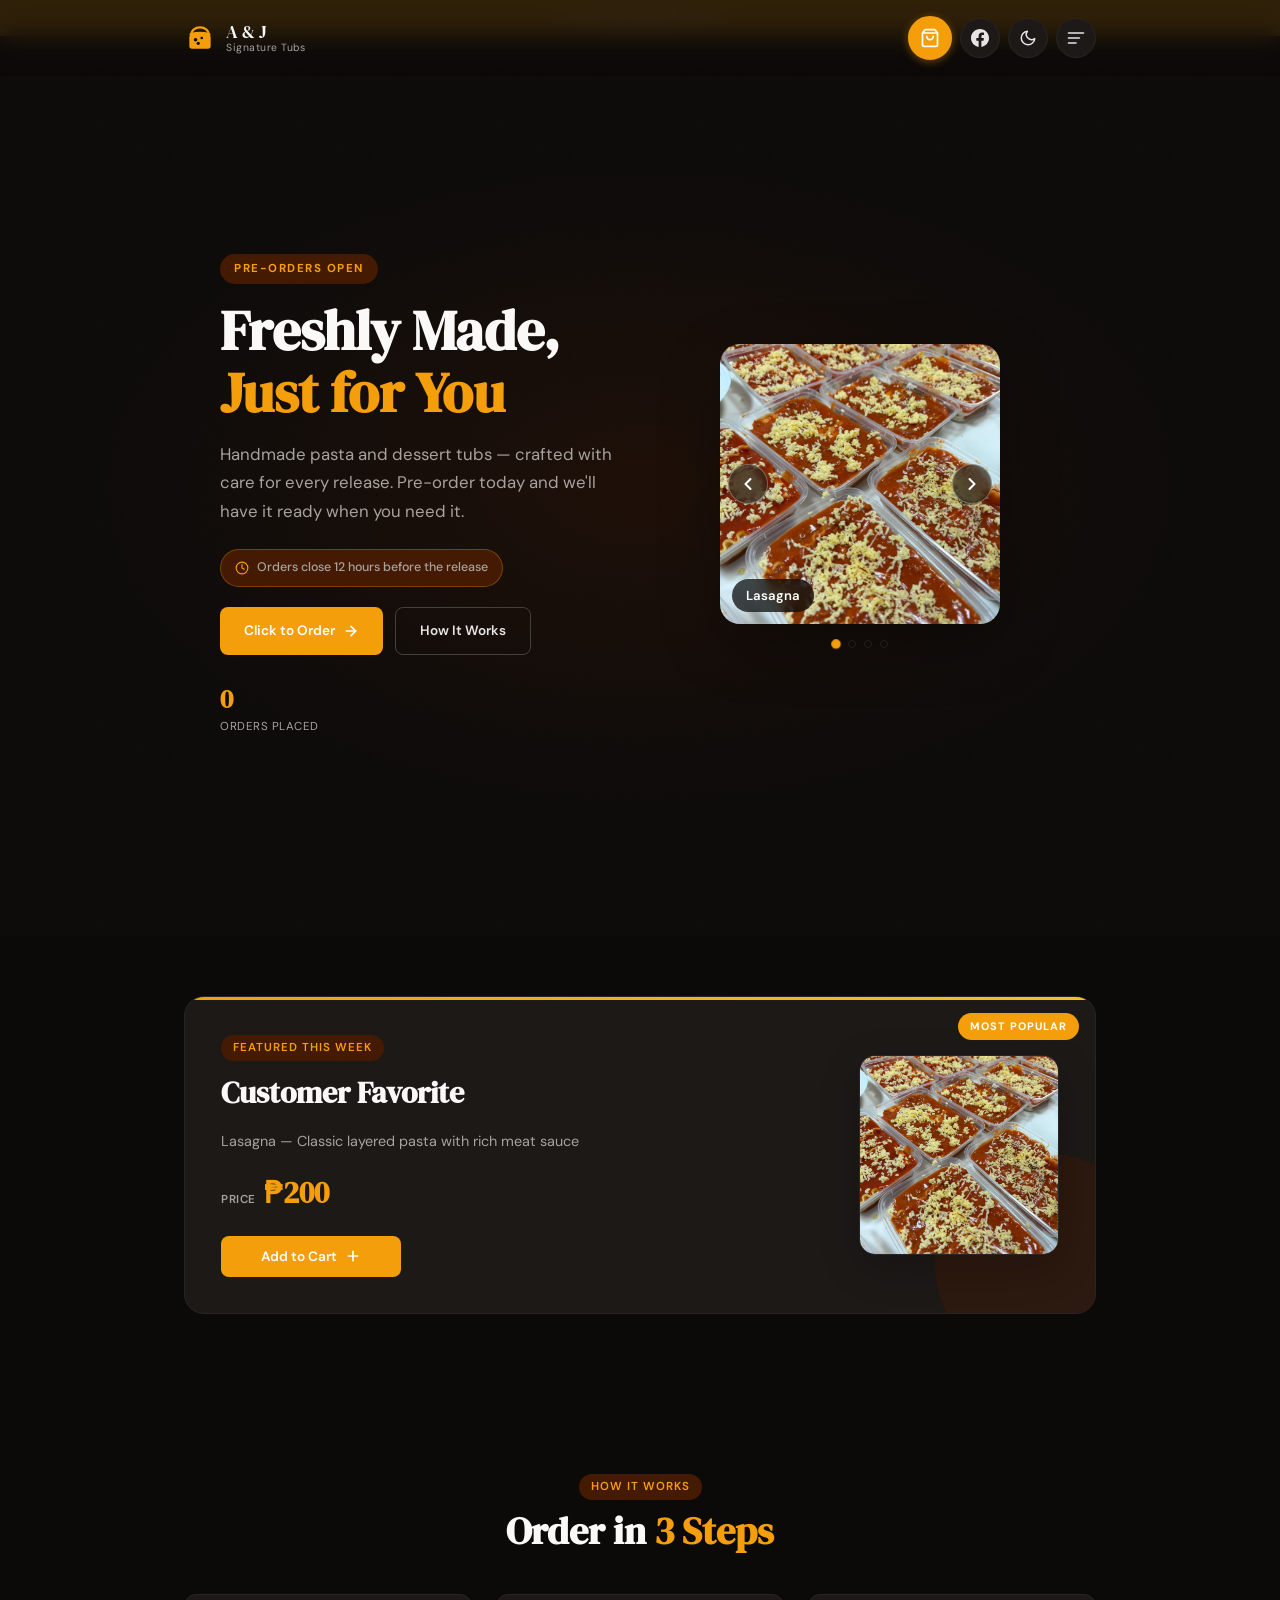
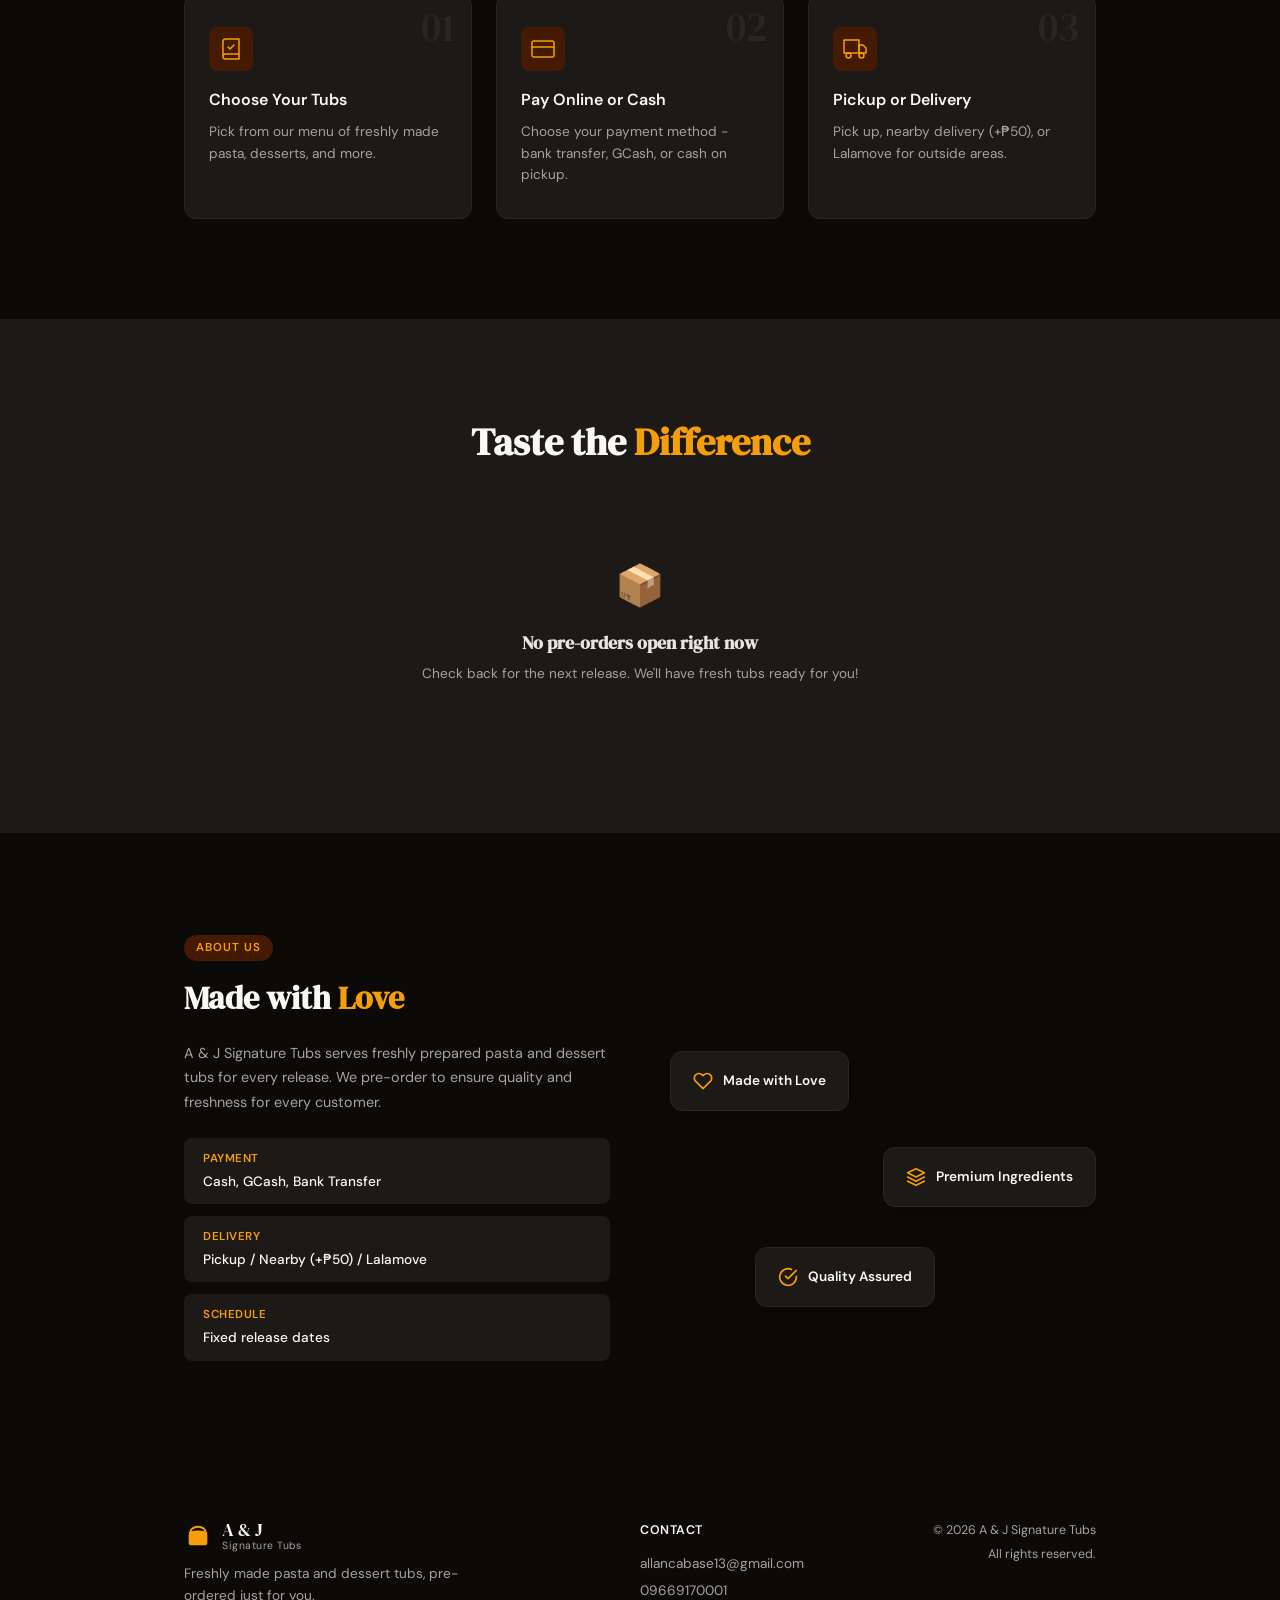
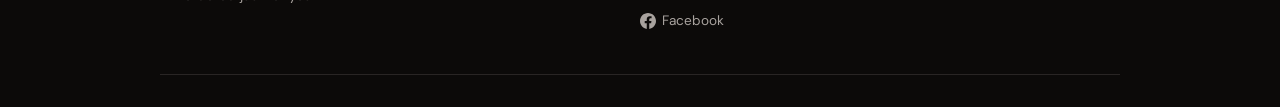
==== commit ffc8cf98: "fix: hide featured label and badge when item is unavailable" ====
--- a/index.html
+++ b/index.html
@@ -171,7 +171,7 @@
         <div class="featured-card">
           <div class="featured-badge" id="featuredBadge">Most Popular</div>
           <div class="featured-content">
-            <span class="section-tag">Featured This Week</span>
+            <span class="section-tag" id="featuredLabel">Featured This Week</span>
             <h2 id="featured-title">Customer Favorite</h2>
             <p class="featured-desc" id="featuredDesc">Our most ordered tub — creamy, rich, and made with real ingredients.</p>
             <div class="featured-price" id="featuredPrice">&#8369;200</div>
@@ -460,14 +460,8 @@
     <div class="modal receipt-modal">
       <div class="receipt" id="receiptContent">
         <div class="receipt-header">
-          <div class="receipt-logo" aria-hidden="true">
-            <svg width="40" height="40" viewBox="0 0 36 36" fill="none">
-              <rect x="6" y="14" width="24" height="16" rx="3" fill="var(--dark)"/>
-              <path d="M8 14C8 10 12 6 18 6C24 6 28 10 28 14" stroke="var(--dark)" stroke-width="2.5" fill="none"/>
-              <ellipse cx="18" cy="14" rx="12" ry="3" fill="var(--dark)"/>
-            </svg>
-          </div>
-          <h3>A & J Signature Tubs</h3>
+          <h3>A & J TUBS</h3>
+          <p style="font-size: 0.65rem; color: var(--text-muted); letter-spacing: 1px; margin-bottom: 6px;">Signature Tubs</p>
           <p class="receipt-customer" id="receiptCustomer"></p>
           <p class="receipt-date" id="receiptDate"></p>
           <p class="receipt-id" id="receiptId"></p>
@@ -512,6 +506,7 @@
           <svg width="16" height="16" viewBox="0 0 24 24" fill="none" stroke="currentColor" stroke-width="2" stroke-linecap="round" stroke-linejoin="round" aria-hidden="true"><path d="M23 19a2 2 0 0 1-2 2H3a2 2 0 0 1-2-2V8a2 2 0 0 1 2-2h4l2-3h6l2 3h4a2 2 0 0 1 2 2z"/><circle cx="12" cy="13" r="4"/></svg>
           <p>Screenshot this receipt, then tap the button below to send it on Facebook and confirm your order.</p>
         </div>
+        <div class="receipt-divider"></div>
         <div class="receipt-footer">
           <p>Thank you for your order!</p>
         </div>
--- a/style.css
+++ b/style.css
@@ -960,8 +960,8 @@
 .menu-grid { display: grid; grid-template-columns: repeat(2, 1fr); gap: 20px; }
 
 .menu-card {
-  display: flex; align-items: center; gap: 16px;
-  padding: 18px; border-radius: var(--radius-md);
+  display: flex; align-items: center; gap: 20px;
+  padding: 22px; border-radius: var(--radius-md);
   background: var(--surface); border: 1px solid var(--border);
   transition: all 0.4s cubic-bezier(.4,0,.2,1);
   position: relative;
@@ -987,7 +987,7 @@
 }
 
 .menu-card-img {
-  width: 72px; height: 72px; border-radius: var(--radius-sm);
+  width: 96px; height: 96px; border-radius: var(--radius-sm);
   background: var(--accent-soft); display: flex; align-items: center;
   justify-content: center; flex-shrink: 0;
   transition: all 0.3s ease;
@@ -1022,11 +1022,11 @@
 /* Image preview tooltip on desktop */
 .image-preview {
   position: absolute;
-  left: 90px;
+  left: 110px;
   top: 50%;
   transform: translateY(-50%) scale(0.8);
-  width: 200px;
-  height: 200px;
+  width: 220px;
+  height: 220px;
   border-radius: var(--radius-md);
   overflow: hidden;
   box-shadow: 0 8px 30px rgba(0,0,0,0.3);
@@ -1136,21 +1136,21 @@
 
 .menu-card-info { flex: 1; min-width: 0; position: relative; z-index: 1; }
 
-.menu-card-name { font-weight: 600; font-size: 0.95rem; margin-bottom: 2px; color: var(--dark); text-align: left; }
-
-.menu-card-desc { font-size: 0.78rem; color: var(--text-secondary); margin-bottom: 10px; line-height: 1.4; text-align: left; }
+.menu-card-name { font-weight: 600; font-size: 1.1rem; margin-bottom: 4px; color: var(--dark); text-align: left; }
+
+.menu-card-desc { font-size: 0.88rem; color: var(--text-secondary); margin-bottom: 12px; line-height: 1.4; text-align: left; }
 
 .menu-card-bottom { display: flex; align-items: center; justify-content: space-between; }
 
 .menu-card-price { 
-  font-weight: 700; font-size: 1rem; color: var(--accent);
+  font-weight: 700; font-size: 1.15rem; color: var(--accent);
   transition: transform 0.3s ease;
 }
 
 .menu-card:hover .menu-card-price { transform: scale(1.1); }
 
 .add-btn {
-  width: 34px; height: 34px; border-radius: 50%; border: none;
+  width: 40px; height: 40px; border-radius: 50%; border: none;
   background: var(--dark); color: var(--bg); display: flex;
   align-items: center; justify-content: center; cursor: pointer;
   transition: all 0.3s cubic-bezier(.4,0,.2,1);
@@ -1942,55 +1942,92 @@
   transform: scale(1) translateY(0); 
 }
 
-.receipt { padding: 32px 24px; }
-
-.receipt-header { text-align: center; margin-bottom: 20px; }
-
-.receipt-logo { display: flex; justify-content: center; margin-bottom: 12px; }
-
-.receipt-header h3 { font-family: var(--font-serif); font-size: 1.3rem; color: var(--dark); margin-bottom: 6px; }
-
-.receipt-customer { font-size: 0.88rem; font-weight: 600; color: var(--accent); margin-bottom: 4px; }
+/* Thermal Receipt */
+.receipt {
+  padding: 24px 20px;
+  font-family: 'Courier New', Courier, monospace;
+  font-size: 0.88rem;
+  line-height: 1.5;
+  max-width: 380px;
+  margin: 0 auto;
+}
+
+.receipt-header { text-align: center; margin-bottom: 8px; }
+
+.receipt-logo { display: none; }
+
+.receipt-header h3 {
+  font-family: 'Courier New', Courier, monospace;
+  font-size: 1.1rem;
+  font-weight: 700;
+  letter-spacing: 3px;
+  text-transform: uppercase;
+  color: var(--text);
+  margin-bottom: 2px;
+}
+
+.receipt-customer { font-size: 0.88rem; font-weight: 600; color: var(--text); margin-bottom: 2px; }
 
 .receipt-date { font-size: 0.8rem; color: var(--text-secondary); }
 
-.receipt-id { font-size: 0.72rem; color: var(--text-secondary); margin-top: 4px; font-family: monospace; background: var(--bg-secondary); display: inline-block; padding: 3px 10px; border-radius: 4px; }
-
-.receipt-divider { height: 1px; background: var(--border); margin: 16px 0; }
-
-.receipt-items { display: flex; flex-direction: column; gap: 10px; }
-
-.receipt-item { display: flex; justify-content: space-between; align-items: flex-start; gap: 12px; }
-
-.receipt-item-name { font-weight: 500; font-size: 0.88rem; color: var(--dark); }
+.receipt-id {
+  font-size: 0.72rem;
+  color: var(--text-muted);
+  margin-top: 4px;
+  font-family: 'Courier New', Courier, monospace;
+  background: none;
+  display: block;
+  padding: 0;
+  border-radius: 0;
+}
+
+.receipt-divider {
+  height: 0;
+  border-top: 1px dashed var(--border);
+  margin: 10px 0;
+  background: none;
+}
+
+.receipt-items { display: flex; flex-direction: column; gap: 5px; }
+
+.receipt-item { display: flex; justify-content: space-between; align-items: baseline; gap: 10px; }
+
+.receipt-item-name { font-weight: 500; font-size: 0.85rem; color: var(--text); }
 
 .receipt-item-qty { font-size: 0.78rem; color: var(--text-secondary); }
 
-.receipt-item-price { font-weight: 600; font-size: 0.88rem; color: var(--accent); white-space: nowrap; }
-
-.receipt-totals { display: flex; flex-direction: column; gap: 6px; }
+.receipt-item-price { font-weight: 600; font-size: 0.85rem; color: var(--text); white-space: nowrap; }
+
+.receipt-totals { display: flex; flex-direction: column; gap: 4px; }
 
 .receipt-row { display: flex; justify-content: space-between; font-size: 0.85rem; color: var(--text-secondary); }
 
-.receipt-total { font-weight: 700; font-size: 1rem; color: var(--dark); padding-top: 6px; border-top: 1px solid var(--border); }
-
-.receipt-details { display: flex; flex-direction: column; gap: 6px; }
+.receipt-total {
+  font-weight: 700;
+  font-size: 0.95rem;
+  color: var(--text);
+  padding-top: 6px;
+  border-top: 1px dashed var(--border);
+  margin-top: 3px;
+}
+
+.receipt-details { display: flex; flex-direction: column; gap: 5px; }
 
 .receipt-screenshot-info {
   display: flex; align-items: flex-start; gap: 10px;
-  padding: 14px; margin-top: 16px; border-radius: var(--radius-sm);
+  padding: 12px 14px; margin-top: 12px; border-radius: 4px;
   background: var(--accent-soft); border: 1px dashed var(--accent);
 }
 
-.receipt-screenshot-info svg { color: var(--accent); flex-shrink: 0; margin-top: 2px; }
+.receipt-screenshot-info svg { color: var(--accent); flex-shrink: 0; margin-top: 2px; width: 16px; height: 16px; }
 
 .receipt-screenshot-info p { font-size: 0.8rem; color: var(--text); line-height: 1.5; }
 
-.receipt-footer { text-align: center; margin-top: 16px; }
-
-.receipt-footer p:first-child { font-weight: 600; font-size: 0.9rem; color: var(--dark); margin-bottom: 4px; }
-
-.receipt-contact { font-size: 0.75rem; color: var(--text-secondary); }
+.receipt-footer { text-align: center; margin-top: 12px; }
+
+.receipt-footer p:first-child { font-weight: 600; font-size: 0.9rem; color: var(--text); margin-bottom: 2px; }
+
+.receipt-contact { font-size: 0.72rem; color: var(--text-secondary); }
 
 .receipt-contact a {
   color: var(--text-secondary);
@@ -2226,28 +2263,27 @@
   .nav-close { width: 44px; height: 44px; }
 
   /* Receipt modal */
-  .receipt { padding: 20px 16px; }
-  .modal { max-width: 100%; border-radius: var(--radius-md); max-height: 85vh; }
-  .receipt-header { margin-bottom: 12px; }
-  .receipt-header h3 { font-size: 1.1rem; margin-bottom: 4px; }
-  .receipt-logo { margin-bottom: 8px; }
-  .receipt-logo svg { width: 32px; height: 32px; }
-  .receipt-customer { font-size: 0.82rem; margin-bottom: 2px; }
-  .receipt-date { font-size: 0.72rem; }
-  .receipt-id { font-size: 0.65rem; padding: 2px 8px; }
-  .receipt-divider { margin: 10px 0; }
-  .receipt-items { gap: 6px; }
-  .receipt-item-name { font-size: 0.8rem; }
-  .receipt-item-qty { font-size: 0.7rem; }
-  .receipt-item-price { font-size: 0.8rem; }
-  .receipt-totals { gap: 4px; }
-  .receipt-row { font-size: 0.78rem; }
-  .receipt-total { font-size: 0.9rem; padding-top: 4px; }
-  .receipt-details { gap: 4px; }
-  .receipt-screenshot-info { padding: 10px 12px; margin: 10px 0; }
-  .receipt-screenshot-info p { font-size: 0.72rem; }
-  .receipt-footer { margin-top: 10px; }
-  .receipt-footer p { font-size: 0.8rem; }
+  .receipt { padding: 16px 14px; }
+  .modal { max-width: 360px; border-radius: var(--radius-md); max-height: 85vh; }
+  .receipt-header { margin-bottom: 4px; }
+  .receipt-header h3 { font-size: 0.85rem; margin-bottom: 2px; letter-spacing: 2px; }
+  .receipt-logo { display: none; }
+  .receipt-customer { font-size: 0.75rem; margin-bottom: 1px; }
+  .receipt-date { font-size: 0.68rem; }
+  .receipt-id { font-size: 0.62rem; padding: 0; background: none; display: block; }
+  .receipt-divider { margin: 6px 0; }
+  .receipt-items { gap: 3px; }
+  .receipt-item-name { font-size: 0.72rem; }
+  .receipt-item-qty { font-size: 0.68rem; }
+  .receipt-item-price { font-size: 0.72rem; }
+  .receipt-totals { gap: 2px; }
+  .receipt-row { font-size: 0.72rem; }
+  .receipt-total { font-size: 0.8rem; padding-top: 3px; }
+  .receipt-details { gap: 3px; }
+  .receipt-screenshot-info { padding: 8px 10px; margin: 8px 0; }
+  .receipt-screenshot-info p { font-size: 0.68rem; }
+  .receipt-footer { margin-top: 8px; }
+  .receipt-footer p { font-size: 0.75rem; }
   .modal-actions { padding: 0 16px 16px; }
   .modal-actions .btn { padding: 12px 16px; font-size: 0.85rem; }
 
@@ -2417,15 +2453,15 @@
   }
 
   .receipt {
-    padding: 20px 16px;
-  }
-
-  .receipt-header { padding: 16px; }
-  .receipt-items { padding: 0 16px; }
-  .receipt-totals { padding: 0 16px; }
-  .receipt-details { padding: 0 16px; }
-  .receipt-screenshot-info { margin: 12px 16px; }
-  .receipt-footer { padding: 0 16px 16px; }
+    padding: 14px 12px;
+  }
+
+  .receipt-header { padding: 0; }
+  .receipt-items { padding: 0; }
+  .receipt-totals { padding: 0; }
+  .receipt-details { padding: 0; }
+  .receipt-screenshot-info { margin: 8px 0; }
+  .receipt-footer { padding: 0; }
   .modal-actions { padding: 0 16px 16px; }
 
   /* Better touch targets on mobile */
